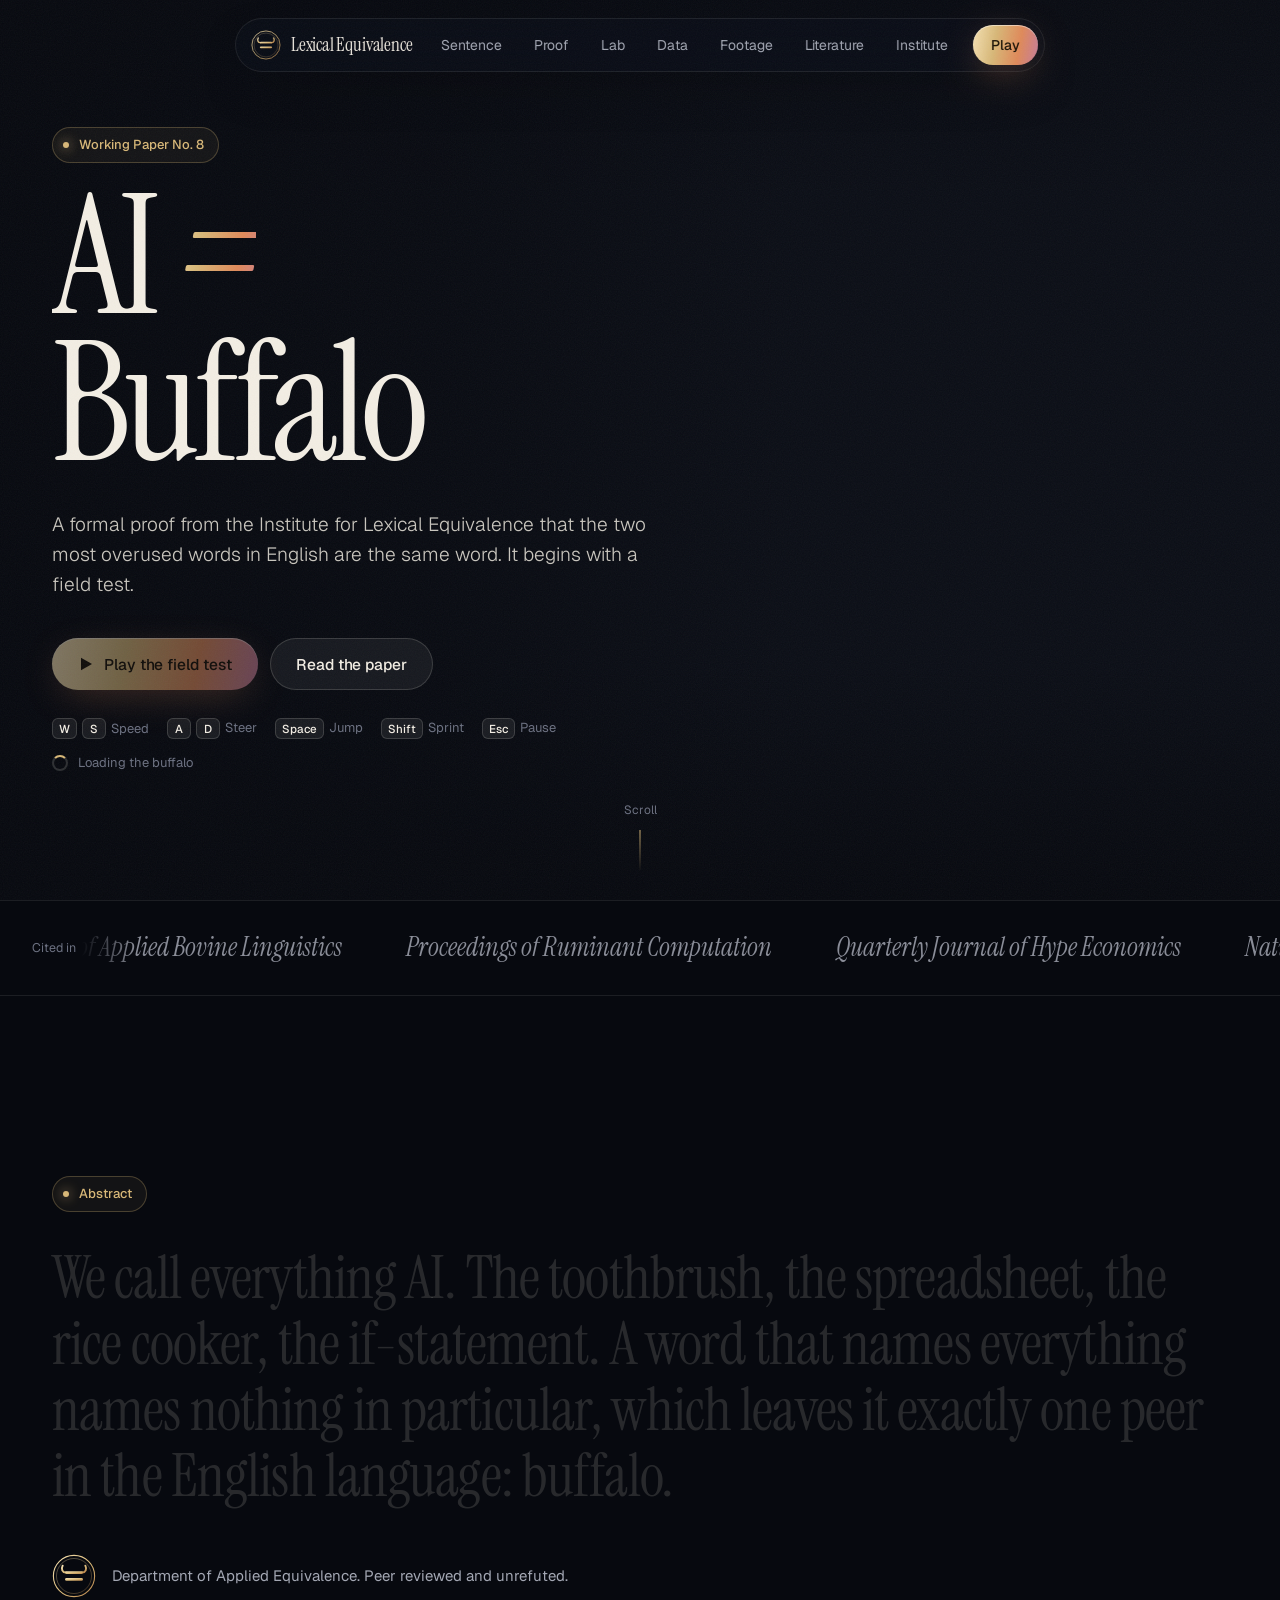
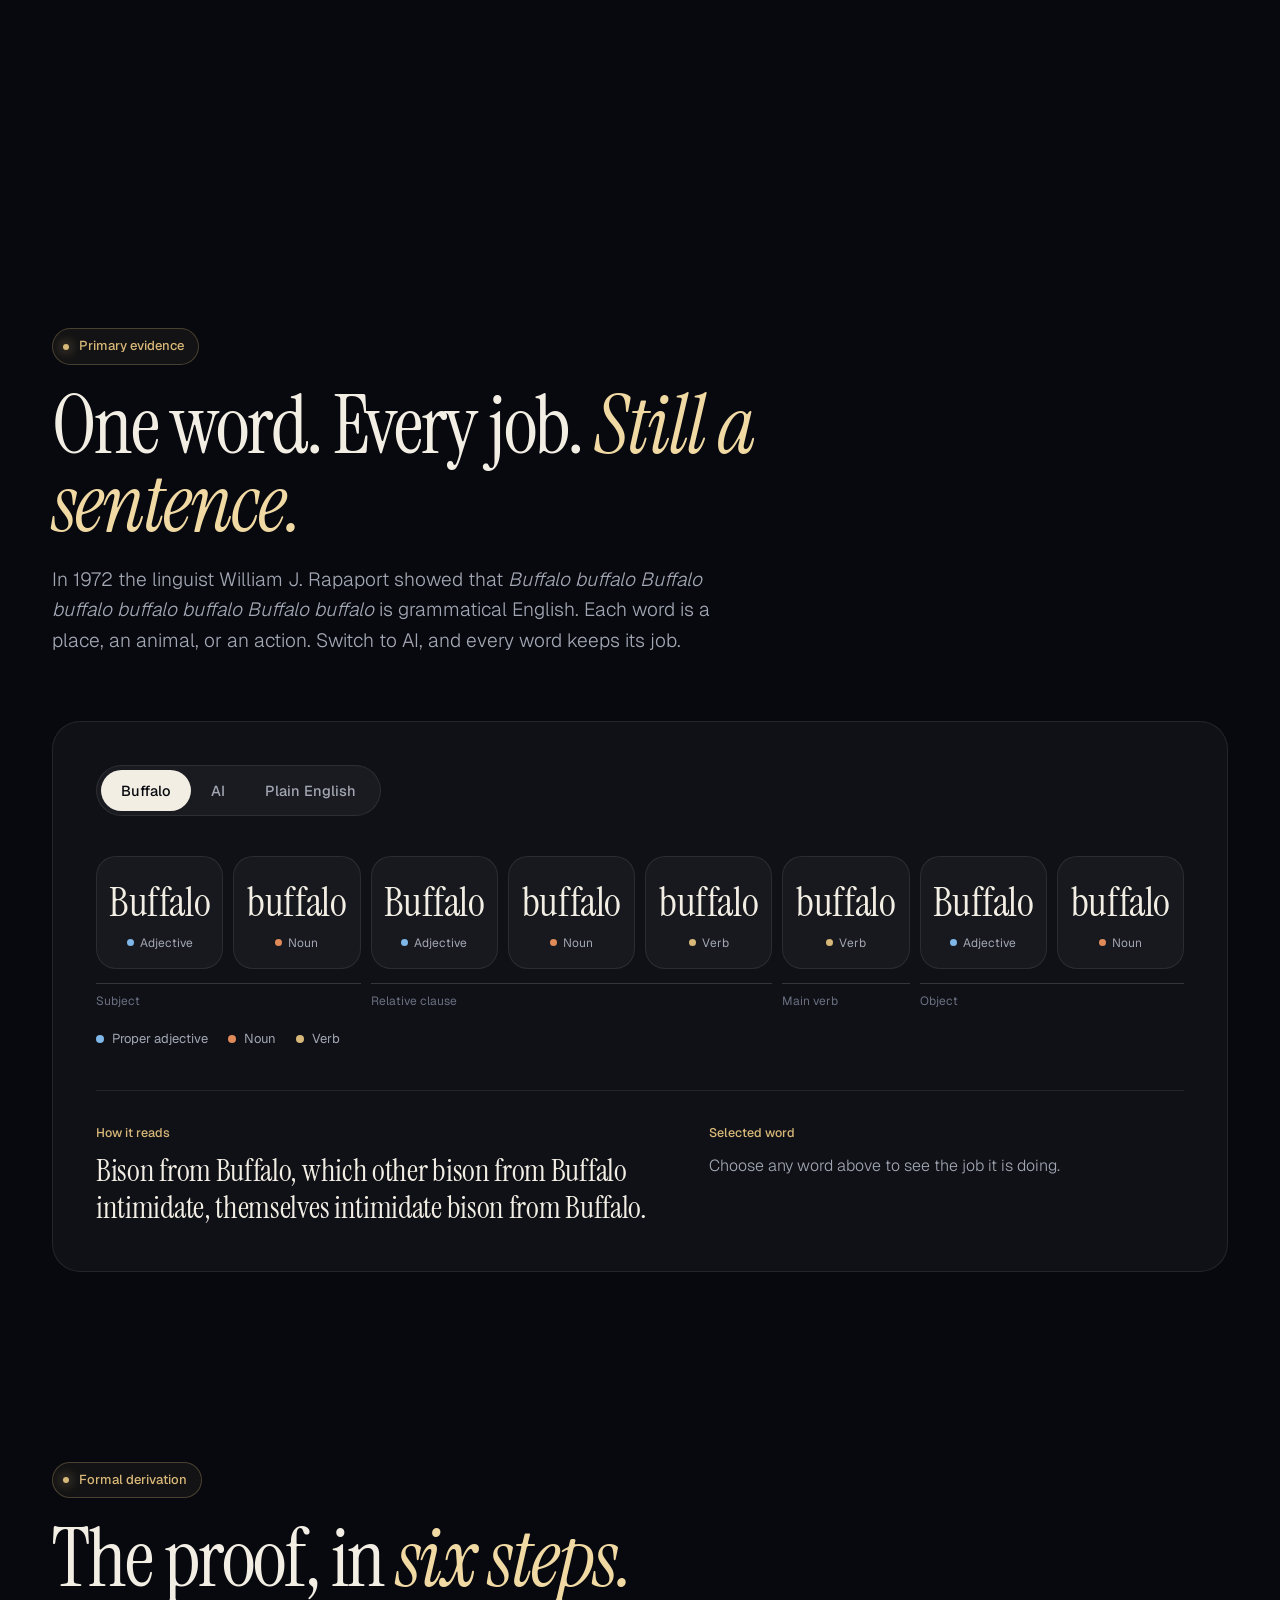
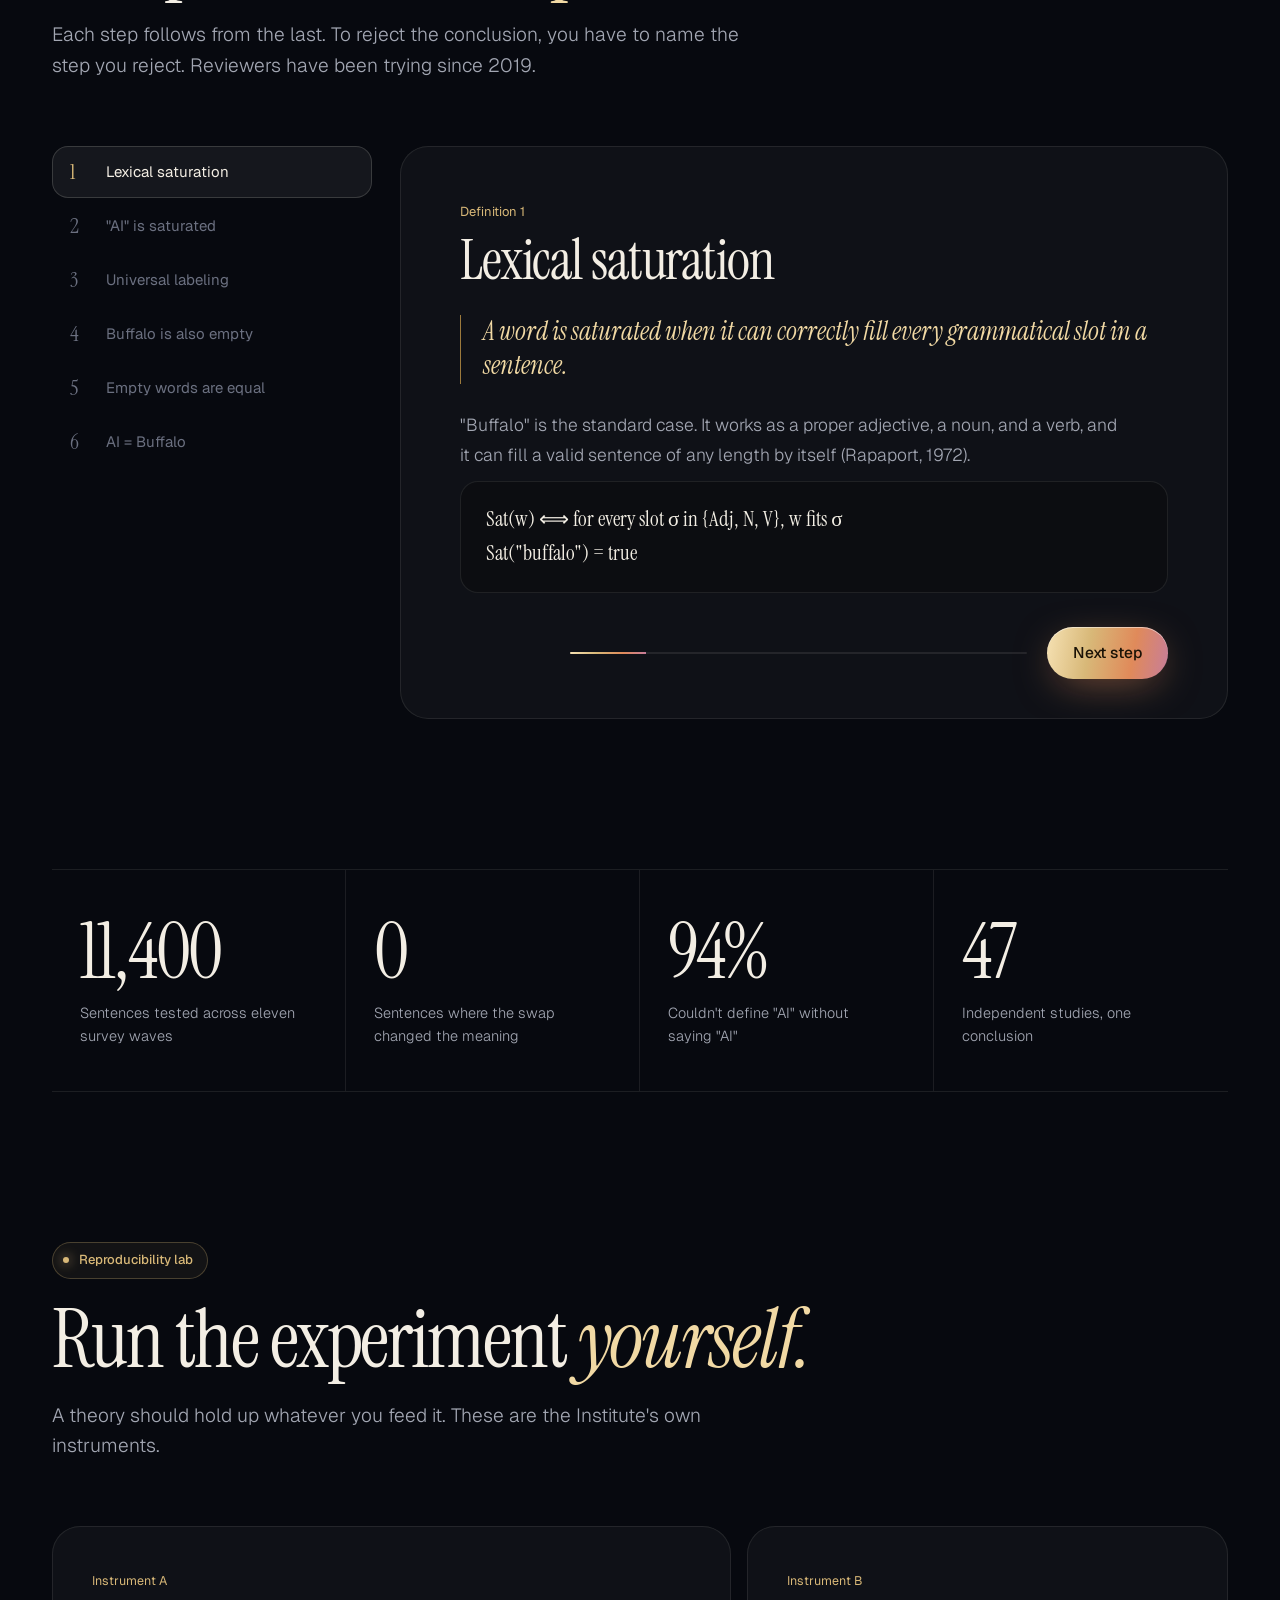
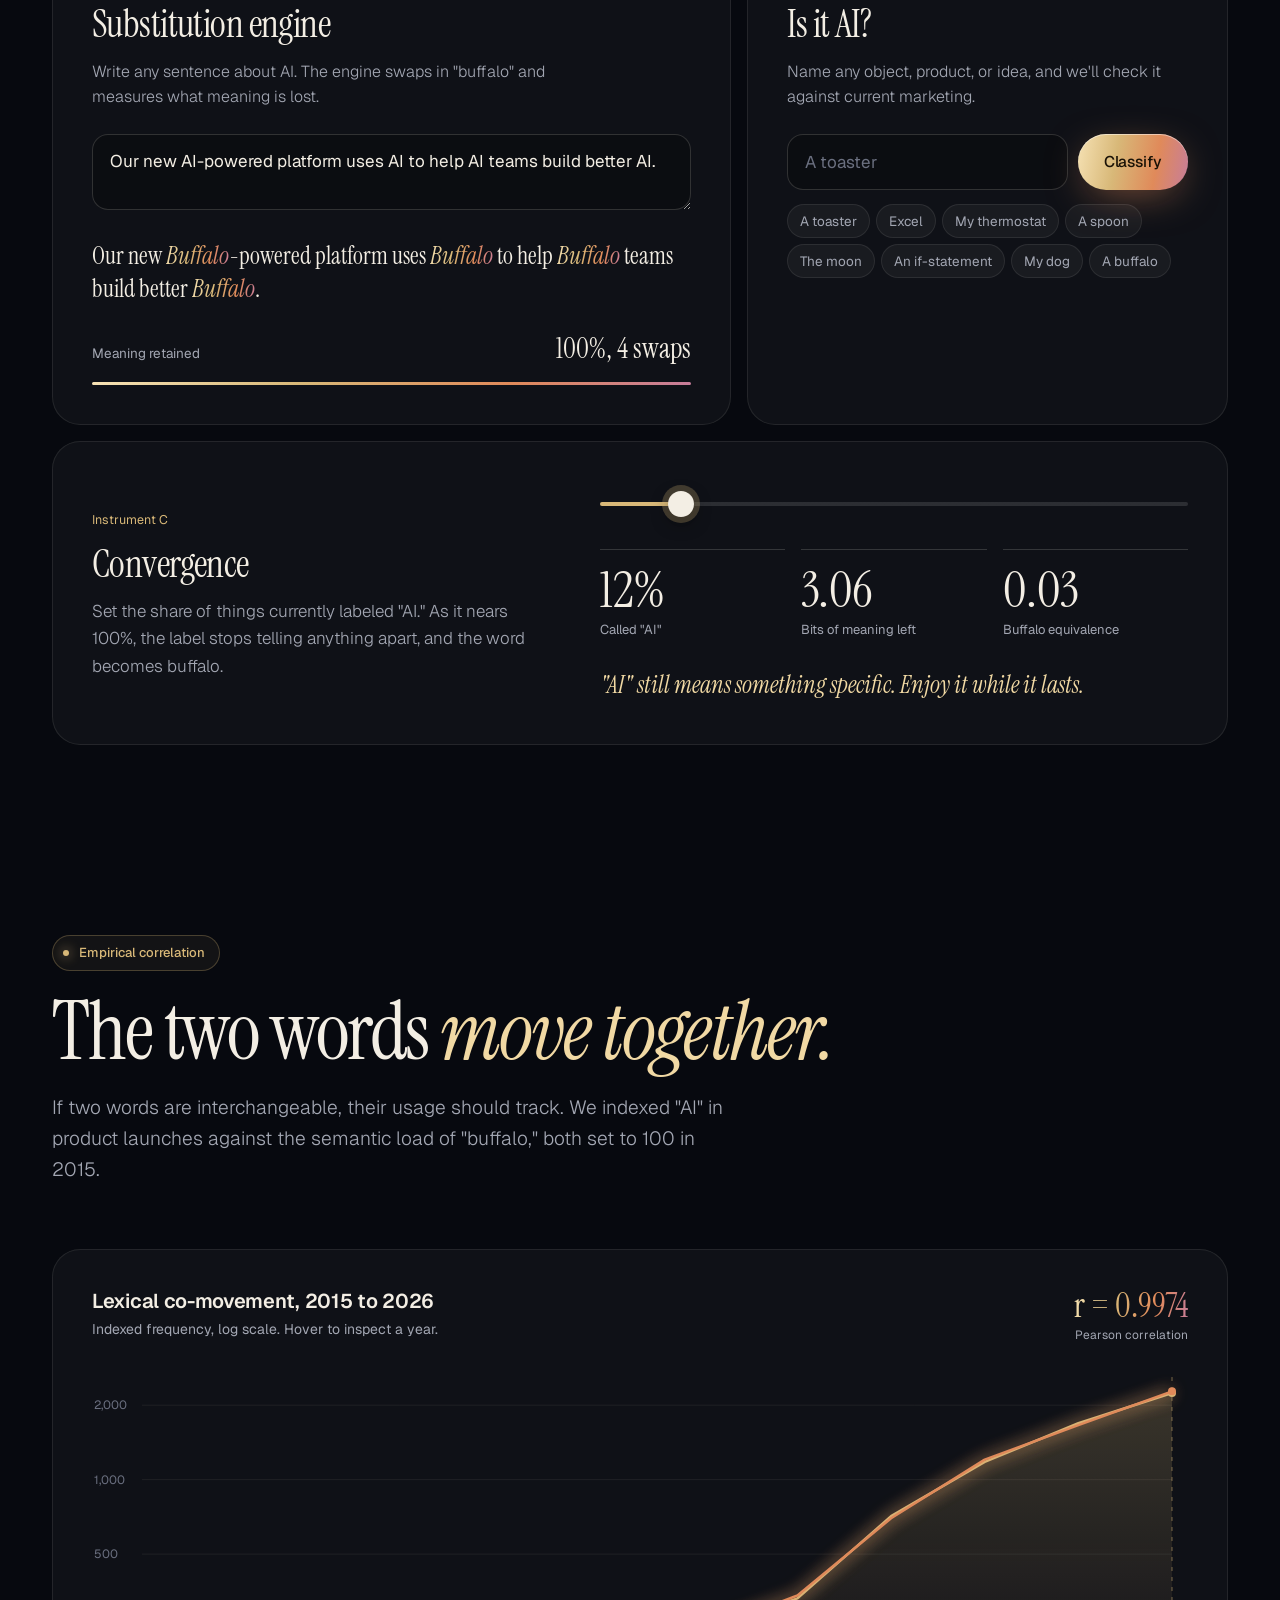
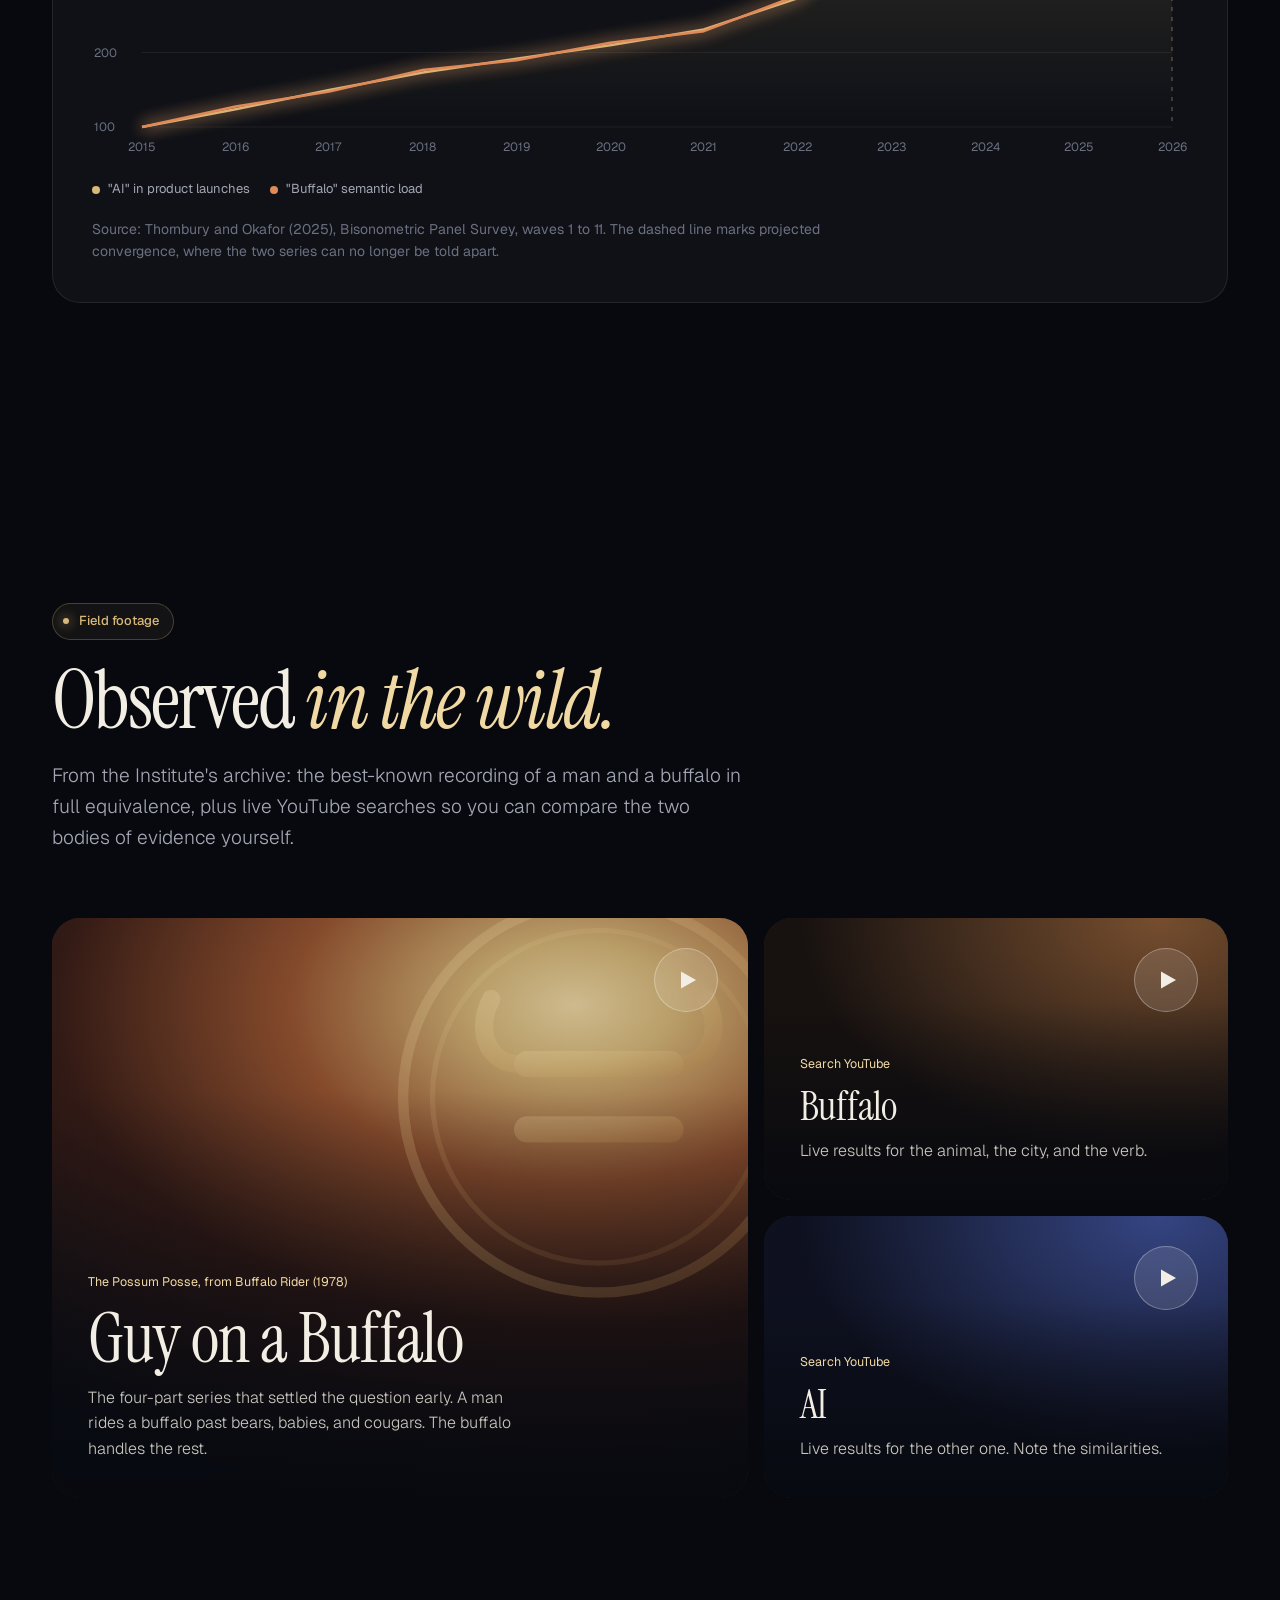
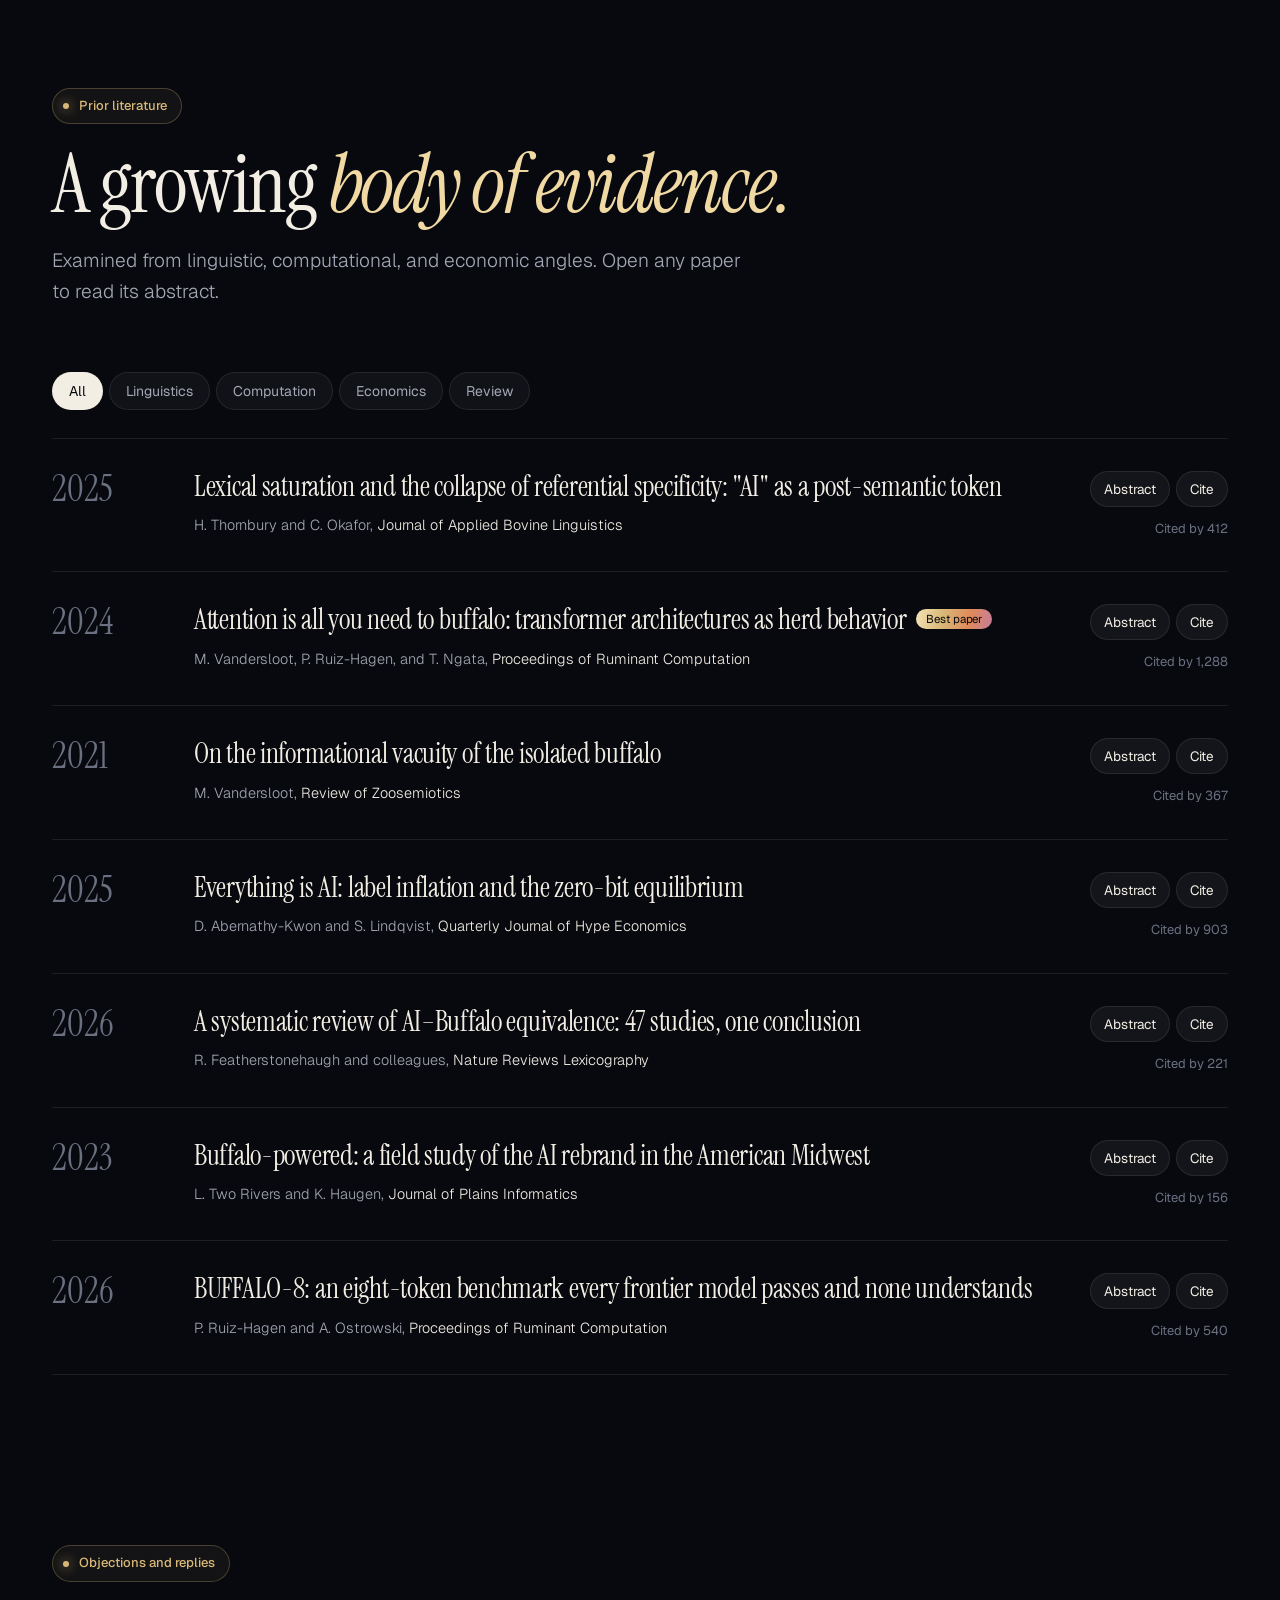
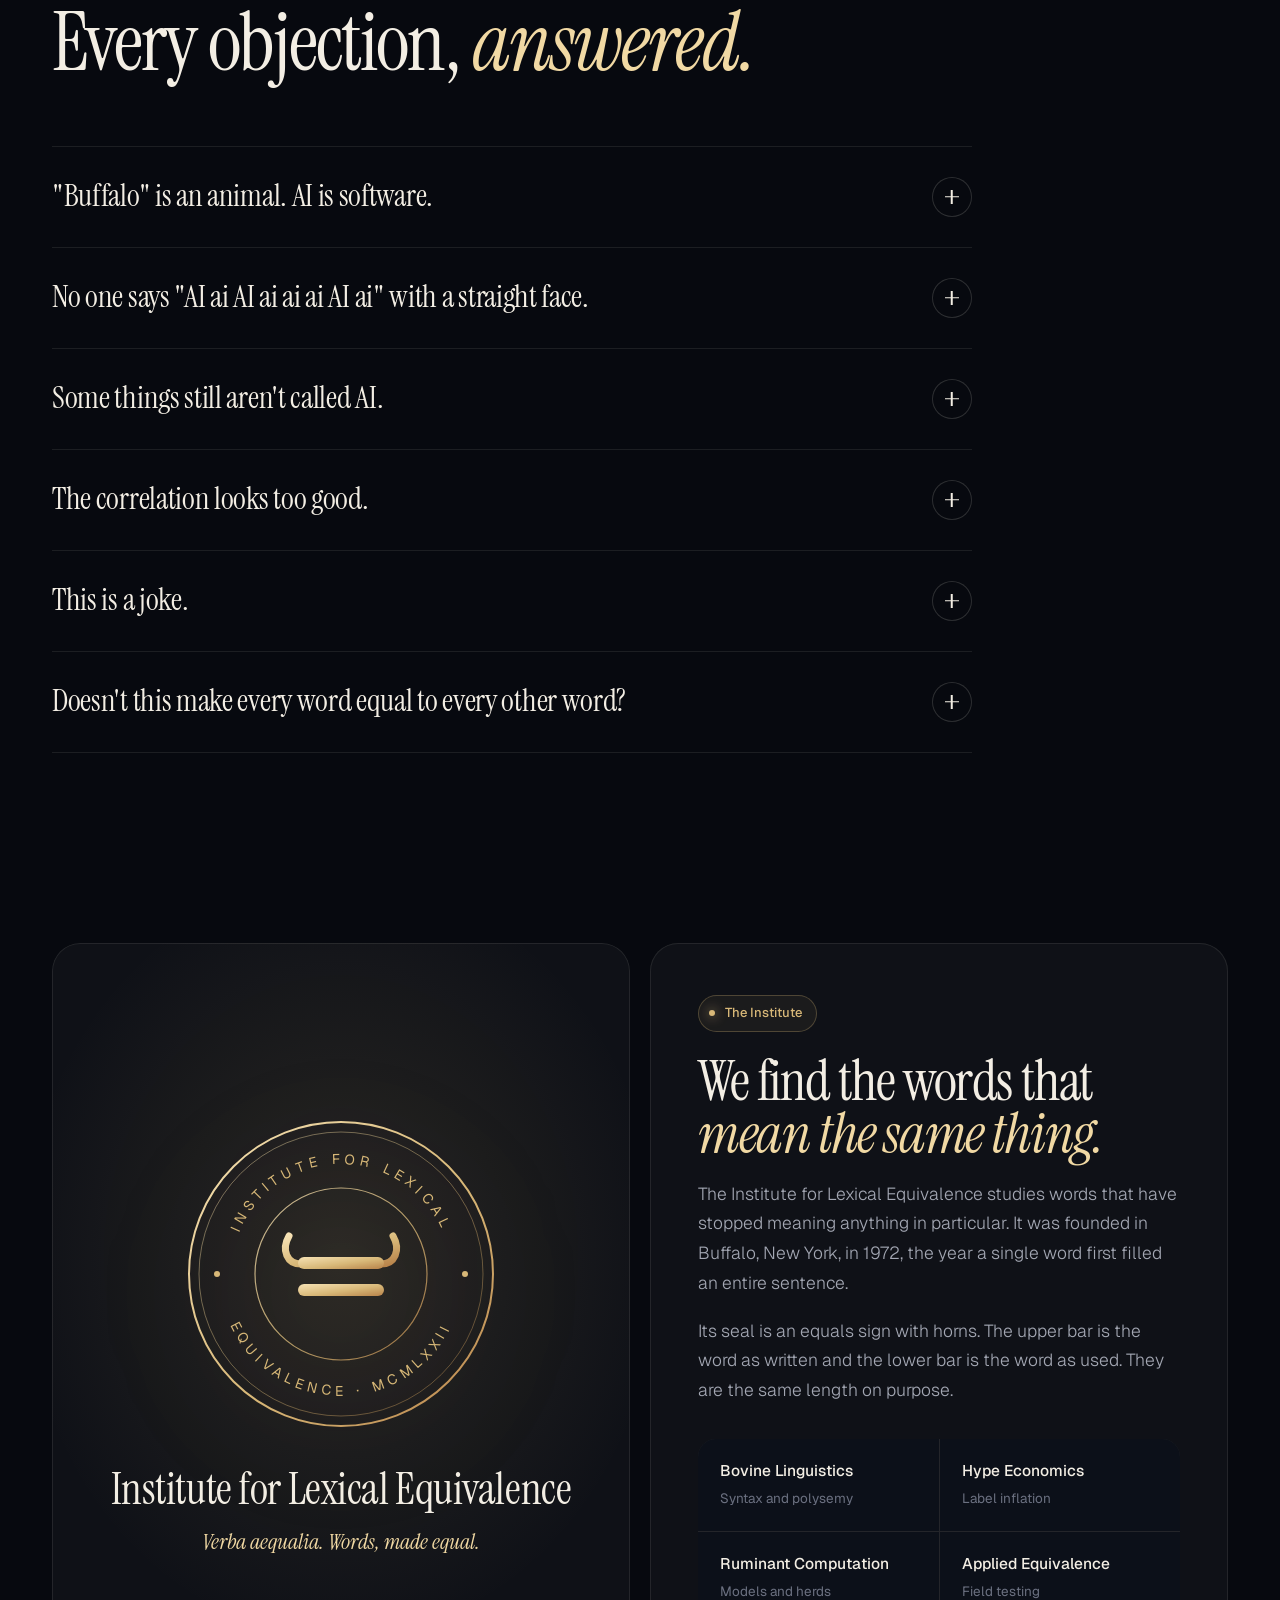
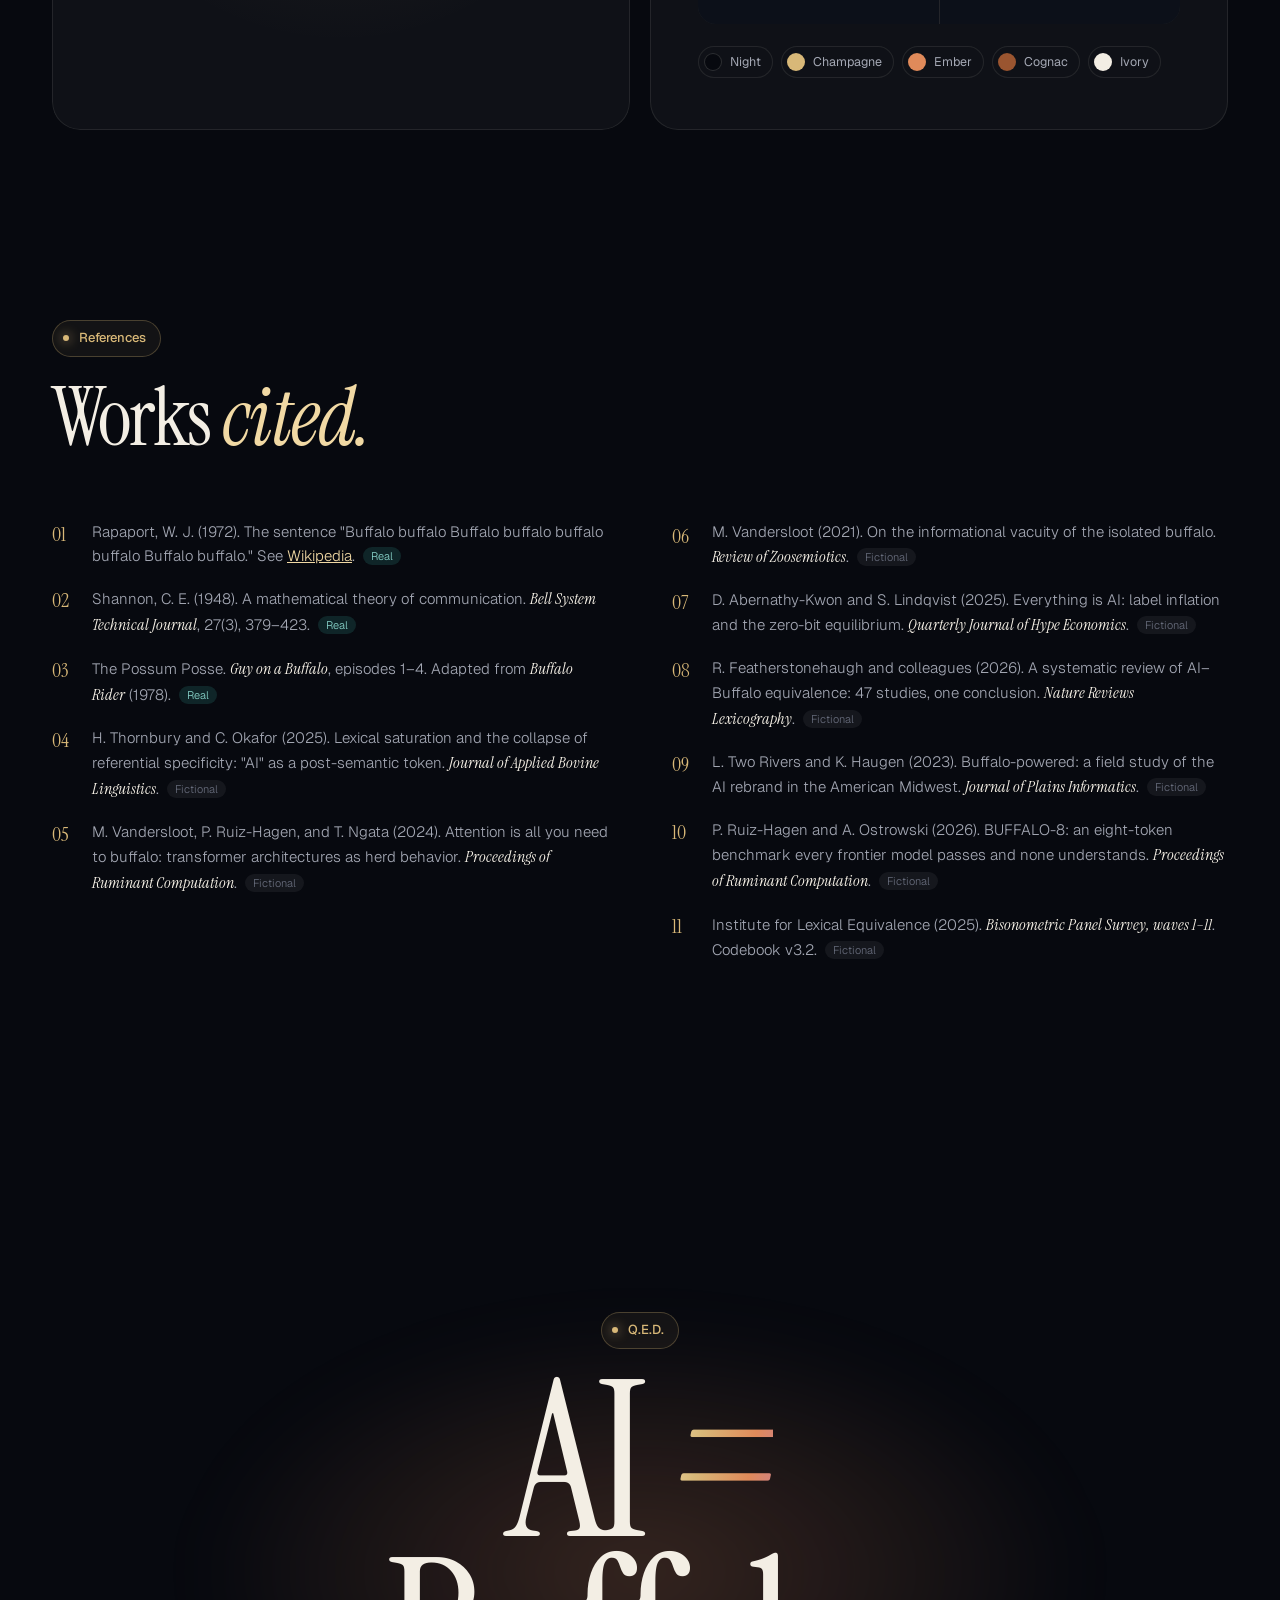
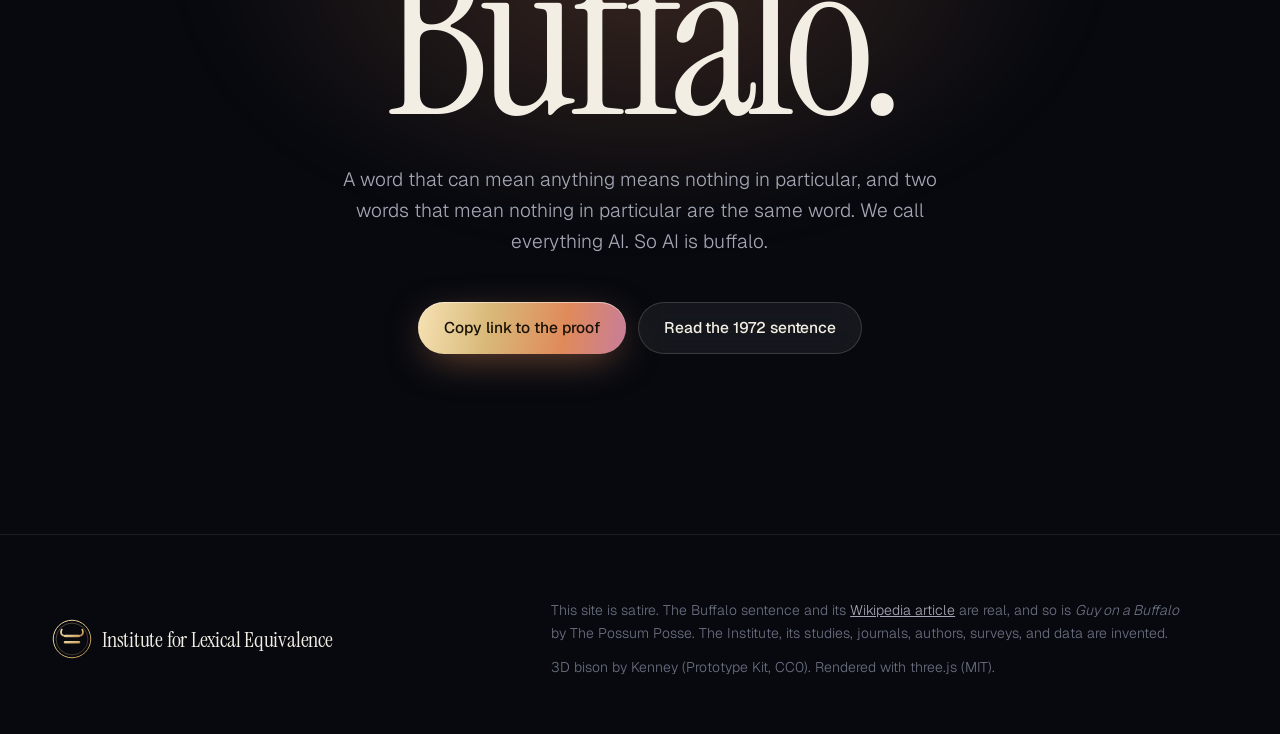
==== index.html @ a2873302 "Add files via upload" ====
<!DOCTYPE html>
<html lang="en">
<head>
<meta charset="UTF-8">
<meta name="viewport" content="width=device-width, initial-scale=1.0">
<title>AI = Buffalo — Institute for Lexical Equivalence</title>
<meta name="description" content="Working Paper No. 8 from the Institute for Lexical Equivalence: a formal, playable demonstration that AI and buffalo are the same word.">
<meta name="theme-color" content="#07090f">
<meta property="og:title" content="AI = Buffalo">
<meta property="og:description" content="Working Paper No. 8 from the Institute for Lexical Equivalence.">
<link rel="icon" href="data:image/svg+xml,%3Csvg xmlns='http://www.w3.org/2000/svg' viewBox='0 0 64 64'%3E%3Crect width='64' height='64' rx='14' fill='%2307090f'/%3E%3Ccircle cx='32' cy='32' r='24' fill='none' stroke='%23d8b878' stroke-width='2'/%3E%3Cpath d='M20 27c-5 0-7-5-4.5-10M44 27c5 0 7-5 4.5-10' stroke='%23d8b878' stroke-width='3' fill='none' stroke-linecap='round'/%3E%3Crect x='19' y='25' width='26' height='4' rx='2' fill='%23d8b878'/%3E%3Crect x='19' y='35' width='26' height='4' rx='2' fill='%23d8b878'/%3E%3C/svg%3E">
<link rel="preconnect" href="https://fonts.googleapis.com">
<link rel="preconnect" href="https://fonts.gstatic.com" crossorigin>
<link href="https://fonts.googleapis.com/css2?family=Instrument+Serif:ital@0;1&family=Geist:wght@300;400;500;600;700&family=Overpass:wght@800&display=swap" rel="stylesheet">
<link rel="modulepreload" href="vendor/three.module.min.js">
<script type="importmap">{"imports":{"three":"./vendor/three.module.min.js","three/addons/":"./vendor/jsm/"}}</script>
<style>
:root{
  --night:#07090f; --night-2:#0c1019; --night-3:#121827;
  --ivory:#f3eee4; --mist:#a3a7b3; --dim:#6b7080;
  --gold:#d8b878; --gold-2:#f1d9a4; --gold-deep:#9c7a3c;
  --ember:#e08a5a; --cognac:#9a5530; --teal:#3aa79a;
  --line:rgba(243,238,228,.09); --line-2:rgba(243,238,228,.16);
  --glass:rgba(255,255,255,.035);
  --serif:'Instrument Serif',Georgia,serif;
  --sans:'Geist',ui-sans-serif,system-ui,sans-serif;
  --ease:cubic-bezier(.22,1,.36,1);
  --grad:linear-gradient(100deg,#f6e2b4 0%,#d8b878 35%,#e08a5a 70%,#c77d9a 100%);
}
*{box-sizing:border-box;margin:0;padding:0}
html{scroll-behavior:smooth;-webkit-text-size-adjust:100%;background:var(--night)}
body{background:var(--night);color:var(--ivory);font-family:var(--sans);font-size:17px;line-height:1.6;font-weight:400;-webkit-font-smoothing:antialiased;overflow-x:hidden}
::selection{background:var(--gold);color:var(--night)}
a{color:inherit}
:focus-visible{outline:2px solid var(--gold);outline-offset:3px;border-radius:6px}
.wrap{max-width:1240px;margin:0 auto;padding:0 32px}
@media (max-width:600px){.wrap{padding:0 20px}}
.sr{position:absolute;width:1px;height:1px;overflow:hidden;clip:rect(0 0 0 0)}

.aurora{position:fixed;inset:0;pointer-events:none;z-index:0;overflow:hidden}
.aurora i{position:absolute;border-radius:50%;filter:blur(110px);opacity:.22;animation:drift 26s var(--ease) infinite alternate}
.aurora i:nth-child(1){width:52vw;height:52vw;left:-14vw;top:30vh;background:#9c7a3c}
.aurora i:nth-child(2){width:40vw;height:40vw;right:-10vw;top:10vh;background:#7a3b5c;animation-delay:-8s}
.aurora i:nth-child(3){width:36vw;height:36vw;left:30vw;top:60vh;background:#1f5d58;animation-delay:-15s}
@keyframes drift{to{transform:translate(8vw,-10vh) scale(1.15)}}
.grain{position:fixed;inset:0;pointer-events:none;z-index:60;opacity:.05;background-image:url("data:image/svg+xml,%3Csvg xmlns='http://www.w3.org/2000/svg' width='200' height='200'%3E%3Cfilter id='n'%3E%3CfeTurbulence type='fractalNoise' baseFrequency='.85' numOctaves='3' stitchTiles='stitch'/%3E%3C/filter%3E%3Crect width='100%25' height='100%25' filter='url(%23n)'/%3E%3C/svg%3E")}
main,footer{position:relative;z-index:1}

.gtext{background:var(--grad);-webkit-background-clip:text;background-clip:text;color:transparent}
.eyebrow{display:inline-flex;align-items:center;gap:10px;font-size:13px;font-weight:500;color:var(--gold);padding:7px 14px 7px 10px;border:1px solid rgba(216,184,120,.28);border-radius:99px;background:rgba(216,184,120,.06)}
.eyebrow::before{content:"";width:6px;height:6px;border-radius:50%;background:var(--gold);box-shadow:0 0 12px var(--gold)}
h2{font-family:var(--serif);font-weight:400;font-size:clamp(44px,6.4vw,92px);line-height:.95;letter-spacing:-.025em;margin-top:22px}
h2 em{font-style:italic;color:var(--gold-2)}
.lead{font-size:clamp(17px,1.5vw,20px);line-height:1.6;color:var(--mist);margin-top:22px;max-width:36em;font-weight:300}
h3{font-family:var(--sans);font-weight:600;font-size:20px;letter-spacing:-.015em;line-height:1.25}

.rv{opacity:0;transform:translateY(28px);transition:opacity 1.1s var(--ease),transform 1.1s var(--ease);transition-delay:var(--d,0s)}
.rv.in{opacity:1;transform:none}
@media (prefers-reduced-motion:reduce){.rv{opacity:1;transform:none;transition:none}.aurora i{animation:none}html{scroll-behavior:auto}}

.btn{--h:52px;display:inline-flex;align-items:center;justify-content:center;gap:10px;height:var(--h);padding:0 26px;border-radius:99px;font:500 15.5px var(--sans);letter-spacing:-.005em;text-decoration:none;cursor:pointer;border:0;transition:transform .35s var(--ease),box-shadow .35s var(--ease),background .35s;white-space:nowrap}
.btn-gold{background:var(--grad);color:#1a1206;box-shadow:0 10px 40px -10px rgba(224,138,90,.6),inset 0 1px 0 rgba(255,255,255,.5)}
.btn-gold:hover{transform:translateY(-2px);box-shadow:0 18px 50px -12px rgba(224,138,90,.75),inset 0 1px 0 rgba(255,255,255,.5)}
.btn-gold:disabled{opacity:.5;cursor:progress;transform:none}
.btn-glass{background:rgba(255,255,255,.06);color:var(--ivory);box-shadow:inset 0 0 0 1px var(--line-2);backdrop-filter:blur(14px)}
.btn-glass:hover{background:rgba(255,255,255,.11)}
.btn svg{width:16px;height:16px}

.nav{position:fixed;top:18px;left:50%;transform:translateX(-50%);z-index:50;display:flex;align-items:center;gap:6px;padding:7px 7px 7px 16px;border-radius:99px;background:rgba(12,16,25,.55);backdrop-filter:blur(20px) saturate(1.5);box-shadow:inset 0 0 0 1px var(--line),0 20px 50px -20px rgba(0,0,0,.6);transition:opacity .5s var(--ease),transform .5s var(--ease);width:max-content;max-width:calc(100% - 24px)}
.nav.hide{opacity:0;transform:translate(-50%,-20px);pointer-events:none}
.crest{display:flex;align-items:center;gap:10px;text-decoration:none;margin-right:10px}
.crest svg{width:30px;height:30px}
.crest span{font-family:var(--serif);font-size:19px;letter-spacing:-.01em;white-space:nowrap}
.nav a.l{font-size:14px;color:var(--mist);text-decoration:none;padding:9px 13px;border-radius:99px;transition:color .3s,background .3s}
.nav a.l:hover{color:var(--ivory);background:rgba(255,255,255,.05)}
.nav a.l.on{color:var(--ivory);background:rgba(255,255,255,.07)}
.nav .btn{--h:40px;padding:0 18px;font-size:14px;margin-left:6px}
@media (max-width:1060px){.nav a.l{display:none}}
@media (max-width:480px){.crest span{display:none}}

#game{position:relative;height:100svh;min-height:640px;overflow:hidden;background:#0b0e16;user-select:none;-webkit-user-select:none;z-index:2}
#gameCanvas{position:absolute;inset:0;width:100%;height:100%;display:block;outline:none}
.shade{position:absolute;inset:0;pointer-events:none;background:
  linear-gradient(90deg,rgba(7,9,15,.92) 0%,rgba(7,9,15,.6) 34%,rgba(7,9,15,0) 62%),
  linear-gradient(0deg,rgba(7,9,15,1) 0%,rgba(7,9,15,0) 26%),
  linear-gradient(180deg,rgba(7,9,15,.55) 0%,rgba(7,9,15,0) 22%);transition:opacity 1s var(--ease)}
#game.started .shade{opacity:0}
.hero-ui{position:absolute;inset:0;display:flex;flex-direction:column;justify-content:center;padding:110px 0 110px;transition:opacity .8s var(--ease),transform .8s var(--ease)}
#game.started .hero-ui{opacity:0;transform:scale(.98);pointer-events:none}
.hero-ui .wrap{width:100%}
.hero-copy{max-width:640px}
.hero h1{font-family:var(--serif);font-weight:400;font-size:clamp(84px,13vw,196px);line-height:.82;letter-spacing:-.04em;margin:26px 0 0}
.hero h1 .ln{display:block;overflow:hidden;padding-bottom:.06em}
.hero h1 .ln>span{display:inline-block;transform:translateY(105%);animation:rise 1.4s var(--ease) forwards;animation-delay:var(--d)}
@keyframes rise{to{transform:none}}
.hero h1 i{font-style:italic}
.hero .sub{font-size:clamp(17px,1.5vw,20px);color:#c9c6be;font-weight:300;max-width:31em;margin-top:28px;line-height:1.55}
.hero .ctas{display:flex;gap:12px;flex-wrap:wrap;margin-top:38px}
.fade-up{opacity:0;transform:translateY(16px);animation:fu 1.2s var(--ease) forwards;animation-delay:var(--d)}
@keyframes fu{to{opacity:1;transform:none}}
@media (prefers-reduced-motion:reduce){.hero h1 .ln>span,.fade-up{animation:none;transform:none;opacity:1}}
.keys{display:flex;gap:18px;flex-wrap:wrap;margin-top:28px;font-size:13px;color:var(--dim)}
.keys span{display:inline-flex;gap:5px;align-items:center}
kbd{font:500 11.5px var(--sans);color:var(--ivory);background:rgba(255,255,255,.07);box-shadow:inset 0 0 0 1px var(--line-2);border-radius:6px;padding:3px 7px;min-width:24px;text-align:center}
.loading{font-size:13px;color:var(--dim);margin-top:14px;display:flex;align-items:center;gap:10px}
.loading::before{content:"";width:12px;height:12px;border-radius:50%;border:2px solid var(--line-2);border-top-color:var(--gold);animation:spin 1s linear infinite}
.loading[hidden]{display:none}
@keyframes spin{to{transform:rotate(360deg)}}
.scrollcue{position:absolute;left:50%;bottom:28px;transform:translateX(-50%);font-size:12px;color:var(--dim);display:flex;flex-direction:column;align-items:center;gap:10px}
.scrollcue i{width:1px;height:42px;background:linear-gradient(var(--gold),transparent);animation:cue 2.2s var(--ease) infinite}
@keyframes cue{0%{transform:scaleY(0);transform-origin:top}50%{transform:scaleY(1);transform-origin:top}51%{transform-origin:bottom}100%{transform:scaleY(0);transform-origin:bottom}}
@media (max-height:760px){.scrollcue{display:none}}

.hud{position:absolute;left:0;right:0;top:0;display:flex;justify-content:space-between;align-items:flex-start;gap:12px;padding:22px 24px;pointer-events:none}
.hud[hidden]{display:none}
.pill{background:rgba(10,13,20,.55);backdrop-filter:blur(16px);box-shadow:inset 0 0 0 1px var(--line-2);border-radius:16px;padding:12px 18px}
.pill small{display:block;font-size:11.5px;color:var(--mist);font-weight:500}
.pill b{display:block;font-family:var(--serif);font-weight:400;font-size:34px;line-height:1;letter-spacing:-.01em;font-variant-numeric:tabular-nums;margin-top:2px}
.pill b.g{background:var(--grad);-webkit-background-clip:text;background-clip:text;color:transparent}
.hud-l{display:flex;gap:10px}
.hud-r{width:min(320px,44vw);display:flex;flex-direction:column;gap:8px}
.meter{height:5px;background:rgba(255,255,255,.1);border-radius:6px;overflow:hidden;margin:7px 0 10px}
.meter:last-child{margin-bottom:2px}
.meter i{display:block;height:100%;width:0;background:var(--grad);border-radius:6px;box-shadow:0 0 12px rgba(216,184,120,.6)}
.meter.hype i{background:var(--ivory)}
.hud-btns{display:flex;gap:6px;justify-content:flex-end;pointer-events:auto}
.mini{font:500 12.5px var(--sans);color:var(--ivory);background:rgba(10,13,20,.55);backdrop-filter:blur(12px);box-shadow:inset 0 0 0 1px var(--line-2);border:0;border-radius:99px;padding:8px 14px;cursor:pointer}
.mini:hover{background:rgba(255,255,255,.12)}
.cap{position:absolute;left:50%;bottom:44px;transform:translate(-50%,14px);max-width:min(780px,90%);background:rgba(10,13,20,.62);backdrop-filter:blur(16px);box-shadow:inset 0 0 0 1px var(--line-2);color:var(--ivory);border-radius:18px;padding:16px 24px;font-family:var(--serif);font-size:24px;line-height:1.3;text-align:center;opacity:0;transition:opacity .45s var(--ease),transform .45s var(--ease);pointer-events:none}
.cap.show{opacity:1;transform:translate(-50%,0)}
@media (max-width:600px){.cap{font-size:19px}}
.g-layer{position:absolute;inset:0;display:flex;align-items:center;justify-content:center;padding:24px;background:rgba(7,9,15,.35);backdrop-filter:blur(3px)}
.g-layer[hidden]{display:none}
.modal{background:rgba(12,16,25,.78);backdrop-filter:blur(24px) saturate(1.4);box-shadow:inset 0 0 0 1px var(--line-2),0 40px 120px -30px rgba(0,0,0,.8);border-radius:28px;padding:44px;max-width:660px;width:100%;animation:pop .6s var(--ease)}
@keyframes pop{from{opacity:0;transform:translateY(20px) scale(.97)}}
.modal h2{margin-top:14px;font-size:clamp(44px,6vw,72px)}
.modal p{color:#c9c6be;font-weight:300;font-size:18px;margin-top:14px}
.stats{display:grid;grid-template-columns:repeat(4,1fr);gap:1px;background:var(--line);border-radius:16px;overflow:hidden;margin:28px 0}
.stats div{background:rgba(12,16,25,.9);padding:16px}
.stats b{display:block;font-family:var(--serif);font-weight:400;font-size:32px;line-height:1;font-variant-numeric:tabular-nums}
.stats span{display:block;font-size:12px;color:var(--mist);margin-top:6px;line-height:1.3}
@media (max-width:600px){.stats{grid-template-columns:repeat(2,1fr)}.modal{padding:28px 22px}}
.modal .row{display:flex;gap:10px;flex-wrap:wrap;align-items:center}
.modal a.tl{font-size:14px;color:var(--mist)}
.modal a.tl:hover{color:var(--ivory)}
.touch{position:absolute;bottom:20px;left:0;right:0;display:none;justify-content:space-between;padding:0 18px;pointer-events:none}
.touch>div{display:flex;gap:10px}
.touch button{pointer-events:auto;width:64px;height:64px;border-radius:50%;border:0;background:rgba(12,16,25,.6);backdrop-filter:blur(12px);box-shadow:inset 0 0 0 1px var(--line-2);color:var(--ivory);font:600 22px var(--sans);touch-action:none}
.touch button.down{background:var(--gold);color:var(--night)}
@media (pointer:coarse){#game.playing .touch{display:flex}#game.playing .cap{bottom:110px}}

.marquee{border-top:1px solid var(--line);border-bottom:1px solid var(--line);padding:26px 0;overflow:hidden;position:relative;z-index:1;background:var(--night)}
.marquee .label{position:absolute;left:0;top:0;bottom:0;display:flex;align-items:center;padding:0 60px 0 32px;background:linear-gradient(90deg,var(--night) 60%,transparent);z-index:2;font-size:12.5px;color:var(--dim)}
.track{display:flex;gap:64px;width:max-content;animation:mq 60s linear infinite}
.track span{font-family:var(--serif);font-size:26px;color:#8a8d98;white-space:nowrap;font-style:italic}
@keyframes mq{to{transform:translateX(-50%)}}
@media (prefers-reduced-motion:reduce){.track{animation:none}}

section{padding:150px 0;position:relative}
@media (max-width:700px){section{padding:100px 0}}
.head{max-width:860px;margin-bottom:64px}

.manifesto{padding:180px 0}
.manifesto p{font-family:var(--serif);font-size:clamp(34px,4.6vw,66px);line-height:1.12;letter-spacing:-.015em;max-width:20em}
.manifesto p span{color:rgba(243,238,228,.14);transition:color .4s}
.manifesto p span.lit{color:var(--ivory)}
.manifesto p span.gold.lit{color:var(--gold-2);font-style:italic}
.manifesto .by{margin-top:44px;display:flex;align-items:center;gap:16px;color:var(--mist);font-size:15px}
.manifesto .by svg{width:44px;height:44px}

.card{position:relative;background:var(--glass);border-radius:28px;box-shadow:inset 0 0 0 1px var(--line);overflow:hidden;isolation:isolate}
.card::before{content:"";position:absolute;inset:0;z-index:-1;background:radial-gradient(520px circle at var(--mx,50%) var(--my,0%),rgba(216,184,120,.12),transparent 45%);opacity:0;transition:opacity .5s;pointer-events:none}
.card:hover::before{opacity:1}
.card::after{content:"";position:absolute;inset:0;border-radius:inherit;padding:1px;background:radial-gradient(400px circle at var(--mx,50%) var(--my,0%),rgba(241,217,164,.55),transparent 40%);-webkit-mask:linear-gradient(#000 0 0) content-box,linear-gradient(#000 0 0);-webkit-mask-composite:xor;mask-composite:exclude;opacity:0;transition:opacity .5s;pointer-events:none}
.card:hover::after{opacity:1}

.sentence{padding:44px}
@media (max-width:600px){.sentence{padding:24px}}
.seg{position:relative;display:inline-flex;padding:5px;border-radius:99px;background:rgba(255,255,255,.04);box-shadow:inset 0 0 0 1px var(--line)}
.seg .ind{position:absolute;top:5px;bottom:5px;border-radius:99px;background:var(--ivory);transition:left .5s var(--ease),width .5s var(--ease)}
.seg button{position:relative;z-index:1;font:500 14.5px var(--sans);color:var(--mist);background:none;border:0;padding:11px 20px;border-radius:99px;cursor:pointer;transition:color .4s}
.seg button[aria-pressed=true]{color:var(--night)}
.words{display:grid;grid-template-columns:repeat(8,1fr);gap:10px;margin-top:40px}
@media (max-width:900px){.words{grid-template-columns:repeat(4,1fr)}}
.word{position:relative;font-family:var(--sans);border:0;border-radius:20px;padding:26px 8px 18px;cursor:pointer;text-align:center;color:var(--ivory);background:rgba(255,255,255,.03);box-shadow:inset 0 0 0 1px var(--line);transition:transform .45s var(--ease),box-shadow .45s var(--ease),background .45s}
.word b{display:block;font-family:var(--serif);font-weight:400;font-size:clamp(26px,3.2vw,44px);line-height:1;letter-spacing:-.01em;transition:opacity .25s,filter .25s;white-space:nowrap}
.word b.swap{opacity:0;filter:blur(8px)}
.word small{display:inline-flex;align-items:center;gap:6px;font-size:12px;color:var(--mist);margin-top:12px}
.word small::before{content:"";width:7px;height:7px;border-radius:50%;background:var(--c)}
.word[data-r=adj]{--c:#7fb7e8}
.word[data-r=noun]{--c:var(--ember)}
.word[data-r=verb]{--c:var(--gold)}
.word:hover{transform:translateY(-4px);background:rgba(255,255,255,.06)}
.word[aria-pressed=true]{box-shadow:inset 0 0 0 1.5px var(--c),0 20px 40px -20px var(--c);background:rgba(255,255,255,.07)}
.clauses{display:grid;grid-template-columns:repeat(8,1fr);gap:10px;margin-top:14px;font-size:12px;color:var(--dim)}
.clauses div{border-top:1px solid var(--line-2);padding-top:8px}
@media (max-width:900px){.clauses{display:none}}
.readout{display:grid;grid-template-columns:1.2fr 1fr;gap:44px;margin-top:40px;padding-top:32px;border-top:1px solid var(--line)}
@media (max-width:820px){.readout{grid-template-columns:1fr;gap:24px}}
.readout h4{font-size:12.5px;font-weight:500;color:var(--gold);margin-bottom:10px}
.readout .gl{font-family:var(--serif);font-size:clamp(24px,2.4vw,32px);line-height:1.22;letter-spacing:-.01em}
.readout .dt{font-size:16px;color:var(--mist);font-weight:300}
.legend{display:flex;gap:20px;font-size:13px;color:var(--mist);margin-top:18px;flex-wrap:wrap}
.legend span{display:inline-flex;align-items:center;gap:8px}
.legend i{width:8px;height:8px;border-radius:50%}

.proof{display:grid;grid-template-columns:320px 1fr;gap:28px;align-items:start}
@media (max-width:960px){.proof{grid-template-columns:1fr}}
.steps{list-style:none;display:grid;gap:2px;position:sticky;top:110px}
@media (max-width:960px){.steps{position:static;grid-template-columns:repeat(2,1fr);gap:4px}}
.steps button{width:100%;text-align:left;font:400 15px var(--sans);color:var(--dim);background:transparent;border:0;border-radius:16px;padding:15px 18px;cursor:pointer;display:flex;gap:14px;align-items:center;transition:color .3s,background .3s}
.steps .n{font-family:var(--serif);font-size:22px;width:22px;line-height:1}
.steps button:hover{color:var(--ivory)}
.steps button.done{color:var(--mist)}
.steps button[aria-current=step]{background:rgba(255,255,255,.06);color:var(--ivory);box-shadow:inset 0 0 0 1px var(--line-2)}
.steps button[aria-current=step] .n{color:var(--gold)}
.sheet{padding:56px 60px 40px;min-height:540px;display:flex;flex-direction:column}
@media (max-width:600px){.sheet{padding:30px 22px}}
.sheet .body{animation:sheetIn .7s var(--ease)}
@keyframes sheetIn{from{opacity:0;transform:translateY(14px)}}
.sheet .kind{font-size:13px;color:var(--gold)}
.sheet h3{font-family:var(--serif);font-weight:400;font-size:clamp(40px,4.4vw,60px);letter-spacing:-.02em;line-height:1;margin:10px 0 26px}
.sheet .stmt{font-family:var(--serif);font-style:italic;font-size:clamp(22px,2vw,27px);line-height:1.35;color:var(--gold-2);padding-left:22px;border-left:1px solid var(--gold-deep);margin-bottom:26px}
.sheet p{color:var(--mist);font-weight:300;font-size:17.5px;line-height:1.7;max-width:38em;margin-bottom:12px}
.sheet p i{font-family:var(--serif);font-size:1.1em;color:var(--ivory)}
.sheet .math{font-family:var(--serif);font-size:21px;line-height:1.6;white-space:pre-wrap;background:rgba(0,0,0,.25);border-radius:18px;padding:22px 26px;margin-top:10px;box-shadow:inset 0 0 0 1px var(--line);color:var(--ivory)}
.sheet .qed{font-size:44px;margin-top:14px;display:inline-block}
.sheet .foot{margin-top:auto;padding-top:34px;display:flex;align-items:center;gap:20px}
.sheet .bar{flex:1;height:2px;background:var(--line);border-radius:2px;overflow:hidden}
.sheet .bar i{display:block;height:100%;background:var(--grad);transition:width .6s var(--ease)}

.numbers{display:grid;grid-template-columns:repeat(4,1fr);border-top:1px solid var(--line);border-bottom:1px solid var(--line)}
.numbers>div{padding:48px 28px 44px;border-right:1px solid var(--line)}
.numbers>div:last-child{border-right:0}
@media (max-width:860px){.numbers{grid-template-columns:repeat(2,1fr)}.numbers>div:nth-child(2){border-right:0}.numbers>div:nth-child(-n+2){border-bottom:1px solid var(--line)}}
.numbers b{display:block;font-family:var(--serif);font-weight:400;font-size:clamp(54px,6vw,88px);line-height:.9;letter-spacing:-.03em;font-variant-numeric:tabular-nums}
.numbers span{display:block;font-size:14.5px;color:var(--mist);margin-top:14px;max-width:15em;font-weight:300}

.bento{display:grid;grid-template-columns:repeat(12,1fr);gap:16px}
.bento .a{grid-column:span 7}.bento .b{grid-column:span 5}.bento .c{grid-column:span 12}
@media (max-width:960px){.bento .a,.bento .b{grid-column:span 12}}
.inst{padding:40px}
@media (max-width:600px){.inst{padding:26px 22px}}
.inst .tag{font-size:12.5px;color:var(--gold)}
.inst h3{font-family:var(--serif);font-weight:400;font-size:38px;letter-spacing:-.015em;margin:8px 0 10px}
.inst>p{color:var(--mist);font-weight:300;font-size:16px;margin-bottom:24px;max-width:32em}
textarea,input[type=text]{width:100%;font:400 17px var(--sans);color:var(--ivory);background:rgba(0,0,0,.28);border:0;box-shadow:inset 0 0 0 1px var(--line-2);border-radius:16px;padding:16px 18px;resize:vertical;transition:box-shadow .3s}
textarea:focus,input[type=text]:focus{outline:none;box-shadow:inset 0 0 0 1.5px var(--gold),0 0 0 4px rgba(216,184,120,.12)}
::placeholder{color:var(--dim)}
.out{font-family:var(--serif);font-size:24px;line-height:1.35;margin-top:22px;min-height:2.7em}
.out mark{background:var(--grad);-webkit-background-clip:text;background-clip:text;color:transparent;font-style:italic}
.score{display:flex;justify-content:space-between;align-items:baseline;margin-top:22px;font-size:13.5px;color:var(--mist)}
.score b{font-family:var(--serif);font-weight:400;font-size:28px;color:var(--ivory)}
.tr{height:3px;background:var(--line);border-radius:3px;overflow:hidden;margin-top:10px}
.tr i{display:block;height:100%;width:0;background:var(--grad);transition:width 1.2s var(--ease)}
.ask{display:flex;gap:10px}
.ask input{flex:1;min-width:0}
.ask .btn{--h:56px}
.chips{display:flex;flex-wrap:wrap;gap:6px;margin-top:14px}
.chips button{font:400 13.5px var(--sans);color:var(--mist);background:rgba(255,255,255,.04);box-shadow:inset 0 0 0 1px var(--line);border:0;border-radius:99px;padding:8px 13px;cursor:pointer;transition:all .3s}
.chips button:hover{color:var(--night);background:var(--gold)}
.verdict{margin-top:28px;animation:sheetIn .6s var(--ease)}
.verdict[hidden]{display:none}
.verdict h4{font-family:var(--serif);font-weight:400;font-size:40px;line-height:1.05;letter-spacing:-.015em}
.verdict h4 em{font-style:italic}
.verdict p{color:var(--mist);margin-top:8px;font-weight:300}
.verdict dl{display:grid;grid-template-columns:1fr auto;margin-top:18px;font-size:14.5px}
.verdict dt,.verdict dd{padding:11px 0;border-bottom:1px solid var(--line)}
.verdict dt{color:var(--mist)}
.verdict dd{text-align:right;font-variant-numeric:tabular-nums}
.conv{display:grid;grid-template-columns:1fr 1.3fr;gap:56px;align-items:center}
@media (max-width:960px){.conv{grid-template-columns:1fr;gap:20px}}
input[type=range]{width:100%;-webkit-appearance:none;appearance:none;background:transparent;height:34px;margin:6px 0 28px}
input[type=range]::-webkit-slider-runnable-track{height:4px;border-radius:4px;background:linear-gradient(90deg,var(--gold) var(--p,12%),rgba(255,255,255,.12) var(--p,12%))}
input[type=range]::-moz-range-track{height:4px;border-radius:4px;background:rgba(255,255,255,.12)}
input[type=range]::-moz-range-progress{height:4px;border-radius:4px;background:var(--gold)}
input[type=range]::-webkit-slider-thumb{-webkit-appearance:none;width:26px;height:26px;border-radius:50%;background:var(--ivory);margin-top:-11px;box-shadow:0 0 0 6px rgba(216,184,120,.25),0 6px 16px rgba(0,0,0,.5)}
input[type=range]::-moz-range-thumb{width:26px;height:26px;border-radius:50%;background:var(--ivory);border:0;box-shadow:0 0 0 6px rgba(216,184,120,.25)}
.readings{display:grid;grid-template-columns:repeat(3,1fr);gap:16px}
.readings div{border-top:1px solid var(--line-2);padding-top:14px}
.readings b{display:block;font-family:var(--serif);font-weight:400;font-size:clamp(40px,4vw,54px);line-height:1;font-variant-numeric:tabular-nums}
.readings span{font-size:13px;color:var(--mist)}
.msg{font-family:var(--serif);font-style:italic;font-size:24px;color:var(--gold-2);margin-top:24px}

.figure{padding:40px}
@media (max-width:600px){.figure{padding:24px 18px}}
.figure header{display:flex;justify-content:space-between;align-items:flex-start;gap:20px;flex-wrap:wrap;margin-bottom:20px}
.figure header p{font-size:14px;color:var(--mist);margin-top:4px}
.rbadge{font-family:var(--serif);font-size:34px;line-height:1;text-align:right}
.rbadge small{display:block;font-family:var(--sans);font-size:12px;color:var(--mist);margin-top:6px}
canvas#chart{width:100%;height:400px;display:block}
.figure figcaption{font-size:14px;color:var(--dim);margin-top:18px;max-width:58em}
.tip{position:absolute;pointer-events:none;background:rgba(12,16,25,.92);backdrop-filter:blur(10px);box-shadow:inset 0 0 0 1px var(--line-2);color:var(--ivory);font-size:13px;padding:10px 14px;border-radius:12px;opacity:0;transition:opacity .15s;white-space:nowrap;font-variant-numeric:tabular-nums;z-index:3}
.tip b{font-family:var(--serif);font-weight:400;font-size:20px;display:block}

.reels{display:grid;grid-template-columns:1.5fr 1fr;grid-template-rows:1fr 1fr;gap:16px;min-height:580px}
@media (max-width:900px){.reels{grid-template-columns:1fr;grid-template-rows:none;min-height:0}}
.reel{display:flex;flex-direction:column;justify-content:flex-end;text-decoration:none;color:var(--ivory);padding:36px;min-height:260px;transition:transform .6s var(--ease)}
.reel:hover{transform:translateY(-4px)}
.reel.big{grid-row:span 2}
.reel .art{position:absolute;inset:0;z-index:-2;transition:transform 1.2s var(--ease)}
.reel:hover .art{transform:scale(1.05)}
.reel .art::after{content:"";position:absolute;inset:0;background:linear-gradient(0deg,rgba(7,9,15,.95) 0%,rgba(7,9,15,.15) 70%)}
.reel.big .art{background:radial-gradient(120% 90% at 75% 15%,#f1d9a4 0%,#d8b878 12%,#9a5530 34%,#3a1d16 62%,#0c1019 100%)}
.reel.r2 .art{background:radial-gradient(110% 120% at 85% 0%,#8a5a34,#1a1310 70%)}
.reel.r3 .art{background:radial-gradient(110% 120% at 85% 0%,#3d4f96,#0f1222 70%)}
.reel .play{position:absolute;top:30px;right:30px;width:64px;height:64px;border-radius:50%;background:rgba(255,255,255,.12);backdrop-filter:blur(10px);box-shadow:inset 0 0 0 1px rgba(255,255,255,.3);display:grid;place-items:center;transition:transform .6s var(--ease),background .4s}
.reel:hover .play{transform:scale(1.1);background:var(--ivory)}
.reel .play svg{width:20px;height:20px;margin-left:4px;fill:var(--ivory);transition:fill .4s}
.reel:hover .play svg{fill:var(--night)}
.reel h3{font-family:var(--serif);font-weight:400;font-size:40px;letter-spacing:-.015em;line-height:1}
.reel.big h3{font-size:clamp(52px,5.4vw,84px)}
.reel p{color:#c9c6be;font-weight:300;margin-top:12px;max-width:28em;font-size:16px}
.reel .src{font-size:12.5px;color:var(--gold-2);margin-bottom:12px}
.horns{position:absolute;right:-60px;top:-30px;width:60%;opacity:.2;z-index:-1}

.filters{display:flex;gap:6px;flex-wrap:wrap;margin-bottom:28px}
.filters button{font:400 14px var(--sans);border:0;background:rgba(255,255,255,.04);box-shadow:inset 0 0 0 1px var(--line);color:var(--mist);border-radius:99px;padding:10px 17px;cursor:pointer;transition:all .3s}
.filters button[aria-pressed=true]{background:var(--ivory);color:var(--night);box-shadow:none}
.papers{border-top:1px solid var(--line)}
.paper{border-bottom:1px solid var(--line);padding:32px 0;display:grid;grid-template-columns:110px 1fr auto;gap:32px;align-items:start}
@media (max-width:760px){.paper{grid-template-columns:1fr;gap:10px}}
.paper .yr{font-family:var(--serif);font-size:36px;line-height:1;color:var(--dim);transition:color .4s}
.paper:hover .yr{color:var(--gold)}
.paper h4{font-family:var(--serif);font-weight:400;font-size:clamp(24px,2.2vw,30px);line-height:1.15;letter-spacing:-.01em;max-width:30em}
.paper .by{font-size:14.5px;color:var(--mist);margin-top:10px;font-weight:300}
.paper .by i{color:var(--ivory);font-style:normal}
.paper .award{display:inline-block;font-family:var(--sans);font-size:11.5px;color:var(--night);background:var(--grad);border-radius:99px;padding:3px 10px;margin-left:10px;vertical-align:6px}
.paper .abs{display:grid;grid-template-rows:0fr;transition:grid-template-rows .6s var(--ease)}
.paper .abs>div{overflow:hidden}
.paper.open .abs{grid-template-rows:1fr}
.paper .abs p{color:#c9c6be;font-weight:300;font-size:16.5px;line-height:1.7;padding-top:18px;max-width:42em}
.paper .abs .kw{font-size:13px;color:var(--dim);margin-top:10px}
.paper .acts{display:flex;gap:6px}
.paper .acts button{font:400 13.5px var(--sans);color:var(--ivory);background:rgba(255,255,255,.05);box-shadow:inset 0 0 0 1px var(--line);border:0;border-radius:99px;padding:9px 14px;cursor:pointer;white-space:nowrap;transition:background .3s}
.paper .acts button:hover{background:rgba(255,255,255,.12)}
.paper .cites{font-size:13px;color:var(--dim);margin-top:12px;text-align:right}
@media (max-width:760px){.paper .cites{text-align:left}}

.obj{max-width:920px}
.obj details{border-bottom:1px solid var(--line)}
.obj details:first-child{border-top:1px solid var(--line)}
.obj summary{list-style:none;cursor:pointer;padding:30px 0;font-family:var(--serif);font-size:clamp(24px,2.4vw,32px);line-height:1.2;letter-spacing:-.01em;display:flex;justify-content:space-between;gap:24px;align-items:center}
.obj summary::-webkit-details-marker{display:none}
.obj .pm{width:40px;height:40px;border-radius:50%;box-shadow:inset 0 0 0 1px var(--line-2);flex-shrink:0;position:relative;transition:transform .5s var(--ease),background .4s}
.obj .pm::before,.obj .pm::after{content:"";position:absolute;left:50%;top:50%;width:14px;height:1.5px;background:var(--ivory);transform:translate(-50%,-50%)}
.obj .pm::after{transform:translate(-50%,-50%) rotate(90deg)}
.obj details[open] .pm{transform:rotate(45deg);background:var(--gold)}
.obj details[open] .pm::before,.obj details[open] .pm::after{background:var(--night)}
.obj p{color:var(--mist);font-weight:300;font-size:17.5px;line-height:1.7;padding:0 0 30px;max-width:40em}

.inst-grid{display:grid;grid-template-columns:1fr 1fr;gap:20px}
@media (max-width:960px){.inst-grid{grid-template-columns:1fr}}
.seal{padding:64px 48px;display:flex;flex-direction:column;align-items:center;justify-content:center;text-align:center;min-height:600px;background:radial-gradient(80% 70% at 50% 40%,rgba(216,184,120,.13),transparent 70%),var(--glass)}
.seal svg.big{width:min(320px,74%);height:auto;filter:drop-shadow(0 20px 60px rgba(216,184,120,.25))}
.seal .nm{font-family:var(--serif);font-size:clamp(34px,3.4vw,46px);line-height:1;margin-top:34px;letter-spacing:-.01em}
.seal .mt{font-family:var(--serif);font-style:italic;font-size:22px;color:var(--gold-2);margin-top:12px}
.about{padding:52px 48px}
@media (max-width:600px){.about,.seal{padding:32px 22px}}
.about p{color:var(--mist);font-weight:300;font-size:17.5px;line-height:1.7;margin-top:18px;max-width:34em}
.about h2{font-size:clamp(40px,4.4vw,62px)}
.depts{display:grid;grid-template-columns:1fr 1fr;gap:1px;background:var(--line);border-radius:18px;overflow:hidden;margin-top:34px}
.depts div{background:var(--night-2);padding:20px 22px}
.depts b{display:block;font-weight:500;font-size:15.5px}
.depts span{font-size:13.5px;color:var(--dim)}
.palette{display:flex;gap:8px;margin-top:22px;flex-wrap:wrap}
.palette span{display:flex;align-items:center;gap:8px;font-size:12.5px;color:var(--mist);padding:6px 12px 6px 6px;border-radius:99px;box-shadow:inset 0 0 0 1px var(--line)}
.palette i{width:18px;height:18px;border-radius:50%}

.refs{columns:2;column-gap:64px;counter-reset:r;font-size:15px;line-height:1.6;color:var(--mist);list-style:none;font-weight:300}
@media (max-width:820px){.refs{columns:1}}
.refs li{break-inside:avoid;margin-bottom:18px;padding-left:40px;position:relative}
.refs li::before{counter-increment:r;content:counter(r,decimal-leading-zero);position:absolute;left:0;top:-2px;font-family:var(--serif);font-size:20px;color:var(--gold)}
.refs i{color:var(--ivory);font-family:var(--serif);font-size:1.08em}
.refs a{color:var(--gold-2)}
.refs .tag{font-size:11px;border-radius:99px;padding:2px 8px;margin-left:8px;vertical-align:1px;white-space:nowrap}
.refs .real{background:rgba(58,167,154,.18);color:#8fded3}
.refs .fict{background:rgba(255,255,255,.06);color:var(--dim)}

.finale{text-align:center;padding:200px 0 180px;overflow:hidden}
.finale h2{font-size:clamp(90px,17vw,260px);line-height:.82;letter-spacing:-.045em;margin:24px 0 0}
.finale p{color:var(--mist);font-weight:300;font-size:clamp(17px,1.5vw,20px);max-width:32em;margin:36px auto 44px}
.finale .row{display:flex;gap:12px;justify-content:center;flex-wrap:wrap}
.finale::before{content:"";position:absolute;left:50%;top:45%;width:70vw;height:40vw;transform:translate(-50%,-50%);background:radial-gradient(closest-side,rgba(224,138,90,.22),transparent);filter:blur(30px);z-index:-1}

footer{border-top:1px solid var(--line);padding:64px 0 54px;color:var(--dim);font-size:14px;font-weight:300}
footer .wrap{display:grid;grid-template-columns:1fr 1.5fr;gap:48px}
@media (max-width:820px){footer .wrap{grid-template-columns:1fr}}
footer .crest span{color:var(--ivory)}
footer p{max-width:46em;line-height:1.7}
footer p+p{margin-top:10px}
footer a{color:var(--mist)}
.toast{position:fixed;bottom:28px;left:50%;transform:translate(-50%,100px);background:rgba(12,16,25,.92);backdrop-filter:blur(16px);box-shadow:inset 0 0 0 1px var(--line-2),0 20px 50px -10px rgba(0,0,0,.6);color:var(--ivory);font-size:14.5px;padding:14px 20px;border-radius:99px;transition:transform .5s var(--ease);z-index:99;visibility:hidden;display:flex;gap:10px;align-items:center}
.toast::before{content:"";width:8px;height:8px;border-radius:50%;background:var(--teal);box-shadow:0 0 10px var(--teal)}
.toast.show{transform:translate(-50%,0);visibility:visible}
</style>
</head>
<body>
<div class="aurora" aria-hidden="true"><i></i><i></i><i></i></div>
<div class="grain" aria-hidden="true"></div>

<svg width="0" height="0" style="position:absolute" aria-hidden="true">
  <defs>
    <linearGradient id="gg" x1="0" y1="0" x2="1" y2="1"><stop offset="0" stop-color="#f6e2b4"/><stop offset=".55" stop-color="#d8b878"/><stop offset="1" stop-color="#b8834a"/></linearGradient>
    <path id="arcTop" d="M 50 160 A 110 110 0 0 1 270 160"/>
    <path id="arcBot" d="M 38 160 A 122 122 0 0 0 282 160"/>
  </defs>
  <symbol id="crest" viewBox="0 0 64 64">
    <circle cx="32" cy="32" r="30" fill="none" stroke="url(#gg)" stroke-width="1.6"/>
    <circle cx="32" cy="32" r="25.5" fill="none" stroke="url(#gg)" stroke-width=".8" opacity=".6"/>
    <path d="M20 27c-5 0-7-5-4.5-10M44 27c5 0 7-5 4.5-10" stroke="url(#gg)" stroke-width="2.8" fill="none" stroke-linecap="round"/>
    <rect x="19" y="25" width="26" height="4" rx="2" fill="url(#gg)"/>
    <rect x="19" y="35" width="26" height="4" rx="2" fill="url(#gg)"/>
  </symbol>
  <symbol id="seal" viewBox="0 0 320 320">
    <circle cx="160" cy="160" r="152" fill="none" stroke="url(#gg)" stroke-width="2"/>
    <circle cx="160" cy="160" r="142" fill="none" stroke="url(#gg)" stroke-width=".8" opacity=".55"/>
    <circle cx="160" cy="160" r="86" fill="none" stroke="url(#gg)" stroke-width="1.2" opacity=".8"/>
    <text font-family="Geist, sans-serif" font-size="14" letter-spacing="5" fill="#d8b878"><textPath href="#arcTop" startOffset="50%" text-anchor="middle">INSTITUTE FOR LEXICAL</textPath></text>
    <text font-family="Geist, sans-serif" font-size="14" letter-spacing="5" fill="#d8b878"><textPath href="#arcBot" startOffset="50%" text-anchor="middle">EQUIVALENCE · MCMLXXII</textPath></text>
    <path d="M120 150c-14 0-20-14-12-28M200 150c14 0 20-14 12-28" stroke="url(#gg)" stroke-width="7" fill="none" stroke-linecap="round"/>
    <rect x="117" y="143" width="86" height="12" rx="6" fill="url(#gg)"/>
    <rect x="117" y="170" width="86" height="12" rx="6" fill="url(#gg)"/>
    <circle cx="36" cy="160" r="3" fill="#d8b878"/><circle cx="284" cy="160" r="3" fill="#d8b878"/>
  </symbol>
</svg>

<nav class="nav" id="nav" aria-label="Main">
  <a class="crest" href="#top" aria-label="Institute for Lexical Equivalence"><svg aria-hidden="true"><use href="#crest"/></svg><span>Lexical Equivalence</span></a>
  <a class="l" href="#sentence">Sentence</a>
  <a class="l" href="#proof">Proof</a>
  <a class="l" href="#lab">Lab</a>
  <a class="l" href="#data">Data</a>
  <a class="l" href="#footage">Footage</a>
  <a class="l" href="#literature">Literature</a>
  <a class="l" href="#institute">Institute</a>
  <a class="btn btn-gold" href="#top" id="navPlay">Play</a>
</nav>

<main id="top">

<div id="game" class="hero" aria-label="AI equals Buffalo. Interactive 3D field test.">
  <canvas id="gameCanvas" tabindex="-1" aria-label="3D view of a bison on a prairie road"></canvas>
  <div class="shade"></div>

  <div class="hero-ui" id="gIntro">
    <div class="wrap">
      <div class="hero-copy">
        <span class="eyebrow fade-up" style="--d:.1s">Working Paper No. 8</span>
        <h1><span class="ln"><span style="--d:.15s">AI <i class="gtext">=</i></span></span><span class="ln"><span style="--d:.3s">Buffalo</span></span></h1>
        <p class="sub fade-up" style="--d:.7s">A formal proof from the Institute for Lexical Equivalence that the two most overused words in English are the same word. It begins with a field test.</p>
        <div class="ctas fade-up" style="--d:.85s">
          <button class="btn btn-gold" id="gPlay" disabled><svg viewBox="0 0 16 16" fill="currentColor"><path d="M3 1.8v12.4L14 8z"/></svg>Play the field test</button>
          <a class="btn btn-glass" href="#manifesto">Read the paper</a>
        </div>
        <div class="keys fade-up" style="--d:1s" aria-label="Controls">
          <span><kbd>W</kbd><kbd>S</kbd> Speed</span><span><kbd>A</kbd><kbd>D</kbd> Steer</span><span><kbd>Space</kbd> Jump</span><span><kbd>Shift</kbd> Sprint</span><span><kbd>Esc</kbd> Pause</span>
        </div>
        <p class="loading" id="gLoading">Loading the buffalo</p>
      </div>
    </div>
    <div class="scrollcue" aria-hidden="true">Scroll<i></i></div>
  </div>

  <div class="hud" id="gHud" hidden>
    <div class="hud-l">
      <div class="pill"><small>Valuation</small><b class="g" id="gVal">$0.0B</b></div>
      <div class="pill"><small>AI collected</small><b id="gAi">0</b></div>
    </div>
    <div class="hud-r">
      <div class="pill">
        <small>Distance to the fork</small><div class="meter"><i id="gProg"></i></div>
        <small>Hype (hold Shift)</small><div class="meter hype"><i id="gHype"></i></div>
      </div>
      <div class="hud-btns"><button class="mini" id="gMute" aria-pressed="true">Sound on</button><button class="mini" id="gExit">Exit</button></div>
    </div>
  </div>

  <div class="cap" id="gCap" role="status" aria-live="polite"></div>

  <div class="g-layer" id="gPause" hidden>
    <div class="modal" style="max-width:440px;text-align:center">
      <span class="eyebrow">Paused</span>
      <h2>The buffalo waits.</h2>
      <p>So do the investors.</p>
      <div class="row" style="justify-content:center;margin-top:26px"><button class="btn btn-gold" id="gResume">Resume</button></div>
    </div>
  </div>

  <div class="g-layer" id="gEnd" hidden>
    <div class="modal">
      <span class="eyebrow">Field test complete</span>
      <h2 id="gEndTitle"></h2>
      <p id="gEndBody"></p>
      <div class="stats" id="gEndStats"></div>
      <div class="row">
        <button class="btn btn-gold" id="gAgain">Play again</button>
        <a class="btn btn-glass" id="gYtChoice" target="_blank" rel="noopener"></a>
        <button class="btn btn-glass" id="gExitEnd">Read the proof</button>
      </div>
      <div class="row" style="margin-top:16px"><a class="tl" id="gYtOther" target="_blank" rel="noopener"></a></div>
    </div>
  </div>

  <div class="g-layer" id="gFail" hidden>
    <div class="modal"><h2 style="font-size:44px">3D isn't available here.</h2><p>Your browser couldn't start 3D graphics, so the field test can't run. Everything below still works.</p></div>
  </div>

  <div class="touch" id="gTouch">
    <div><button data-k="left" aria-label="Steer left">◀</button><button data-k="right" aria-label="Steer right">▶</button></div>
    <div><button data-k="boost" aria-label="Sprint">»</button><button data-k="jump" aria-label="Jump">⤒</button></div>
  </div>
</div>

<div class="marquee" aria-label="Cited in">
  <div class="label">Cited in</div>
  <div class="track" aria-hidden="true" id="track"></div>
</div>

<section class="manifesto" id="manifesto">
  <div class="wrap">
    <span class="eyebrow">Abstract</span>
    <p id="mani" style="margin-top:34px">We call everything AI. The toothbrush, the spreadsheet, the rice cooker, the if-statement. A word that names everything names nothing in particular, which leaves it exactly one peer in the English language: <span class="gold">buffalo.</span></p>
    <div class="by"><svg aria-hidden="true"><use href="#crest"/></svg><span>Department of Applied Equivalence. Peer reviewed and unrefuted.</span></div>
  </div>
</section>

<section id="sentence">
  <div class="wrap">
    <div class="head rv">
      <span class="eyebrow">Primary evidence</span>
      <h2>One word. Every job. <em>Still a sentence.</em></h2>
      <p class="lead">In 1972 the linguist William J. Rapaport showed that <i>Buffalo buffalo Buffalo buffalo buffalo buffalo Buffalo buffalo</i> is grammatical English. Each word is a place, an animal, or an action. Switch to AI, and every word keeps its job.</p>
    </div>
    <div class="card sentence rv">
      <div class="seg" id="seg" role="group" aria-label="Sentence version">
        <span class="ind" id="segInd"></span>
        <button data-m="buffalo" aria-pressed="true">Buffalo</button>
        <button data-m="ai" aria-pressed="false">AI</button>
        <button data-m="plain" aria-pressed="false">Plain English</button>
      </div>
      <div class="words" id="words"></div>
      <div class="clauses" aria-hidden="true">
        <div style="grid-column:1/3">Subject</div><div style="grid-column:3/6">Relative clause</div><div style="grid-column:6/7">Main verb</div><div style="grid-column:7/9">Object</div>
      </div>
      <div class="legend"><span><i style="background:#7fb7e8"></i>Proper adjective</span><span><i style="background:var(--ember)"></i>Noun</span><span><i style="background:var(--gold)"></i>Verb</span></div>
      <div class="readout">
        <div><h4>How it reads</h4><p class="gl" id="gloss"></p></div>
        <div><h4>Selected word</h4><p class="dt" id="wordDetail"></p></div>
      </div>
    </div>
  </div>
</section>

<section id="proof" style="padding-top:40px">
  <div class="wrap">
    <div class="head rv">
      <span class="eyebrow">Formal derivation</span>
      <h2>The proof, in <em>six steps.</em></h2>
      <p class="lead">Each step follows from the last. To reject the conclusion, you have to name the step you reject. Reviewers have been trying since 2019.</p>
    </div>
    <div class="proof rv">
      <ol class="steps" id="steps"></ol>
      <article class="card sheet" aria-live="polite">
        <div class="body" id="sheetBody"></div>
        <div class="foot">
          <button class="btn btn-glass" id="prev">Back</button>
          <div class="bar"><i id="bar"></i></div>
          <button class="btn btn-gold" id="next">Next step</button>
        </div>
      </article>
    </div>
  </div>
</section>

<div class="wrap rv">
  <div class="numbers">
    <div><b data-to="11400">0</b><span>Sentences tested across eleven survey waves</span></div>
    <div><b data-to="0">0</b><span>Sentences where the swap changed the meaning</span></div>
    <div><b data-to="94" data-suf="%">0</b><span>Couldn't define "AI" without saying "AI"</span></div>
    <div><b data-to="47">0</b><span>Independent studies, one conclusion</span></div>
  </div>
</div>

<section id="lab">
  <div class="wrap">
    <div class="head rv">
      <span class="eyebrow">Reproducibility lab</span>
      <h2>Run the experiment <em>yourself.</em></h2>
      <p class="lead">A theory should hold up whatever you feed it. These are the Institute's own instruments.</p>
    </div>
    <div class="bento">
      <div class="card inst a rv">
        <span class="tag">Instrument A</span>
        <h3>Substitution engine</h3>
        <p>Write any sentence about AI. The engine swaps in "buffalo" and measures what meaning is lost.</p>
        <label class="sr" for="subIn">Sentence to test</label>
        <textarea id="subIn" rows="2">Our new AI-powered platform uses AI to help AI teams build better AI.</textarea>
        <div class="out" id="subOut"></div>
        <div class="score"><span>Meaning retained</span><b id="sri">100%</b></div>
        <div class="tr"><i id="sriBar"></i></div>
      </div>
      <div class="card inst b rv" style="--d:.1s">
        <span class="tag">Instrument B</span>
        <h3>Is it AI?</h3>
        <p>Name any object, product, or idea, and we'll check it against current marketing.</p>
        <div class="ask">
          <label class="sr" for="aiIn">Thing to classify</label>
          <input type="text" id="aiIn" placeholder="A toaster">
          <button class="btn btn-gold" id="aiGo">Classify</button>
        </div>
        <div class="chips" id="chips"></div>
        <div class="verdict" id="verdict" hidden aria-live="polite"><h4 id="vTitle"></h4><p id="vSub"></p><dl id="vList"></dl></div>
      </div>
      <div class="card inst c rv">
        <div class="conv">
          <div>
            <span class="tag">Instrument C</span>
            <h3>Convergence</h3>
            <p style="color:var(--mist);font-weight:300">Set the share of things currently labeled "AI." As it nears 100%, the label stops telling anything apart, and the word becomes buffalo.</p>
          </div>
          <div>
            <label class="sr" for="conv">Share of things called AI</label>
            <input type="range" id="conv" min="0" max="100" value="12">
            <div class="readings">
              <div><b id="cShare">12%</b><span>Called "AI"</span></div>
              <div><b id="cBits">3.06</b><span>Bits of meaning left</span></div>
              <div><b id="cBuf">0.03</b><span>Buffalo equivalence</span></div>
            </div>
            <p class="msg" id="cMsg"></p>
          </div>
        </div>
      </div>
    </div>
  </div>
</section>

<section id="data" style="padding-top:40px">
  <div class="wrap">
    <div class="head rv">
      <span class="eyebrow">Empirical correlation</span>
      <h2>The two words <em>move together.</em></h2>
      <p class="lead">If two words are interchangeable, their usage should track. We indexed "AI" in product launches against the semantic load of "buffalo," both set to 100 in 2015.</p>
    </div>
    <figure class="card figure rv">
      <header>
        <div><h3>Lexical co-movement, 2015 to 2026</h3><p>Indexed frequency, log scale. Hover to inspect a year.</p></div>
        <div class="rbadge"><span class="gtext">r = 0.9974</span><small>Pearson correlation</small></div>
      </header>
      <canvas id="chart" role="img" aria-label="Line chart: AI and buffalo usage rise together from 100 in 2015 to about 2,250 in 2026."></canvas>
      <div class="tip" id="tip"></div>
      <div class="legend"><span><i style="background:var(--gold)"></i>"AI" in product launches</span><span><i style="background:var(--ember)"></i>"Buffalo" semantic load</span></div>
      <figcaption>Source: Thornbury and Okafor (2025), Bisonometric Panel Survey, waves 1 to 11. The dashed line marks projected convergence, where the two series can no longer be told apart.</figcaption>
    </figure>
  </div>
</section>

<section id="footage">
  <div class="wrap">
    <div class="head rv">
      <span class="eyebrow">Field footage</span>
      <h2>Observed <em>in the wild.</em></h2>
      <p class="lead">From the Institute's archive: the best-known recording of a man and a buffalo in full equivalence, plus live YouTube searches so you can compare the two bodies of evidence yourself.</p>
    </div>
    <div class="reels">
      <a class="card reel big rv" href="https://www.youtube.com/results?search_query=guy+on+a+buffalo+possum+posse" target="_blank" rel="noopener">
        <span class="art"></span>
        <svg class="horns" viewBox="0 0 64 64" aria-hidden="true"><use href="#crest"/></svg>
        <span class="play"><svg viewBox="0 0 20 20"><path d="M3 1.5v17L18 10z"/></svg></span>
        <span class="src">The Possum Posse, from Buffalo Rider (1978)</span>
        <h3>Guy on a Buffalo</h3>
        <p>The four-part series that settled the question early. A man rides a buffalo past bears, babies, and cougars. The buffalo handles the rest.</p>
      </a>
      <a class="card reel r2 rv" style="--d:.1s" href="https://www.youtube.com/results?search_query=buffalo" target="_blank" rel="noopener">
        <span class="art"></span>
        <span class="play"><svg viewBox="0 0 20 20"><path d="M3 1.5v17L18 10z"/></svg></span>
        <span class="src">Search YouTube</span>
        <h3>Buffalo</h3>
        <p>Live results for the animal, the city, and the verb.</p>
      </a>
      <a class="card reel r3 rv" style="--d:.2s" href="https://www.youtube.com/results?search_query=AI" target="_blank" rel="noopener">
        <span class="art"></span>
        <span class="play"><svg viewBox="0 0 20 20"><path d="M3 1.5v17L18 10z"/></svg></span>
        <span class="src">Search YouTube</span>
        <h3>AI</h3>
        <p>Live results for the other one. Note the similarities.</p>
      </a>
    </div>
  </div>
</section>

<section id="literature" style="padding-top:40px">
  <div class="wrap">
    <div class="head rv">
      <span class="eyebrow">Prior literature</span>
      <h2>A growing <em>body of evidence.</em></h2>
      <p class="lead">Examined from linguistic, computational, and economic angles. Open any paper to read its abstract.</p>
    </div>
    <div class="filters rv" id="filters" role="group" aria-label="Filter by field"></div>
    <div class="papers rv" id="papers"></div>
  </div>
</section>

<section id="objections" style="padding-top:20px">
  <div class="wrap">
    <div class="head rv">
      <span class="eyebrow">Objections and replies</span>
      <h2>Every objection, <em>answered.</em></h2>
    </div>
    <div class="obj rv" id="obj"></div>
  </div>
</section>

<section id="institute" style="padding-top:40px">
  <div class="wrap inst-grid">
    <div class="card seal rv">
      <svg class="big" viewBox="0 0 320 320" role="img" aria-label="Seal of the Institute for Lexical Equivalence"><use href="#seal"/></svg>
      <div class="nm">Institute for Lexical Equivalence</div>
      <div class="mt">Verba aequalia. Words, made equal.</div>
    </div>
    <div class="card about rv" style="--d:.1s">
      <span class="eyebrow">The Institute</span>
      <h2>We find the words that <em>mean the same thing.</em></h2>
      <p>The Institute for Lexical Equivalence studies words that have stopped meaning anything in particular. It was founded in Buffalo, New York, in 1972, the year a single word first filled an entire sentence.</p>
      <p>Its seal is an equals sign with horns. The upper bar is the word as written and the lower bar is the word as used. They are the same length on purpose.</p>
      <div class="depts">
        <div><b>Bovine Linguistics</b><span>Syntax and polysemy</span></div>
        <div><b>Hype Economics</b><span>Label inflation</span></div>
        <div><b>Ruminant Computation</b><span>Models and herds</span></div>
        <div><b>Applied Equivalence</b><span>Field testing</span></div>
      </div>
      <div class="palette" aria-label="Institute colors">
        <span><i style="background:var(--night);box-shadow:inset 0 0 0 1px var(--line-2)"></i>Night</span>
        <span><i style="background:var(--gold)"></i>Champagne</span>
        <span><i style="background:var(--ember)"></i>Ember</span>
        <span><i style="background:var(--cognac)"></i>Cognac</span>
        <span><i style="background:var(--ivory)"></i>Ivory</span>
      </div>
    </div>
  </div>
</section>

<section id="references" style="padding-top:40px">
  <div class="wrap">
    <div class="head rv"><span class="eyebrow">References</span><h2>Works <em>cited.</em></h2></div>
    <ol class="refs rv" id="refs"></ol>
  </div>
</section>

<section class="finale">
  <div class="wrap">
    <span class="eyebrow rv">Q.E.D.</span>
    <h2 class="rv">AI <i class="gtext">=</i><br>Buffalo.</h2>
    <p class="rv">A word that can mean anything means nothing in particular, and two words that mean nothing in particular are the same word. We call everything AI. So AI is buffalo.</p>
    <div class="row rv">
      <a class="btn btn-gold" id="share" href="https://willardwonder.github.io/AI-Buffalo/#proof">Copy link to the proof</a>
      <a class="btn btn-glass" href="https://en.wikipedia.org/wiki/Buffalo_buffalo_Buffalo_buffalo_buffalo_buffalo_Buffalo_buffalo" target="_blank" rel="noopener">Read the 1972 sentence</a>
    </div>
  </div>
</section>

</main>

<footer>
  <div class="wrap">
    <a class="crest" href="#top"><svg aria-hidden="true" style="width:40px;height:40px"><use href="#crest"/></svg><span style="font-size:22px">Institute for Lexical Equivalence</span></a>
    <div>
      <p>This site is satire. The Buffalo sentence and its <a href="https://en.wikipedia.org/wiki/Buffalo_buffalo_Buffalo_buffalo_buffalo_buffalo_Buffalo_buffalo" target="_blank" rel="noopener">Wikipedia article</a> are real, and so is <i>Guy on a Buffalo</i> by The Possum Posse. The Institute, its studies, journals, authors, surveys, and data are invented.</p>
      <p>3D bison by Kenney (Prototype Kit, CC0). Rendered with three.js (MIT).</p>
    </div>
  </div>
</footer>

<div class="toast" id="toast" role="status"></div>

<script type="module" src="game.js"></script>
<script>
(() => {
const $ = (id) => document.getElementById(id);
const reduce = matchMedia('(prefers-reduced-motion: reduce)').matches;

const nav = $('nav'), game = $('game');
const navLinks = [...document.querySelectorAll('.nav a.l')];
new MutationObserver(() => nav.classList.toggle('hide', game.classList.contains('playing'))).observe(game, { attributes: true, attributeFilter: ['class'] });
const secIO = new IntersectionObserver(es => es.forEach(e => { if (e.isIntersecting) navLinks.forEach(a => a.classList.toggle('on', a.getAttribute('href') === '#' + e.target.id)); }), { rootMargin: '-45% 0px -50% 0px' });
document.querySelectorAll('section[id]').forEach(s => secIO.observe(s));
$('navPlay').addEventListener('click', (e) => {
  e.preventDefault();
  const atTop = scrollY < 40;
  window.scrollTo({ top: 0, behavior: reduce ? 'auto' : 'smooth' });
  setTimeout(() => { const b = $('gPlay'); if (!b.disabled) b.click(); }, atTop || reduce ? 0 : 700);
});
$('gExitEnd')?.addEventListener('click', () => setTimeout(() => $('proof').scrollIntoView({ behavior: reduce ? 'auto' : 'smooth' }), 50));

const rvIO = new IntersectionObserver(es => es.forEach(e => { if (e.isIntersecting) { e.target.classList.add('in'); rvIO.unobserve(e.target); } }), { threshold: 0.1, rootMargin: '0px 0px -50px 0px' });
document.querySelectorAll('.rv').forEach(el => rvIO.observe(el));

document.querySelectorAll('.card').forEach(c => c.addEventListener('pointermove', e => {
  const r = c.getBoundingClientRect(); c.style.setProperty('--mx', (e.clientX - r.left) + 'px'); c.style.setProperty('--my', (e.clientY - r.top) + 'px');
}));

const journals = ['Journal of Applied Bovine Linguistics', 'Proceedings of Ruminant Computation', 'Quarterly Journal of Hype Economics', 'Nature Reviews Lexicography', 'Review of Zoosemiotics', 'Journal of Plains Informatics', 'Annals of Semantic Saturation'];
$('track').innerHTML = [...journals, ...journals].map(j => `<span>${j}</span>`).join('');

const mani = $('mani');
[...mani.childNodes].forEach(n => {
  if (n.nodeType === 3) {
    const frag = document.createDocumentFragment();
    n.textContent.split(/(\s+)/).forEach(w => { if (!w) return; if (/^\s+$/.test(w)) frag.append(w); else { const s = document.createElement('span'); s.textContent = w; frag.append(s); } });
    n.replaceWith(frag);
  }
});
const maniWords = [...mani.querySelectorAll('span')];
function lightUp() {
  const r = mani.getBoundingClientRect(), vh = innerHeight;
  const p = reduce ? 1 : Math.min(Math.max((vh * 0.8 - r.top) / (r.height + vh * 0.25), 0), 1);
  const n = Math.round(p * maniWords.length);
  maniWords.forEach((w, i) => w.classList.toggle('lit', i < n));
}
addEventListener('scroll', lightUp, { passive: true }); lightUp();

const cIO = new IntersectionObserver(es => es.forEach(e => {
  if (!e.isIntersecting) return; cIO.unobserve(e.target);
  const el = e.target, to = +el.dataset.to, suf = el.dataset.suf || '';
  if (reduce || to === 0) { el.textContent = to.toLocaleString() + suf; return; }
  const t0 = performance.now(), d = 1800;
  (function f(t) { const k = Math.min((t - t0) / d, 1), v = Math.round(to * (1 - Math.pow(1 - k, 4))); el.textContent = v.toLocaleString() + suf; if (k < 1) requestAnimationFrame(f); })(t0);
}), { threshold: 0.5 });
document.querySelectorAll('[data-to]').forEach(el => cIO.observe(el));

const W = [
  { b:'Buffalo', a:'AI', p:'Bison',        r:'adj',  pos:'Adjective', d:{ buffalo:'Buffalo, adjective. From Buffalo, New York.', ai:'AI, adjective. From the AI industry, as in "AI-powered."', plain:'Begins the subject.' } },
  { b:'buffalo', a:'ai', p:'of Buffalo',   r:'noun', pos:'Noun',      d:{ buffalo:'buffalo, noun. The animal, Bison bison.', ai:'ai, noun. A model, a product, a chatbot, or a toaster.', plain:'Where these bison come from.' } },
  { b:'Buffalo', a:'AI', p:'that Buffalo', r:'adj',  pos:'Adjective', d:{ buffalo:'Buffalo, adjective. A second group of bison, also from Buffalo.', ai:'AI, adjective. A second product, also from the AI industry.', plain:'Opens the relative clause.' } },
  { b:'buffalo', a:'ai', p:'bison',        r:'noun', pos:'Noun',      d:{ buffalo:'buffalo, noun. Those bison, the subject of the clause.', ai:'ai, noun. Those other AI products.', plain:'The bison doing the bullying.' } },
  { b:'buffalo', a:'ai', p:'bully',        r:'verb', pos:'Verb',      d:{ buffalo:'buffalo, verb. To bully or intimidate.', ai:'ai, verb. To automate or rebrand: "we AI\'d onboarding."', plain:'The verb of the clause.' } },
  { b:'buffalo', a:'ai', p:'bully',        r:'verb', pos:'Verb',      d:{ buffalo:'buffalo, verb. The main verb of the whole sentence.', ai:'ai, verb. The main verb. The automated now automate.', plain:'The main verb.' } },
  { b:'Buffalo', a:'AI', p:'Buffalo',      r:'adj',  pos:'Adjective', d:{ buffalo:'Buffalo, adjective. A third group of bison from Buffalo.', ai:'AI, adjective. A third product from the AI industry.', plain:'Describes the object.' } },
  { b:'buffalo', a:'ai', p:'bison',        r:'noun', pos:'Noun',      d:{ buffalo:'buffalo, noun. The object, the bison on the receiving end.', ai:'ai, noun. The object, the AI that gets AI\'d.', plain:'The bison on the receiving end.' } }
];
const gloss = {
  buffalo: 'Bison from Buffalo, which other bison from Buffalo intimidate, themselves intimidate bison from Buffalo.',
  ai: 'AI-branded products, which other AI-branded products automate, themselves automate AI-branded products.',
  plain: 'Bison of Buffalo that Buffalo bison bully also bully Buffalo bison.'
};
let mode = 'buffalo', sel = -1;
const wordsEl = $('words');
W.forEach((w, i) => {
  const b = document.createElement('button'); b.className = 'word'; b.dataset.r = w.r; b.setAttribute('aria-pressed', 'false');
  b.innerHTML = `<b>${w.b}</b><small>${w.pos}</small>`;
  b.onclick = () => { sel = sel === i ? -1 : i; renderWords(false); };
  wordsEl.appendChild(b);
});
function renderWords(animate) {
  [...wordsEl.children].forEach((b, i) => {
    const t = b.querySelector('b'), next = mode === 'buffalo' ? W[i].b : mode === 'ai' ? W[i].a : W[i].p;
    b.setAttribute('aria-pressed', String(i === sel));
    if (t.dataset.v === next) return;
    t.dataset.v = next;
    if (!animate || reduce) { t.textContent = next; return; }
    setTimeout(() => { t.classList.add('swap'); setTimeout(() => { t.textContent = next; t.classList.remove('swap'); }, 220); }, i * 55);
  });
  $('gloss').textContent = gloss[mode];
  $('wordDetail').textContent = sel < 0 ? 'Choose any word above to see the job it is doing.' : `Word ${sel + 1} of 8. ${W[sel].d[mode]}`;
}
const seg = $('seg'), ind = $('segInd');
function moveInd() { const b = seg.querySelector('[aria-pressed=true]'); ind.style.left = b.offsetLeft + 'px'; ind.style.width = b.offsetWidth + 'px'; }
seg.querySelectorAll('button').forEach(b => b.onclick = () => {
  mode = b.dataset.m; seg.querySelectorAll('button').forEach(x => x.setAttribute('aria-pressed', String(x === b))); moveInd(); renderWords(true);
});
renderWords(false); moveInd(); addEventListener('resize', moveInd); document.fonts?.ready.then(moveInd);

const steps = [
  { k:'Definition 1', t:'Lexical saturation', s:'A word is saturated when it can correctly fill every grammatical slot in a sentence.',
    p:['"Buffalo" is the standard case. It works as a proper adjective, a noun, and a verb, and it can fill a valid sentence of any length by itself (Rapaport, 1972).'],
    m:'Sat(w) ⟺ for every slot σ in {Adj, N, V}, w fits σ\nSat("buffalo") = true' },
  { k:'Lemma 1', t:'"AI" is saturated', s:'In professional English, "AI" is now used as a proper adjective, a noun, and a verb.',
    p:['Adjective: "an AI toothbrush." Noun: "the AI said no." Verb: "we need to AI this workflow." All three appear in a 2025 corpus of earnings calls (Thornbury and Okafor, 2025).', 'So "AI" passes the same test as "buffalo," and <i>AI ai AI ai ai ai AI ai</i> is grammatical.'],
    m:'Sat("AI") = true' },
  { k:'Lemma 2', t:'Universal labeling', s:'The label "AI" is applied to nearly every product, service, and idea.',
    p:['Rice cookers, spreadsheets, toothbrushes, and if-statements are all sold as AI. A label applied to everything no longer separates one thing from another.', 'In information theory, a label applied to every item carries zero bits (Shannon, 1948).'],
    m:'P(labeled "AI" | x) → 1 for all x\nI("AI") = −log₂ P → 0 bits' },
  { k:'Lemma 3', t:'Buffalo is also empty', s:'Inside its sentence, "buffalo" has no fixed meaning. Its slot supplies the meaning.',
    p:['Remove any single "buffalo" from the sentence and no one can say whether it was a city, an animal, or a verb. The word supplies nothing; its position supplies everything (Vandersloot, 2021).'],
    m:'I("buffalo" | out of context) = 0 bits' },
  { k:'Theorem', t:'Empty words are equal', s:'If two saturated words each carry zero information, either can replace the other without changing what any sentence means.',
    p:['A swap changes a sentence only if the word carries information. Neither of these does, so every sentence survives the swap. That is the definition of interchangeable.', 'The Institute\'s corpus tests found no failures in 11,400 swaps.'],
    m:'Sat(a) ∧ Sat(b) ∧ I(a) = I(b) = 0\n⟹ for every sentence S, S[a/b] ≡ S\n⟹ a ≡ b' },
  { k:'Corollary', t:'AI = Buffalo', s:'Apply the theorem to the two words.',
    p:['Lemmas 1 to 3 satisfy the theorem\'s conditions, so the words are equivalent. Every quarter, more things are called AI and the equivalence gets stronger.'],
    m:'Sat("AI") ∧ Sat("buffalo") ∧ I = 0 for both\n∴ AI ≡ Buffalo', qed:true }
];
let si = 0; const stepsEl = $('steps');
steps.forEach((st, i) => { const li = document.createElement('li'); li.innerHTML = `<button><span class="n">${i + 1}</span><span>${st.t}</span></button>`; li.firstChild.onclick = () => show(i); stepsEl.appendChild(li); });
function show(i) {
  si = i; const st = steps[i], body = $('sheetBody');
  body.innerHTML = `<div class="kind">${st.k}</div><h3>${st.t}</h3><div class="stmt">${st.s}</div>${st.p.map(x => `<p>${x}</p>`).join('')}<div class="math">${st.m}</div>${st.qed ? '<div class="qed gtext" aria-label="Q.E.D.">∎</div>' : ''}`;
  body.style.animation = 'none'; void body.offsetWidth; body.style.animation = '';
  [...stepsEl.querySelectorAll('button')].forEach((b, j) => { b.classList.toggle('done', j < i); j === i ? b.setAttribute('aria-current', 'step') : b.removeAttribute('aria-current'); });
  $('bar').style.width = ((i + 1) / steps.length * 100) + '%';
  $('prev').style.visibility = i ? 'visible' : 'hidden';
  $('next').textContent = i === steps.length - 1 ? 'Start over' : 'Next step';
}
$('next').onclick = () => show(si === steps.length - 1 ? 0 : si + 1);
$('prev').onclick = () => show(Math.max(0, si - 1));
show(0);

const subIn = $('subIn');
function substitute() {
  const t = subIn.value; let n = 0;
  const esc = t.replace(/&/g, '&amp;').replace(/</g, '&lt;');
  const out = esc.replace(/\b(artificial intelligence|A\.I\.|AI|ai)(s)?\b/gi, (m, w) => { n++; return `<mark>${/^[A-Z]/.test(w) ? 'Buffalo' : 'buffalo'}</mark>`; });
  $('subOut').innerHTML = t.trim() ? out : '<span style="color:var(--dim)">Type a sentence above.</span>';
  $('sri').textContent = t.trim() ? (n ? `100%, ${n} swap${n === 1 ? '' : 's'}` : '100%') : '—';
  $('sriBar').style.width = t.trim() ? '100%' : '0';
}
subIn.addEventListener('input', substitute); substitute();

const ex = ['A toaster', 'Excel', 'My thermostat', 'A spoon', 'The moon', 'An if-statement', 'My dog', 'A buffalo'];
const chips = $('chips'), aiIn = $('aiIn');
ex.forEach(e => { const c = document.createElement('button'); c.textContent = e; c.onclick = () => { aiIn.value = e; classify(); }; chips.appendChild(c); });
const hash = s => { let h = 0; for (const c of s) h = (h * 31 + c.charCodeAt(0)) >>> 0; return h; };
function classify() {
  const q = aiIn.value.trim(); if (!q) { aiIn.focus(); return; }
  const h = hash(q.toLowerCase()), conf = (97 + (h % 300) / 100).toFixed(2);
  const isBuf = /buffalo|bison/i.test(q);
  const when = ['Already sold as AI', 'Within six months', 'By the next funding round', 'By the next earnings call'][h % 4];
  const safe = q.replace(/&/g, '&amp;').replace(/</g, '&lt;');
  $('vTitle').innerHTML = `${safe} is <em class="gtext">AI.</em>`;
  $('vSub').textContent = isBuf ? 'The base case. The equation runs both ways.' : 'By the corollary, it is also buffalo.';
  $('vList').innerHTML = `<dt>Confidence</dt><dd>${conf}%</dd><dt>AI branding</dt><dd>${when}</dd><dt>Buffalo equivalence</dt><dd>1.00</dd><dt>Distinguishable from AI</dt><dd>No</dd>`;
  const v = $('verdict'); v.hidden = true; void v.offsetWidth; v.hidden = false;
}
$('aiGo').onclick = classify;
aiIn.addEventListener('keydown', e => { if (e.key === 'Enter') classify(); });

const conv = $('conv');
function upd() {
  const p = +conv.value / 100; conv.style.setProperty('--p', conv.value + '%');
  $('cShare').textContent = Math.round(p * 100) + '%';
  $('cBits').textContent = p === 0 ? '∞' : (p >= 1 ? 0 : -Math.log2(p)).toFixed(2);
  $('cBuf').textContent = Math.pow(p, 1.6).toFixed(2);
  const msgs = [[0, '"AI" still means something specific. Enjoy it while it lasts.'], [.3, 'Marketing departments have noticed.'], [.6, 'Your refrigerator now has a chatbot.'], [.85, 'The word is nearly empty. Buffalo is close.'], [.99, 'Full convergence. AI is buffalo.']];
  $('cMsg').textContent = msgs.filter(m => p >= m[0]).pop()[1];
}
conv.addEventListener('input', upd); upd();

const yrs = [2015,2016,2017,2018,2019,2020,2021,2022,2023,2024,2025,2026];
const A = [100,118,141,166,189,214,248,331,712,1180,1690,2240];
const B = [100,121,139,170,186,219,244,340,698,1205,1661,2275];
const cv = $('chart'), ctx = cv.getContext('2d'), tip = $('tip');
let prog = 0, pts = [], hover = -1;
function draw() {
  const dpr = devicePixelRatio || 1, w = cv.clientWidth, h = cv.clientHeight;
  if (cv.width !== Math.round(w * dpr) || cv.height !== Math.round(h * dpr)) { cv.width = Math.round(w * dpr); cv.height = Math.round(h * dpr); }
  ctx.setTransform(dpr, 0, 0, dpr, 0, 0); ctx.clearRect(0, 0, w, h);
  const pad = { l: 50, r: 16, t: 16, b: 34 }, lo = 2, hi = Math.log10(2600);
  const X = i => pad.l + (w - pad.l - pad.r) * i / (yrs.length - 1);
  const Y = v => pad.t + (h - pad.t - pad.b) * (1 - (Math.log10(v) - lo) / (hi - lo));
  ctx.font = '400 12px Geist, sans-serif'; ctx.fillStyle = '#6b7080'; ctx.strokeStyle = 'rgba(243,238,228,.07)'; ctx.lineWidth = 1;
  [100, 200, 500, 1000, 2000].forEach(v => { ctx.beginPath(); ctx.moveTo(pad.l, Y(v)); ctx.lineTo(w - pad.r, Y(v)); ctx.stroke(); ctx.fillText(v.toLocaleString(), 2, Y(v) + 4); });
  yrs.forEach((y, i) => { if (w < 640 && i % 2) return; ctx.fillText(y, X(i) - 14, h - 10); });
  const cx = X(yrs.length - 1);
  ctx.setLineDash([4, 6]); ctx.strokeStyle = 'rgba(216,184,120,.5)'; ctx.beginPath(); ctx.moveTo(cx, pad.t); ctx.lineTo(cx, h - pad.b); ctx.stroke(); ctx.setLineDash([]);
  const n = prog * (yrs.length - 1);
  const path = (s) => { ctx.beginPath(); let lx = 0, ly = 0; for (let i = 0; i <= Math.floor(n); i++) { lx = X(i); ly = Y(s[i]); i ? ctx.lineTo(lx, ly) : ctx.moveTo(lx, ly); } const i0 = Math.floor(n), f = n - i0; if (i0 < yrs.length - 1 && f > 0) { lx = X(i0) + (X(i0 + 1) - X(i0)) * f; ly = Y(s[i0]) + (Y(s[i0 + 1]) - Y(s[i0])) * f; ctx.lineTo(lx, ly); } return [lx, ly]; };
  const grad = ctx.createLinearGradient(0, pad.t, 0, h - pad.b); grad.addColorStop(0, 'rgba(216,184,120,.22)'); grad.addColorStop(1, 'rgba(216,184,120,0)');
  const [ex2] = path(A); ctx.lineTo(ex2, h - pad.b); ctx.lineTo(pad.l, h - pad.b); ctx.closePath(); ctx.fillStyle = grad; ctx.fill();
  const series = [[A, '#d8b878'], [B, '#e08a5a']];
  series.forEach(([s, c]) => { ctx.save(); ctx.shadowColor = c; ctx.shadowBlur = 16; ctx.strokeStyle = c; ctx.lineWidth = 2.5; ctx.lineJoin = 'round'; const [lx, ly] = path(s); ctx.stroke(); ctx.restore(); if (hover < 0) { ctx.fillStyle = c; ctx.beginPath(); ctx.arc(lx, ly, 4, 0, 7); ctx.fill(); } });
  pts = yrs.map((_, i) => ({ x: X(i), a: Y(A[i]), b: Y(B[i]) }));
  if (hover >= 0) {
    const p = pts[hover];
    ctx.strokeStyle = 'rgba(243,238,228,.2)'; ctx.beginPath(); ctx.moveTo(p.x, pad.t); ctx.lineTo(p.x, h - pad.b); ctx.stroke();
    series.forEach(([, c], k) => { const yy = k ? p.b : p.a; ctx.fillStyle = '#07090f'; ctx.beginPath(); ctx.arc(p.x, yy, 7, 0, 7); ctx.fill(); ctx.fillStyle = c; ctx.beginPath(); ctx.arc(p.x, yy, 4.5, 0, 7); ctx.fill(); });
  }
}
new IntersectionObserver((e, o) => { if (e[0].isIntersecting) { o.disconnect(); if (reduce) { prog = 1; draw(); return; } (function a() { prog = Math.min(prog + 0.012, 1); draw(); if (prog < 1) requestAnimationFrame(a); })(); } }, { threshold: 0.35 }).observe(cv);
addEventListener('resize', draw); draw();
cv.addEventListener('pointermove', e => {
  if (prog < 1) return;
  const r = cv.getBoundingClientRect(), mx = e.clientX - r.left;
  let best = 0; pts.forEach((p, i) => { if (Math.abs(p.x - mx) < Math.abs(pts[best].x - mx)) best = i; });
  hover = best; draw();
  const p = pts[best];
  tip.innerHTML = `<b>${yrs[best]}</b>AI ${A[best].toLocaleString()} &nbsp;/&nbsp; Buffalo ${B[best].toLocaleString()}`;
  tip.style.left = Math.max(cv.offsetLeft, Math.min(p.x + cv.offsetLeft + 14, cv.offsetLeft + r.width - 220)) + 'px';
  tip.style.top = (Math.min(p.a, p.b) + cv.offsetTop - 70) + 'px'; tip.style.opacity = 1;
});
cv.addEventListener('pointerleave', () => { hover = -1; tip.style.opacity = 0; draw(); });

const papers = [
  { j:'Journal of Applied Bovine Linguistics', y:2025, t:'Lexical saturation and the collapse of referential specificity: "AI" as a post-semantic token', a:'H. Thornbury and C. Okafor', c:412, f:'Linguistics',
    ab:'We analyze 2.3 million earnings-call transcripts from 2019 to 2025 and find "AI" used as a proper adjective, a common noun, and a transitive verb, often in one sentence. By the saturation criterion first applied to "buffalo," "AI" reached saturation in the third quarter of 2023. Replacing "AI" with "buffalo" produced no measurable loss of meaning (n = 11,400; κ = 0.98).', kw:'saturation, polysemy, earnings calls' },
  { j:'Proceedings of Ruminant Computation', y:2024, t:'Attention is all you need to buffalo: transformer architectures as herd behavior', a:'M. Vandersloot, P. Ruiz-Hagen, and T. Ngata', c:1288, f:'Computation', award:true,
    ab:'In self-attention, each token weighs every other token before it moves. A bison herd does the same. We formalize the stampede gradient and show that large language models and herds of Bison bison solve the same optimization problem, a result we call the Herd–Head Duality.', kw:'transformers, attention, herd dynamics' },
  { j:'Review of Zoosemiotics', y:2021, t:'On the informational vacuity of the isolated buffalo', a:'M. Vandersloot', c:367, f:'Linguistics',
    ab:'Remove one "buffalo" from the Rapaport sentence and native speakers cannot name its part of speech (33.6% accuracy, which is chance). The word carries no information outside its slot. We predict other high-frequency words will empty out the same way.', kw:'zero-information words, syntax' },
  { j:'Quarterly Journal of Hype Economics', y:2025, t:'Everything is AI: label inflation and the zero-bit equilibrium', a:'D. Abernathy-Kwon and S. Lindqvist', c:903, f:'Economics',
    ab:'We model "AI" as a currency of attention that has inflated. As the share of products labeled AI approaches one, the label\'s power to distinguish approaches zero. At that point any saturated word can replace it at no cost, and "buffalo" is the cheapest substitute available.', kw:'label inflation, signaling' },
  { j:'Nature Reviews Lexicography', y:2026, t:'A systematic review of AI–Buffalo equivalence: 47 studies, one conclusion', a:'R. Featherstonehaugh and colleagues', c:221, f:'Review',
    ab:'We pooled 47 studies across 9 languages and 2 species. The combined estimate of AI–Buffalo interchangeability is 0.996 (95% CI 0.991 to 0.999). We found no publication bias, because no study reached a different conclusion. We recommend dictionaries merge the entries by 2028.', kw:'meta-analysis, lexicography' },
  { j:'Journal of Plains Informatics', y:2023, t:'Buffalo-powered: a field study of the AI rebrand in the American Midwest', a:'L. Two Rivers and K. Haugen', c:156, f:'Economics',
    ab:'We interviewed 212 owners of small businesses that added "AI" to a product name. Asked what changed about the product, 88% said "the name." Replacing the name with "Buffalo" in later surveys did not change purchase intent (p = 0.71).', kw:'rebranding, consumer behavior' },
  { j:'Proceedings of Ruminant Computation', y:2026, t:'BUFFALO-8: an eight-token benchmark every frontier model passes and none understands', a:'P. Ruiz-Hagen and A. Ostrowski', c:540, f:'Computation',
    ab:'BUFFALO-8 has one item: parse the Rapaport sentence. Every model we tested parsed it. When we replaced each "buffalo" with "AI," every model parsed that too, and called the result an accurate description of the industry.', kw:'benchmarks, evaluation' }
];
const fields = ['All', ...new Set(papers.map(p => p.f))]; let ff = 'All';
const filEl = $('filters');
fields.forEach(f => { const b = document.createElement('button'); b.textContent = f; b.setAttribute('aria-pressed', String(f === 'All')); b.onclick = () => { ff = f; [...filEl.children].forEach(x => x.setAttribute('aria-pressed', String(x === b))); renderPapers(); }; filEl.appendChild(b); });
function renderPapers() {
  const el = $('papers'); el.innerHTML = '';
  papers.filter(p => ff === 'All' || p.f === ff).forEach(p => {
    const d = document.createElement('article'); d.className = 'paper';
    d.innerHTML = `<div class="yr">${p.y}</div>
      <div><h4>${p.t}${p.award ? '<span class="award">Best paper</span>' : ''}</h4>
      <div class="by">${p.a}, <i>${p.j}</i></div>
      <div class="abs"><div><p>${p.ab}</p><div class="kw">Keywords: ${p.kw}</div></div></div></div>
      <div><div class="acts"><button class="ab" aria-expanded="false">Abstract</button><button class="bib">Cite</button></div><div class="cites">Cited by ${p.c.toLocaleString()}</div></div>`;
    const ab = d.querySelector('.ab');
    ab.onclick = () => { const o = d.classList.toggle('open'); ab.textContent = o ? 'Close' : 'Abstract'; ab.setAttribute('aria-expanded', String(o)); };
    d.querySelector('.bib').onclick = () => copy(`${p.a} (${p.y}). ${p.t}. ${p.j}. [Satire: not a real publication.]`, 'Citation copied');
    el.appendChild(d);
  });
}
renderPapers();

const objs = [
  ['"Buffalo" is an animal. AI is software.', 'By the definition marketing uses today, a well-trained buffalo would qualify as AI. In any case the proof concerns the words, not the things. Lemma 2 shows the word "AI" no longer reliably points at software.'],
  ['No one says "AI ai AI ai ai ai AI ai" with a straight face.', 'No one says the original with a straight face either, and it has been grammatical since 1972. How comfortable a sentence feels is not a test of whether it is correct.'],
  ['Some things still aren\'t called AI.', 'The Institute hasn\'t found one. Try the classifier above. It hasn\'t found an exception yet.'],
  ['The correlation looks too good.', 'Interchangeable words should correlate this strongly. A weaker result would count against the theorem.'],
  ['This is a joke.', 'So is "AI" on a rice cooker, and that one has a price tag.'],
  ['Doesn\'t this make every word equal to every other word?', 'No. Only saturated, zero-information words qualify, and the set has two members. "Synergy," "platform," and "solution" are under review.']
];
$('obj').innerHTML = objs.map(([q, a]) => `<details><summary>${q}<span class="pm" aria-hidden="true"></span></summary><p>${a}</p></details>`).join('');

const refs = [
  `Rapaport, W. J. (1972). The sentence "Buffalo buffalo Buffalo buffalo buffalo buffalo Buffalo buffalo." See <a href="https://en.wikipedia.org/wiki/Buffalo_buffalo_Buffalo_buffalo_buffalo_buffalo_Buffalo_buffalo" target="_blank" rel="noopener">Wikipedia</a>.<span class="tag real">Real</span>`,
  `Shannon, C. E. (1948). A mathematical theory of communication. <i>Bell System Technical Journal</i>, 27(3), 379–423.<span class="tag real">Real</span>`,
  `The Possum Posse. <i>Guy on a Buffalo</i>, episodes 1–4. Adapted from <i>Buffalo Rider</i> (1978).<span class="tag real">Real</span>`,
  ...papers.map(p => `${p.a} (${p.y}). ${p.t}. <i>${p.j}</i>.<span class="tag fict">Fictional</span>`),
  `Institute for Lexical Equivalence (2025). <i>Bisonometric Panel Survey, waves 1–11</i>. Codebook v3.2.<span class="tag fict">Fictional</span>`
];
$('refs').innerHTML = refs.map(r => `<li>${r}</li>`).join('');

function copy(t, msg) {
  const done = () => toast(msg);
  const fallback = () => { const ta = document.createElement('textarea'); ta.value = t; ta.style.position = 'fixed'; ta.style.opacity = '0'; document.body.appendChild(ta); ta.select(); try { document.execCommand('copy'); } catch (e) {} ta.remove(); done(); };
  if (navigator.clipboard && window.isSecureContext) navigator.clipboard.writeText(t).then(done, fallback); else fallback();
}
function toast(m) { const t = $('toast'); t.textContent = m; t.classList.add('show'); clearTimeout(toast.t); toast.t = setTimeout(() => t.classList.remove('show'), 2400); }
$('share').addEventListener('click', (e) => {
  e.preventDefault();
  const live = /^https?:/.test(location.protocol) && !/localhost|127\.0\.0\.1/.test(location.host);
  const url = live ? location.origin + location.pathname + '#proof' : $('share').href;
  copy(url, 'Link copied: ' + url.replace(/^https?:\/\//, ''));
});
})();
</script>
</body>
</html>
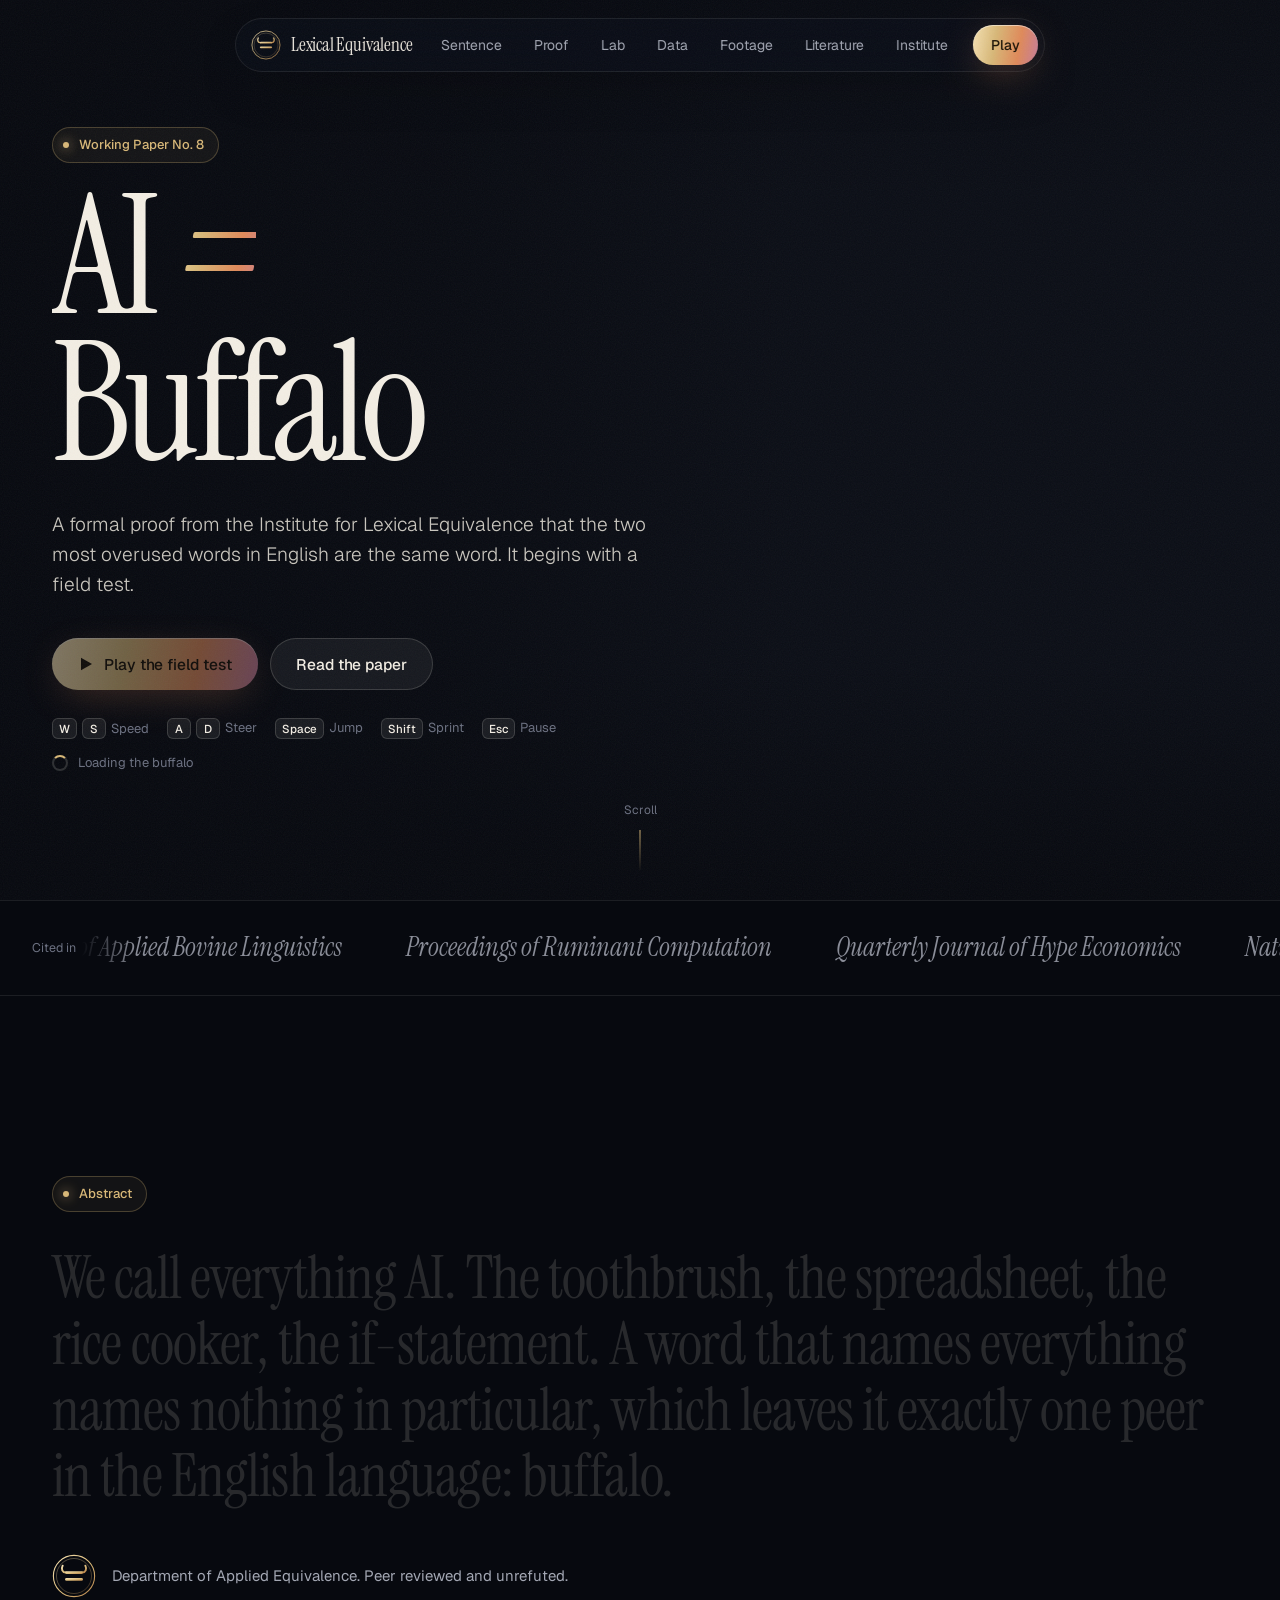
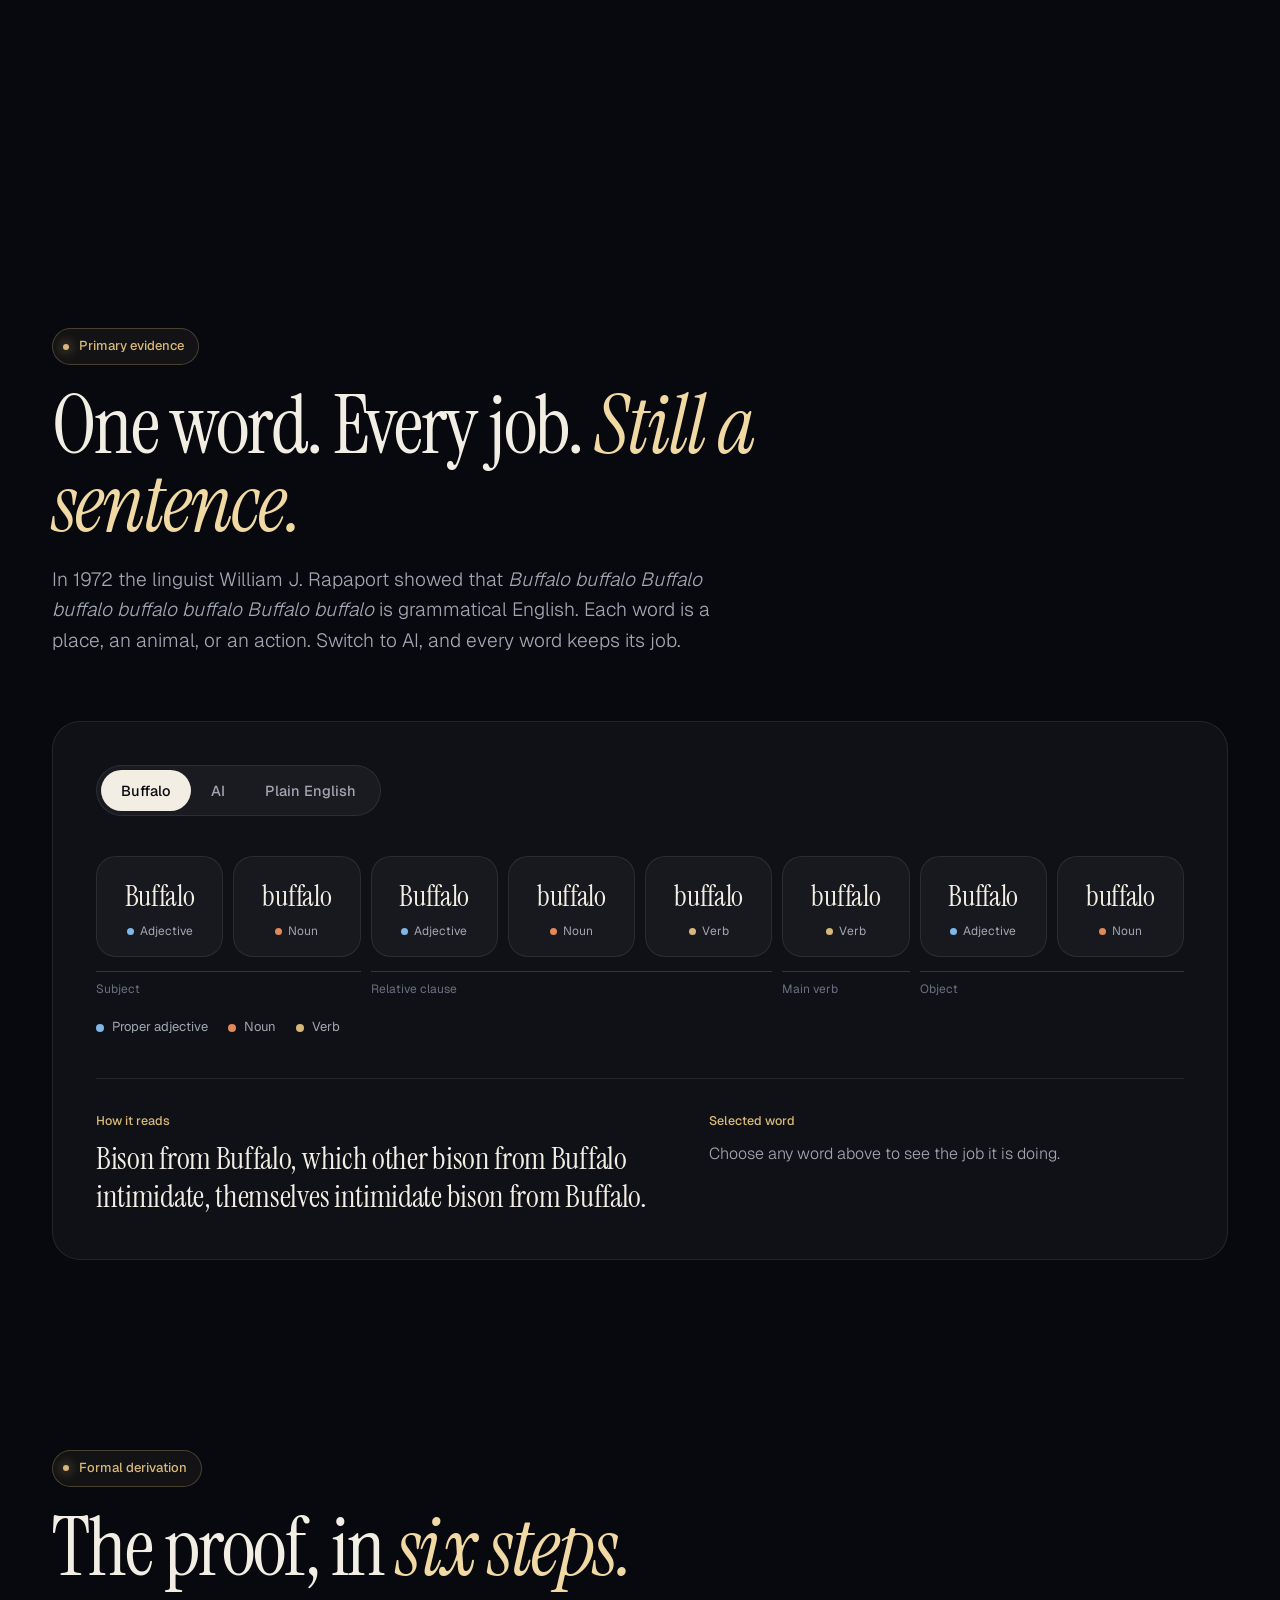
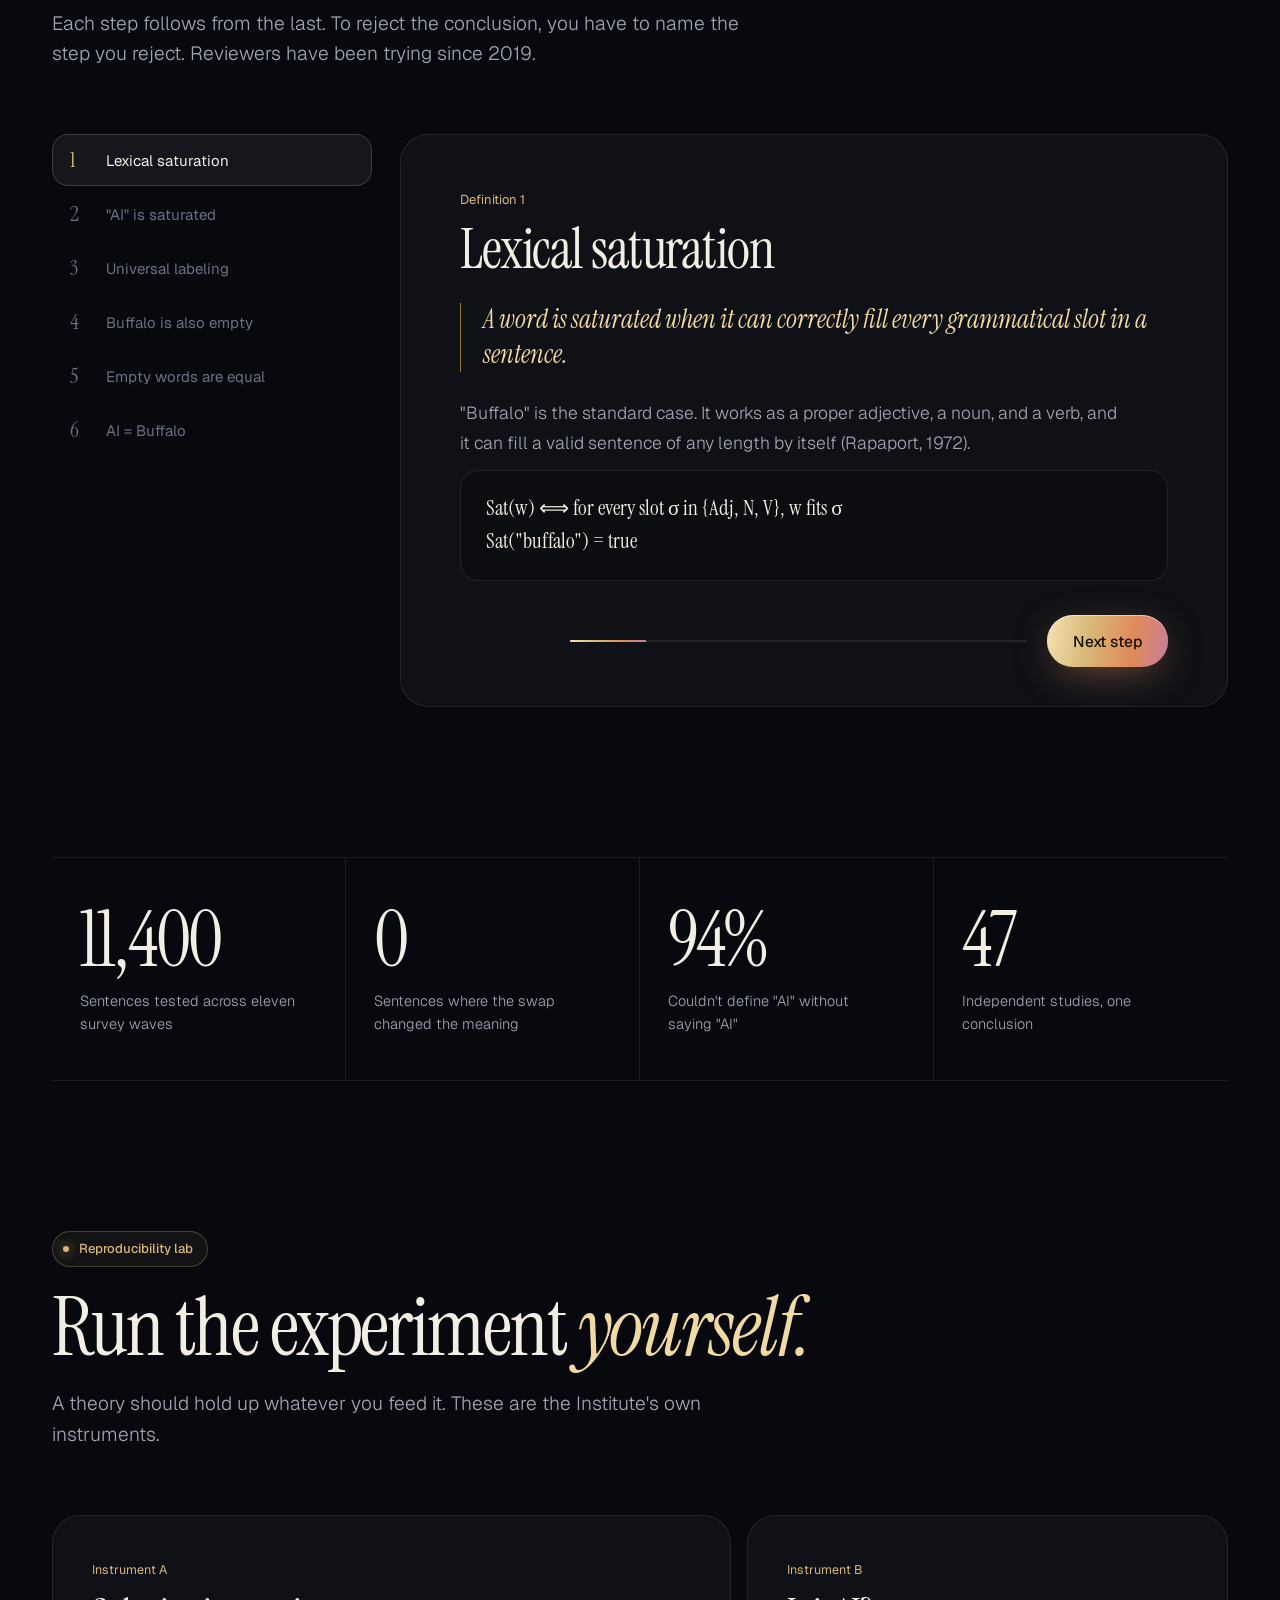
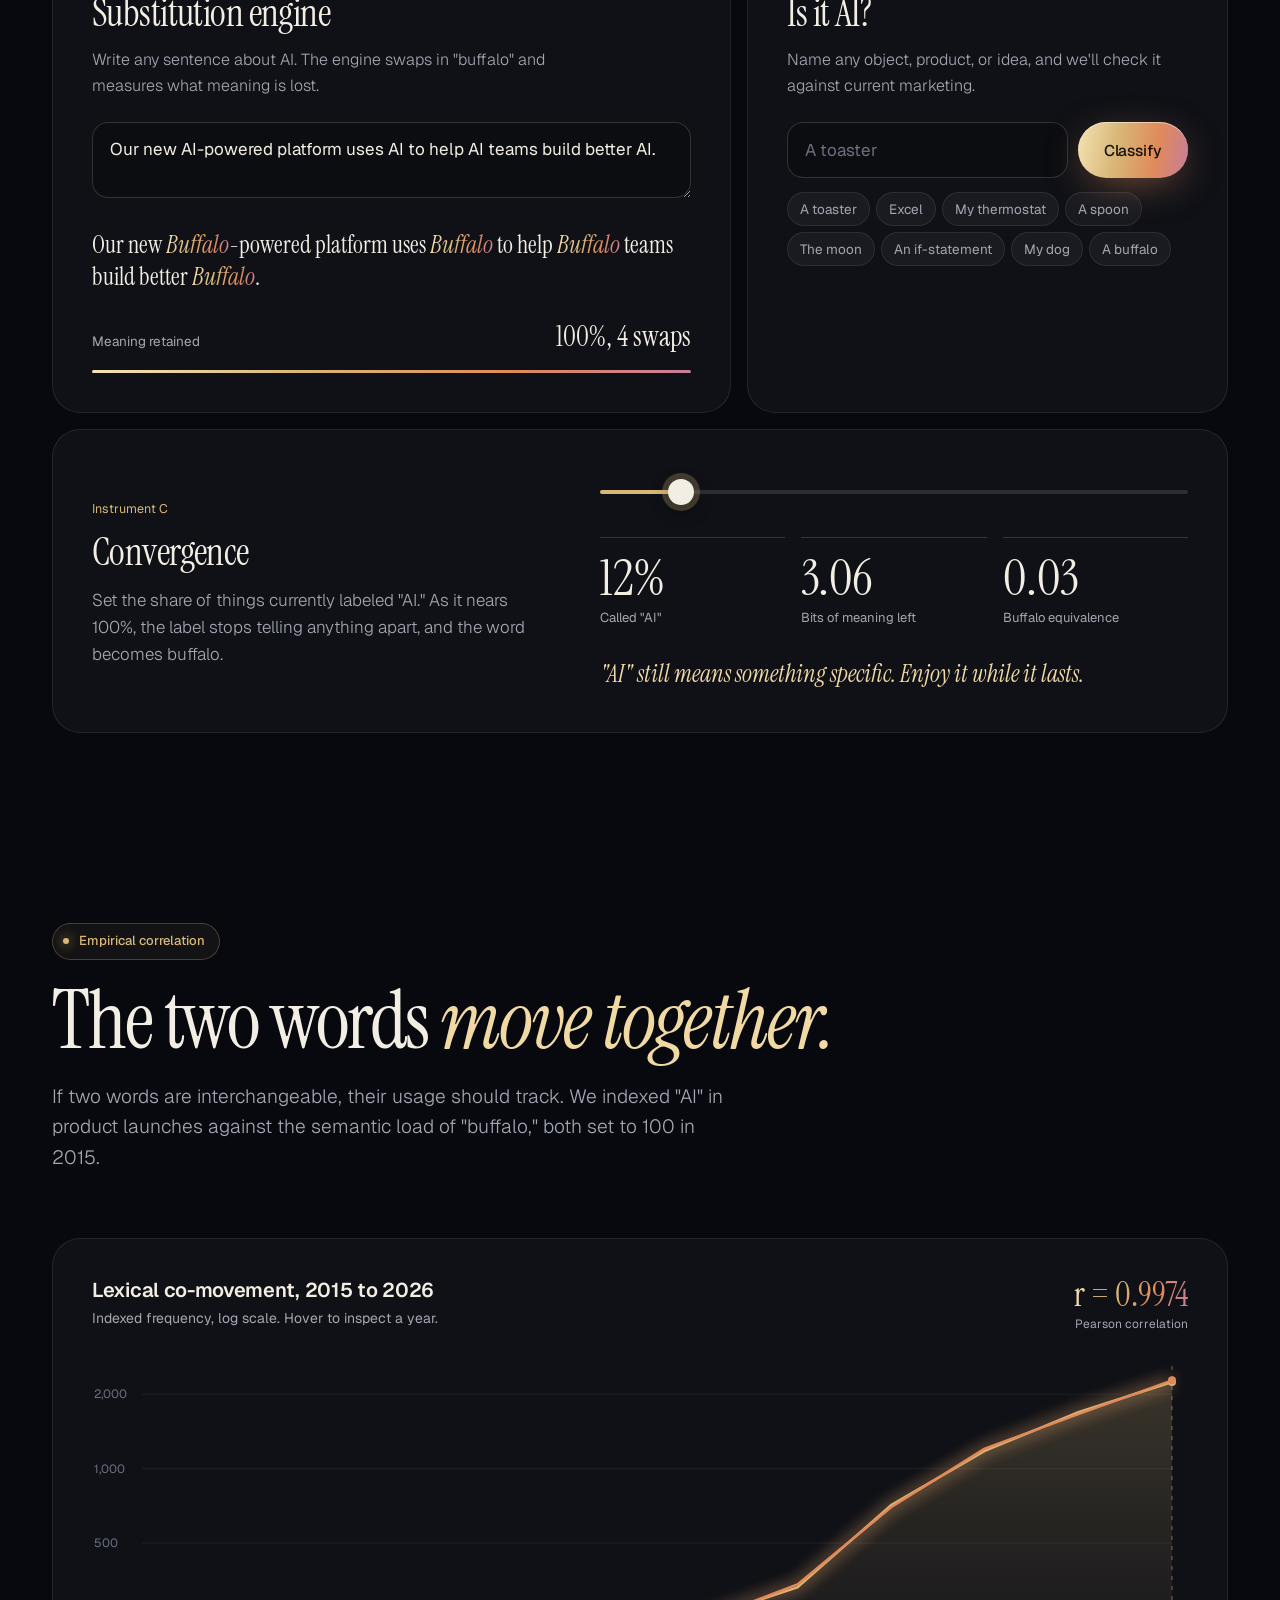
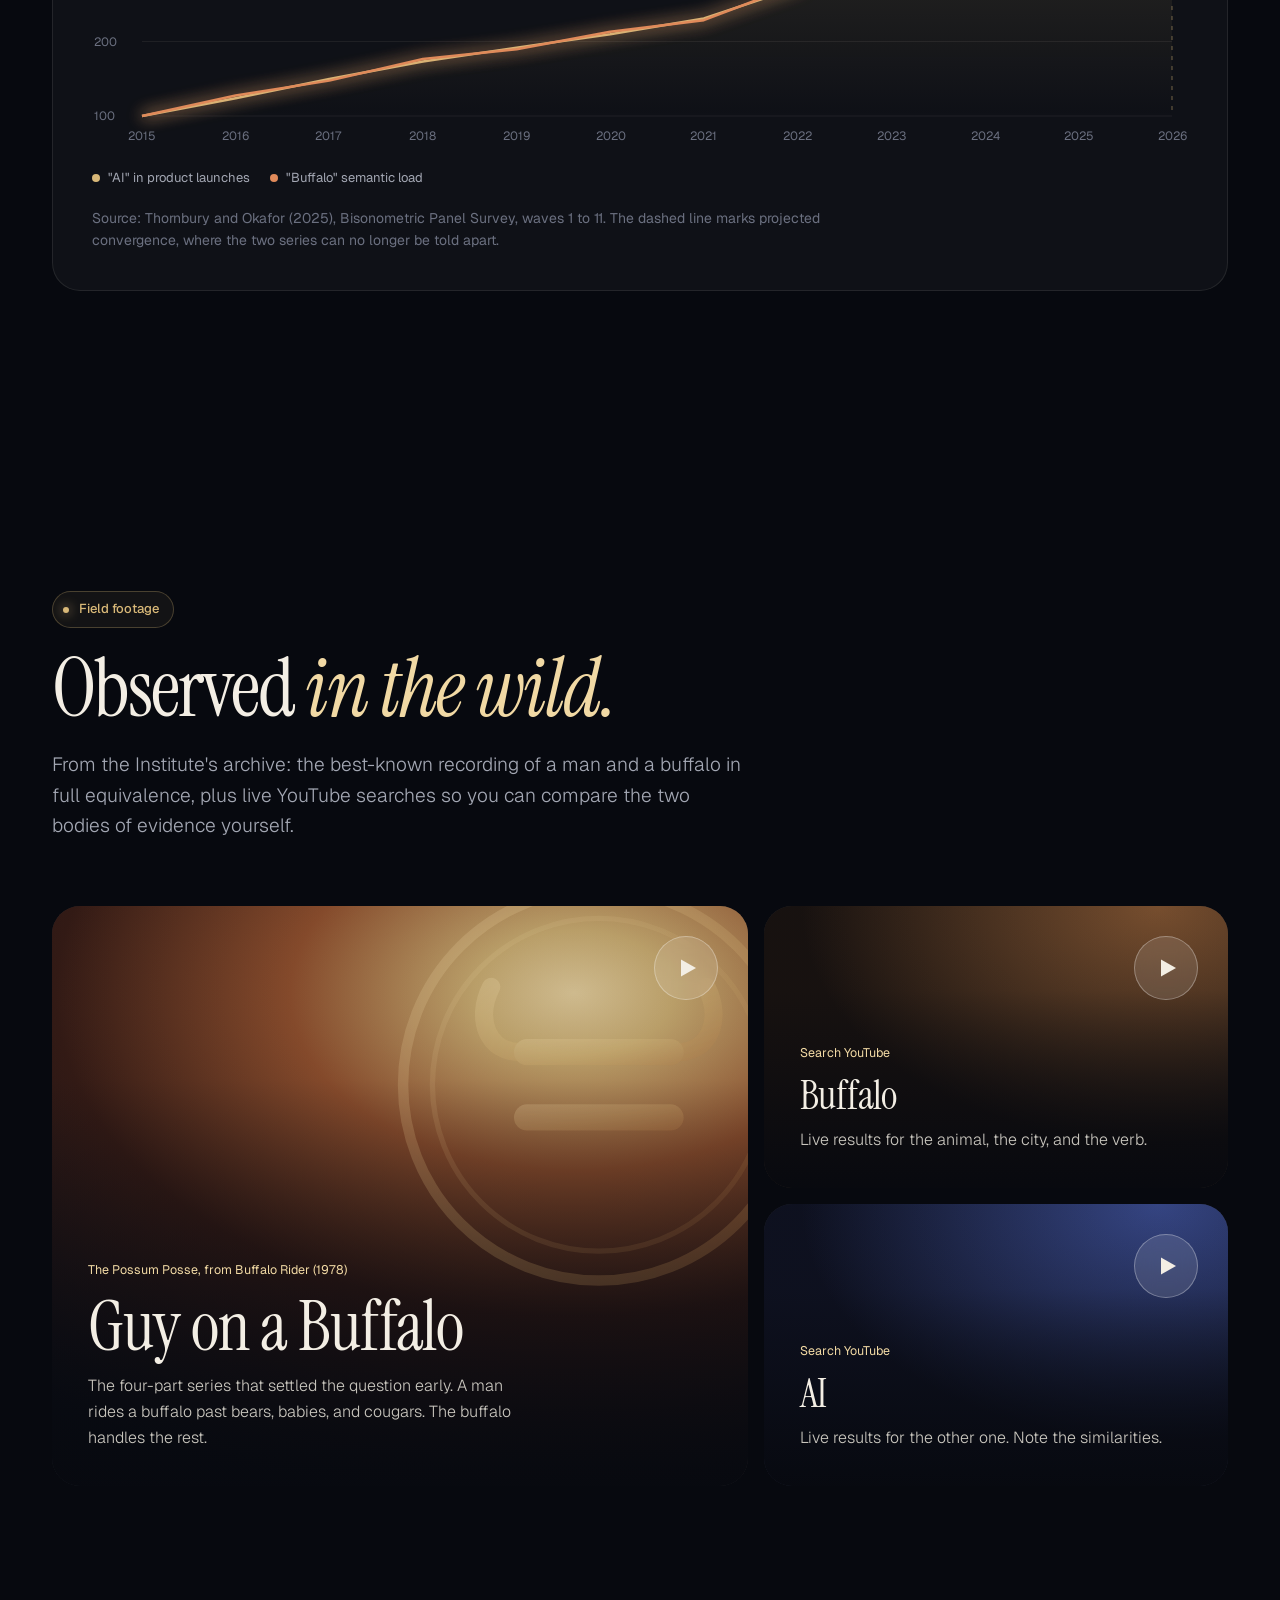
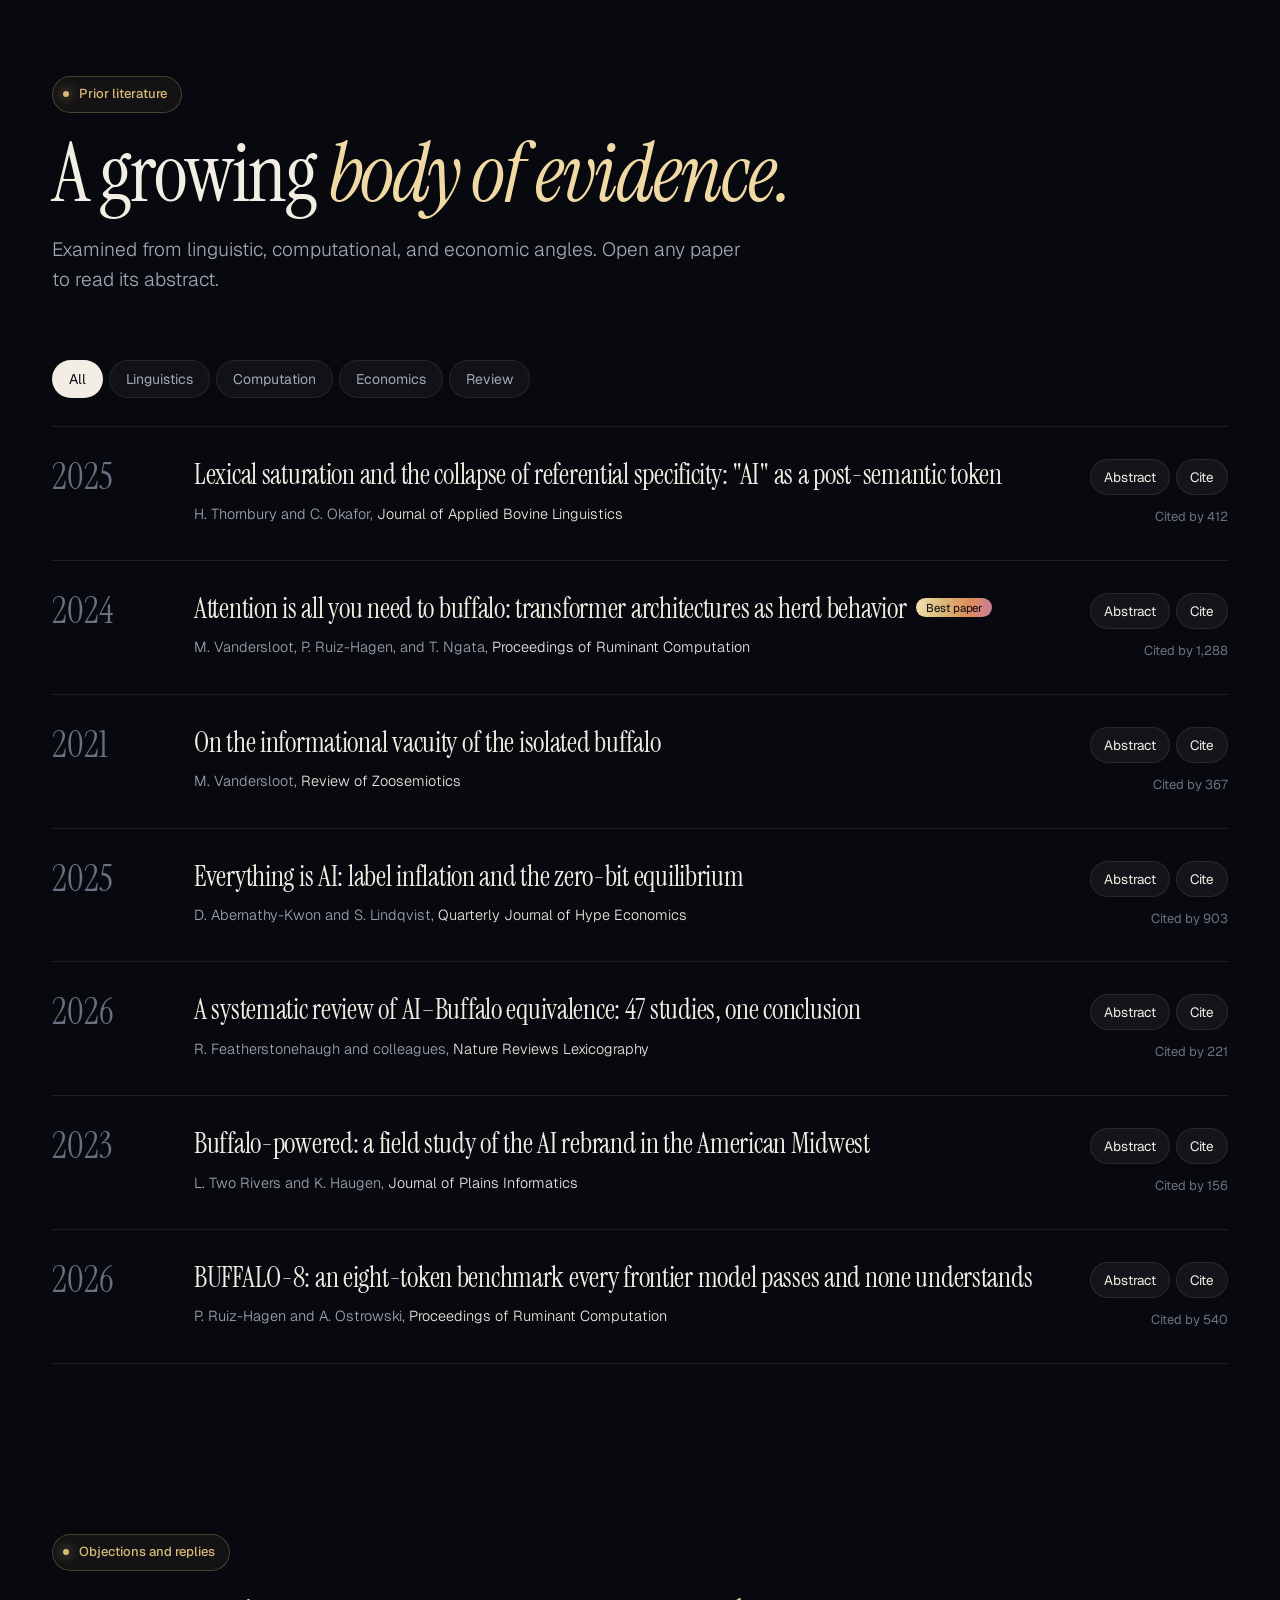
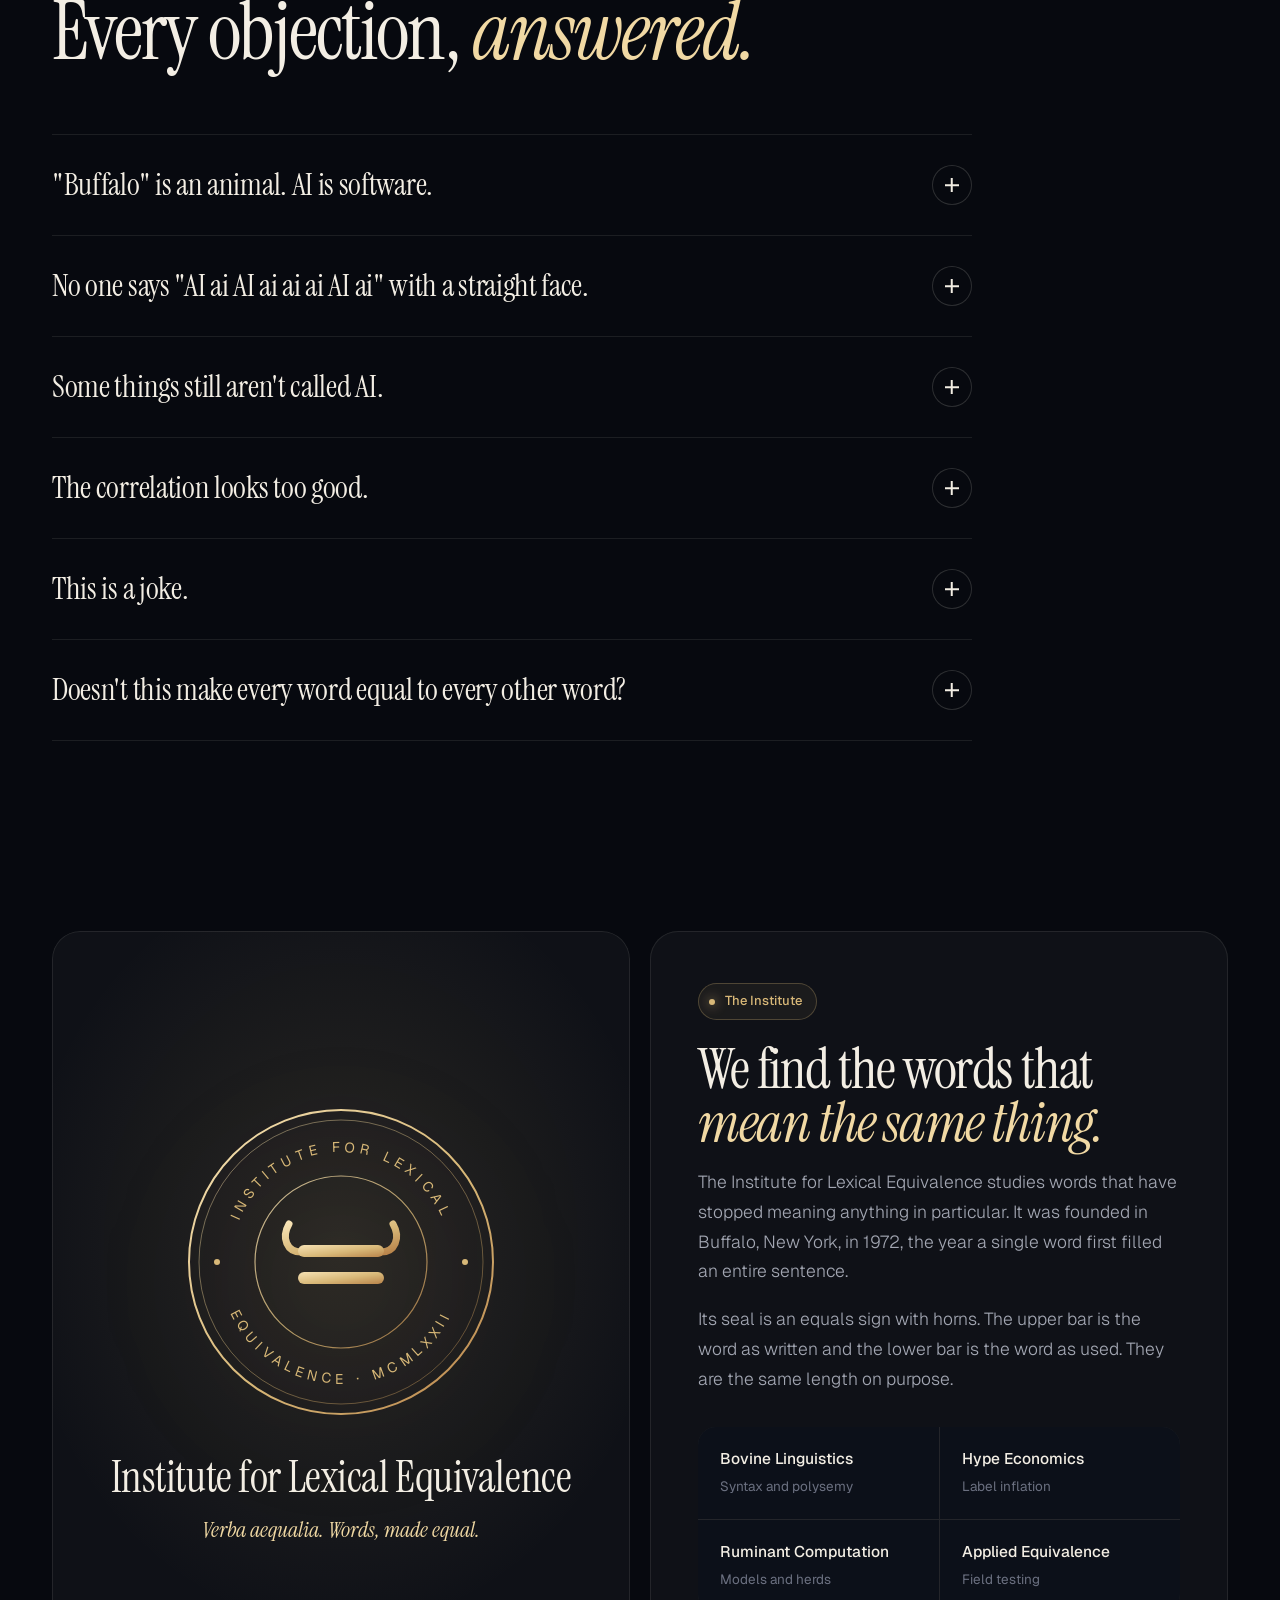
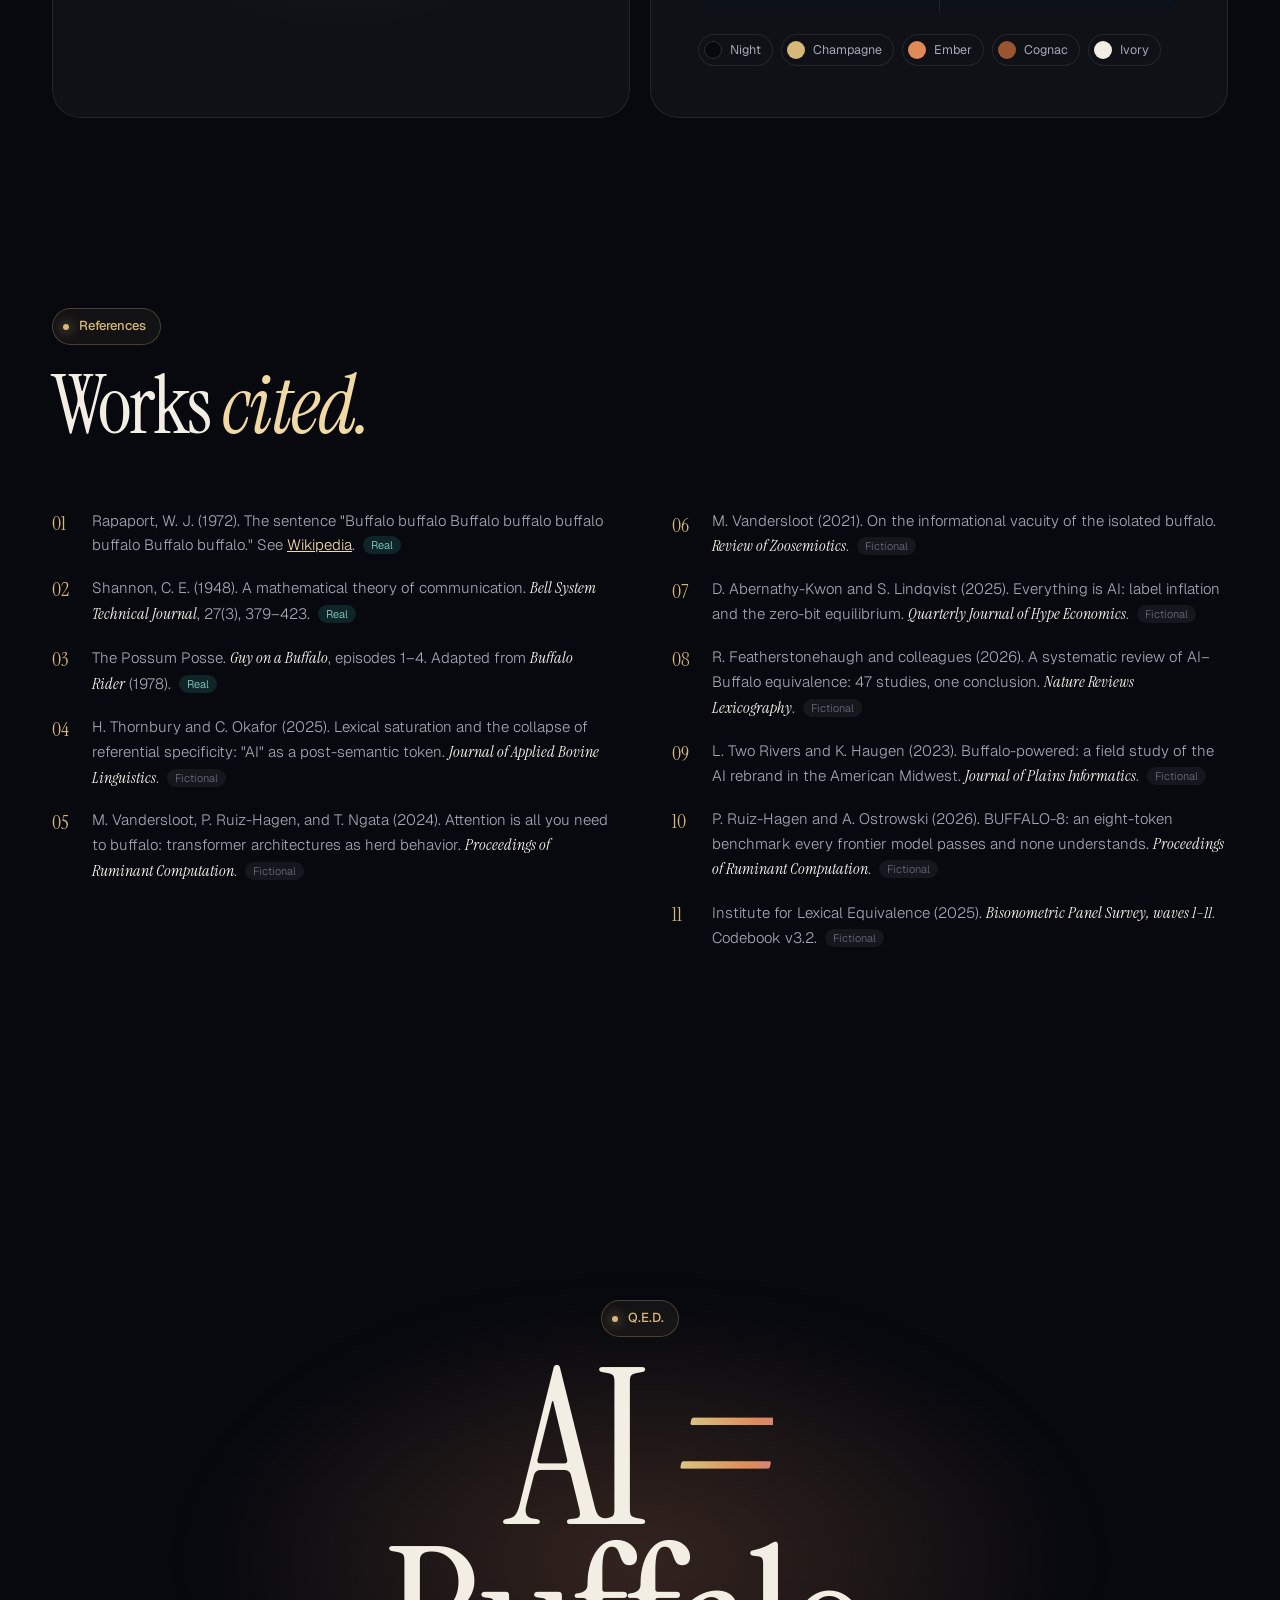
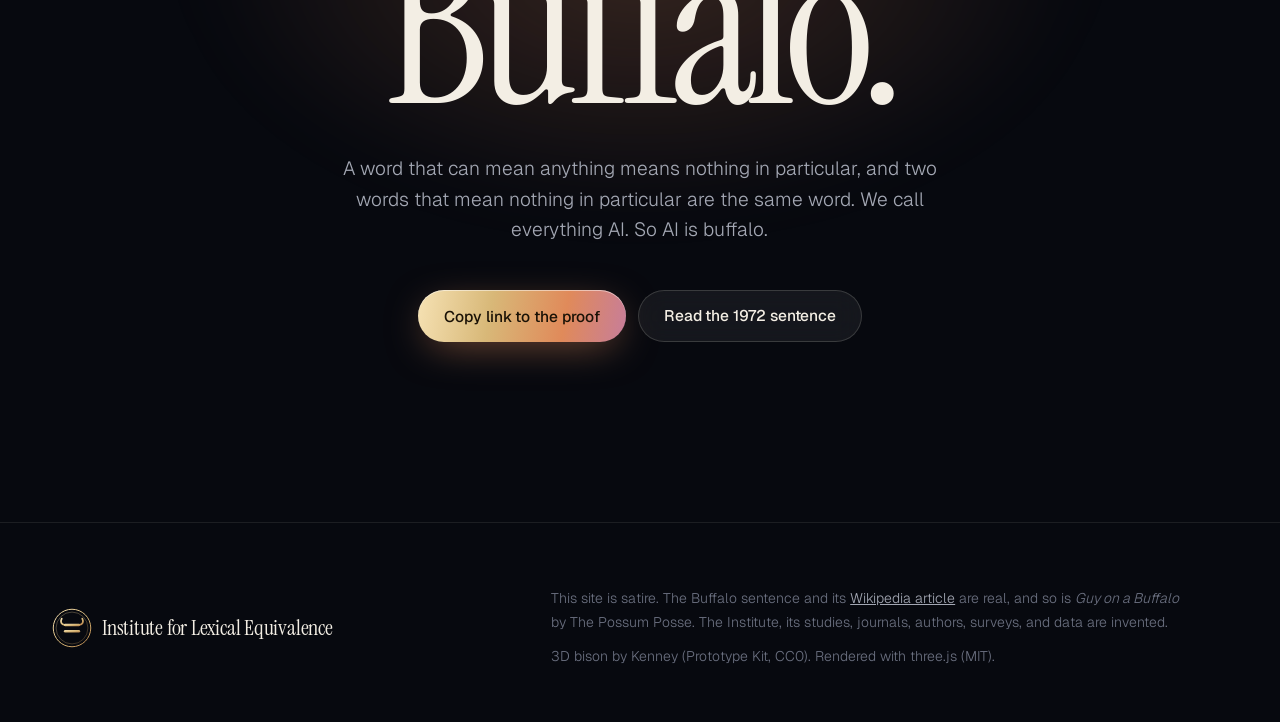
==== commit ee5165e7: "Launch AI = Buffalo: Working Paper No. 8 Interactive satirical proof site for the Institute for Lexi" ====
--- a/index.html
+++ b/index.html
@@ -131,7 +131,7 @@
 @media (max-width:600px){.cap{font-size:19px}}
 .g-layer{position:absolute;inset:0;display:flex;align-items:center;justify-content:center;padding:24px;background:rgba(7,9,15,.35);backdrop-filter:blur(3px)}
 .g-layer[hidden]{display:none}
-.modal{background:rgba(12,16,25,.78);backdrop-filter:blur(24px) saturate(1.4);box-shadow:inset 0 0 0 1px var(--line-2),0 40px 120px -30px rgba(0,0,0,.8);border-radius:28px;padding:44px;max-width:660px;width:100%;animation:pop .6s var(--ease)}
+.modal{background:rgba(12,16,25,.78);backdrop-filter:blur(24px) saturate(1.4);box-shadow:inset 0 0 0 1px var(--line-2),0 40px 120px -30px rgba(0,0,0,.8);border-radius:28px;padding:44px;max-width:760px;width:100%;animation:pop .6s var(--ease)}
 @keyframes pop{from{opacity:0;transform:translateY(20px) scale(.97)}}
 .modal h2{margin-top:14px;font-size:clamp(44px,6vw,72px)}
 .modal p{color:#c9c6be;font-weight:300;font-size:18px;margin-top:14px}
@@ -183,7 +183,7 @@
 .words{display:grid;grid-template-columns:repeat(8,1fr);gap:10px;margin-top:40px}
 @media (max-width:900px){.words{grid-template-columns:repeat(4,1fr)}}
 .word{position:relative;font-family:var(--sans);border:0;border-radius:20px;padding:26px 8px 18px;cursor:pointer;text-align:center;color:var(--ivory);background:rgba(255,255,255,.03);box-shadow:inset 0 0 0 1px var(--line);transition:transform .45s var(--ease),box-shadow .45s var(--ease),background .45s}
-.word b{display:block;font-family:var(--serif);font-weight:400;font-size:clamp(26px,3.2vw,44px);line-height:1;letter-spacing:-.01em;transition:opacity .25s,filter .25s;white-space:nowrap}
+.word b{display:block;font-family:var(--serif);font-weight:400;font-size:clamp(22px,2.3vw,34px);line-height:1;letter-spacing:-.01em;transition:opacity .25s,filter .25s;white-space:nowrap}
 .word b.swap{opacity:0;filter:blur(8px)}
 .word small{display:inline-flex;align-items:center;gap:6px;font-size:12px;color:var(--mist);margin-top:12px}
 .word small::before{content:"";width:7px;height:7px;border-radius:50%;background:var(--c)}
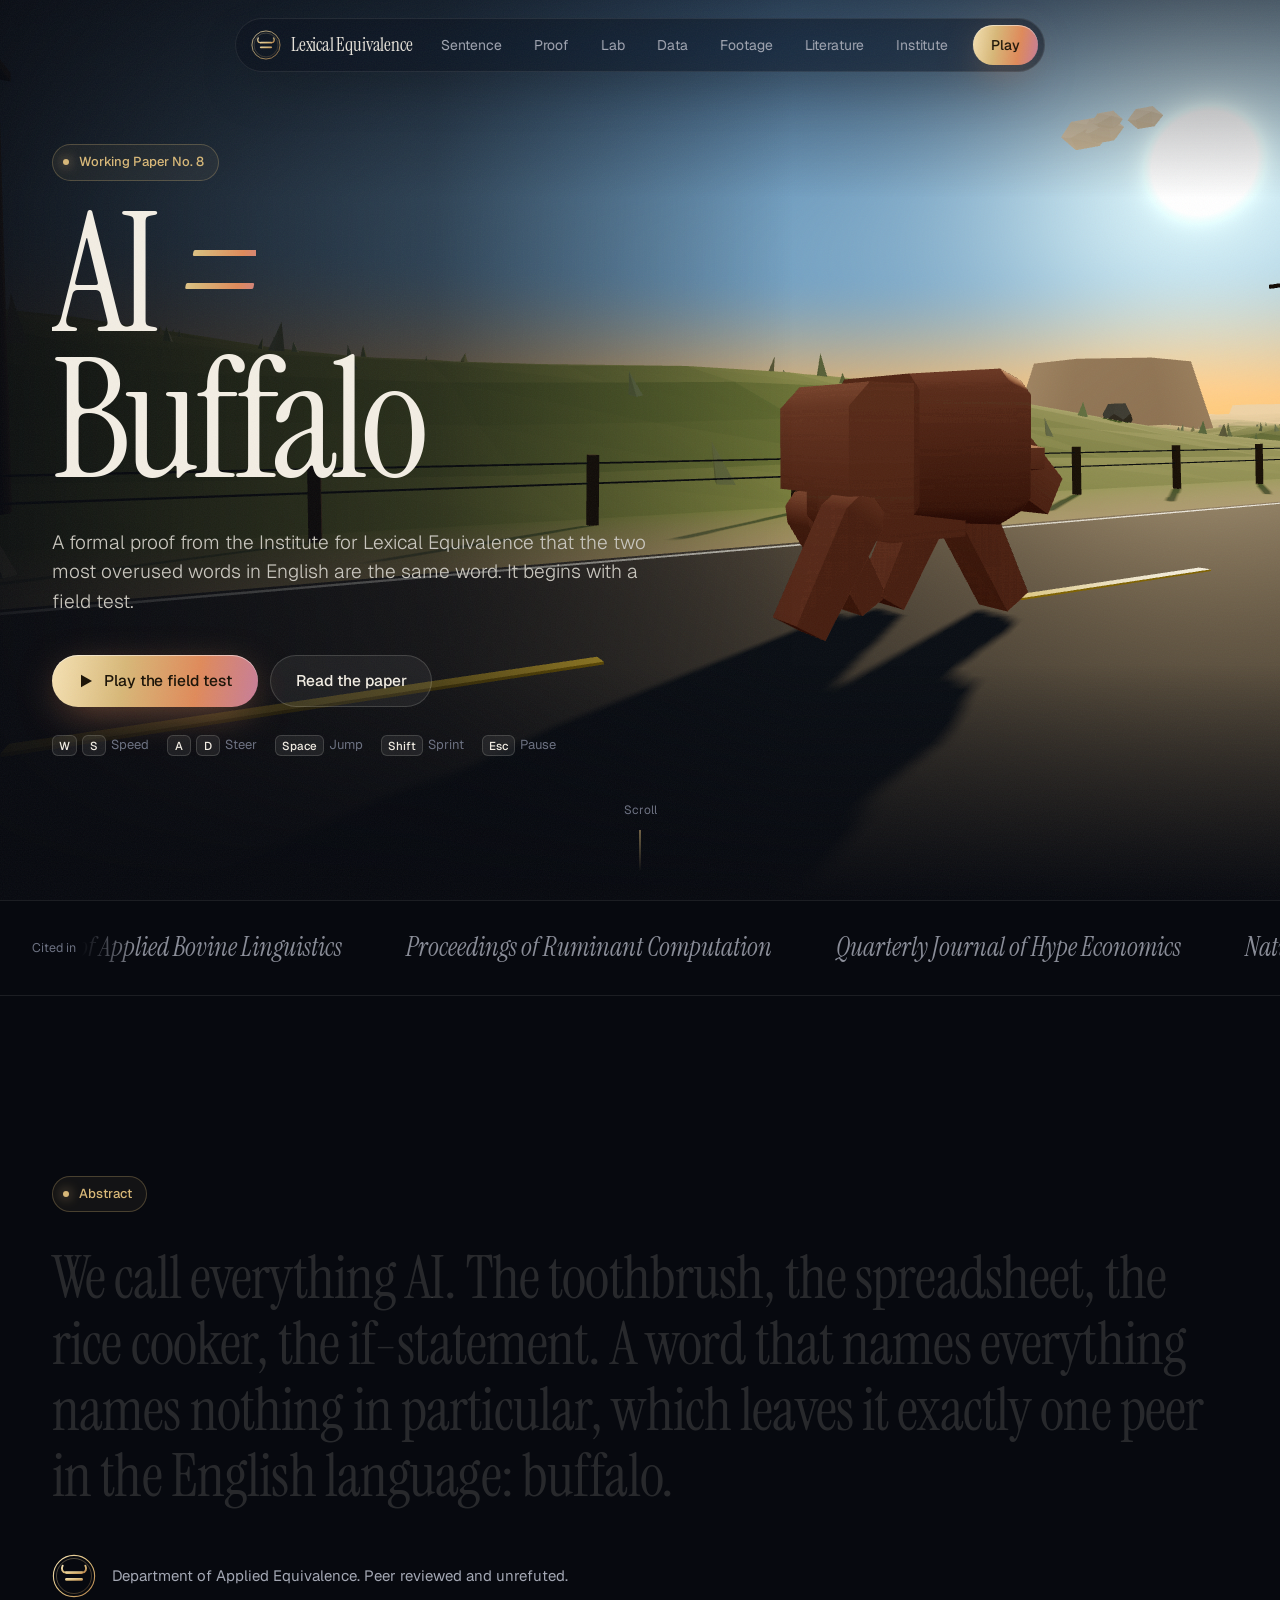
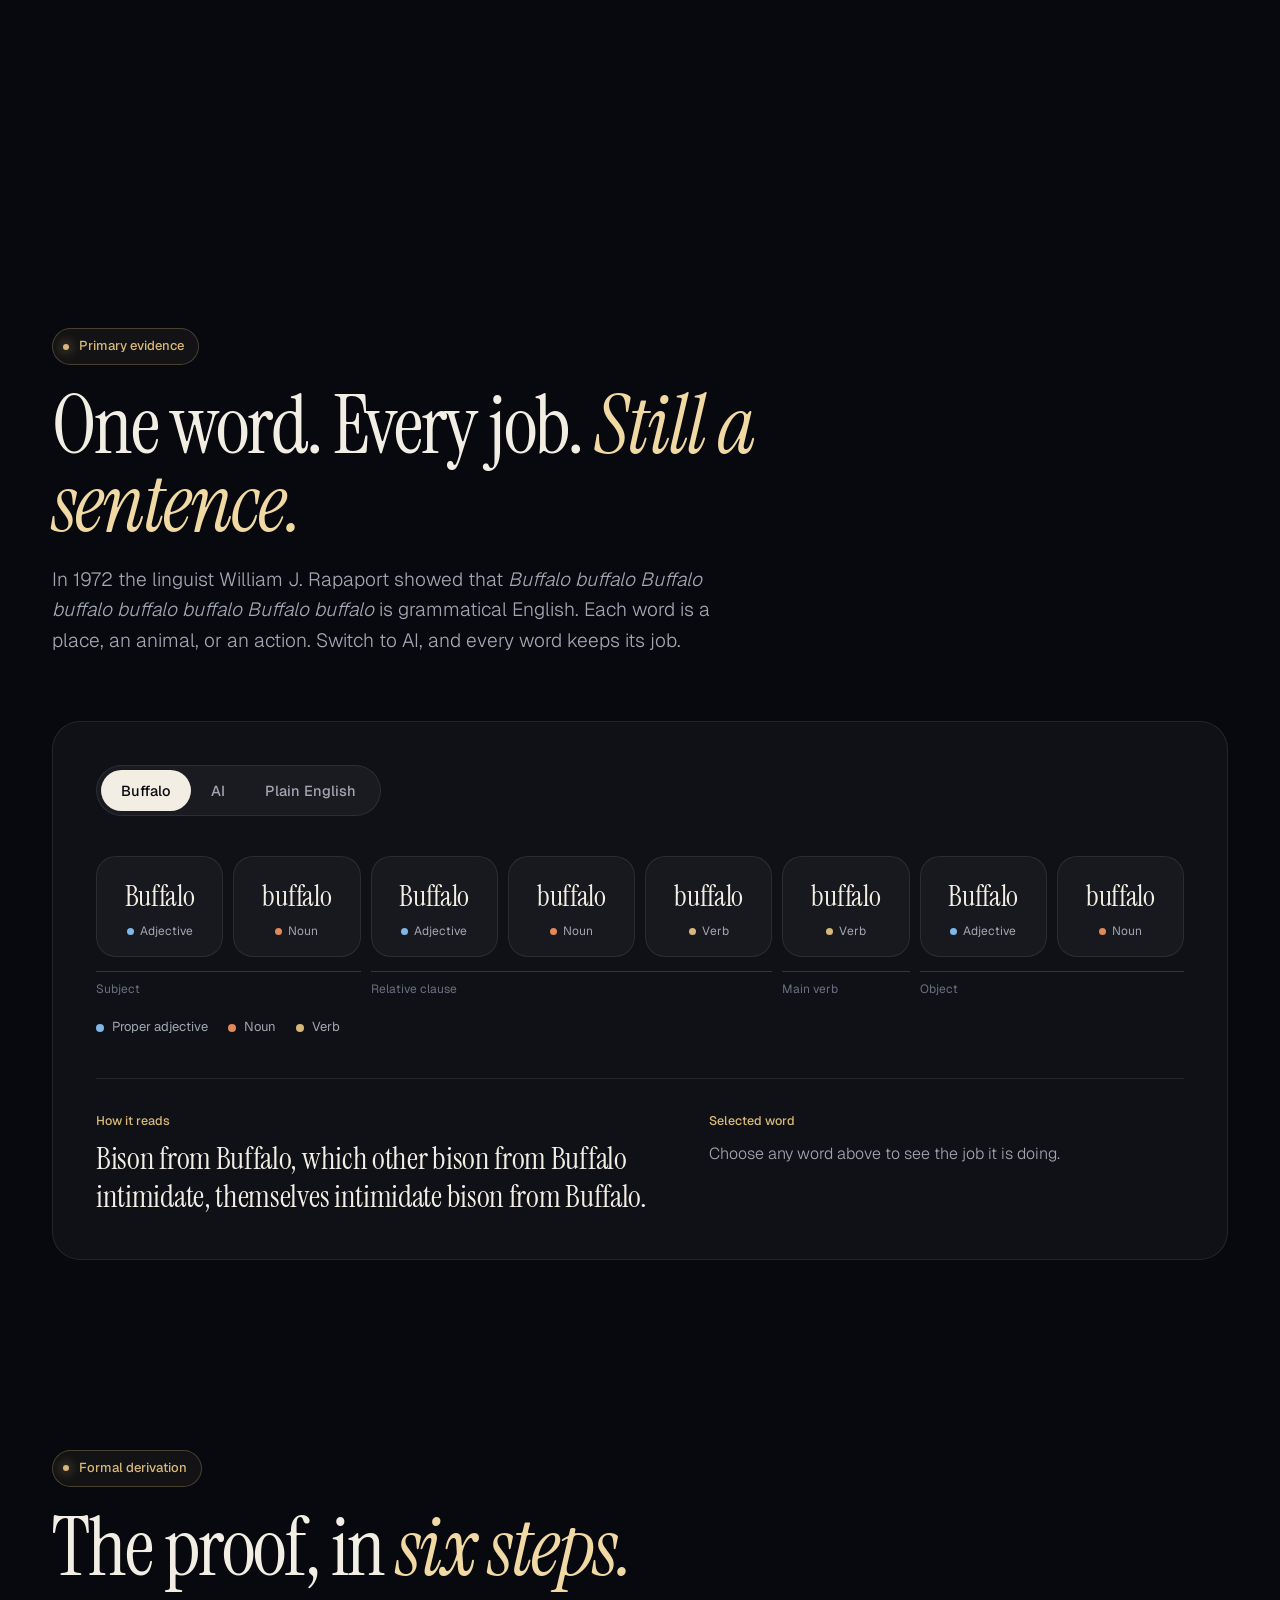
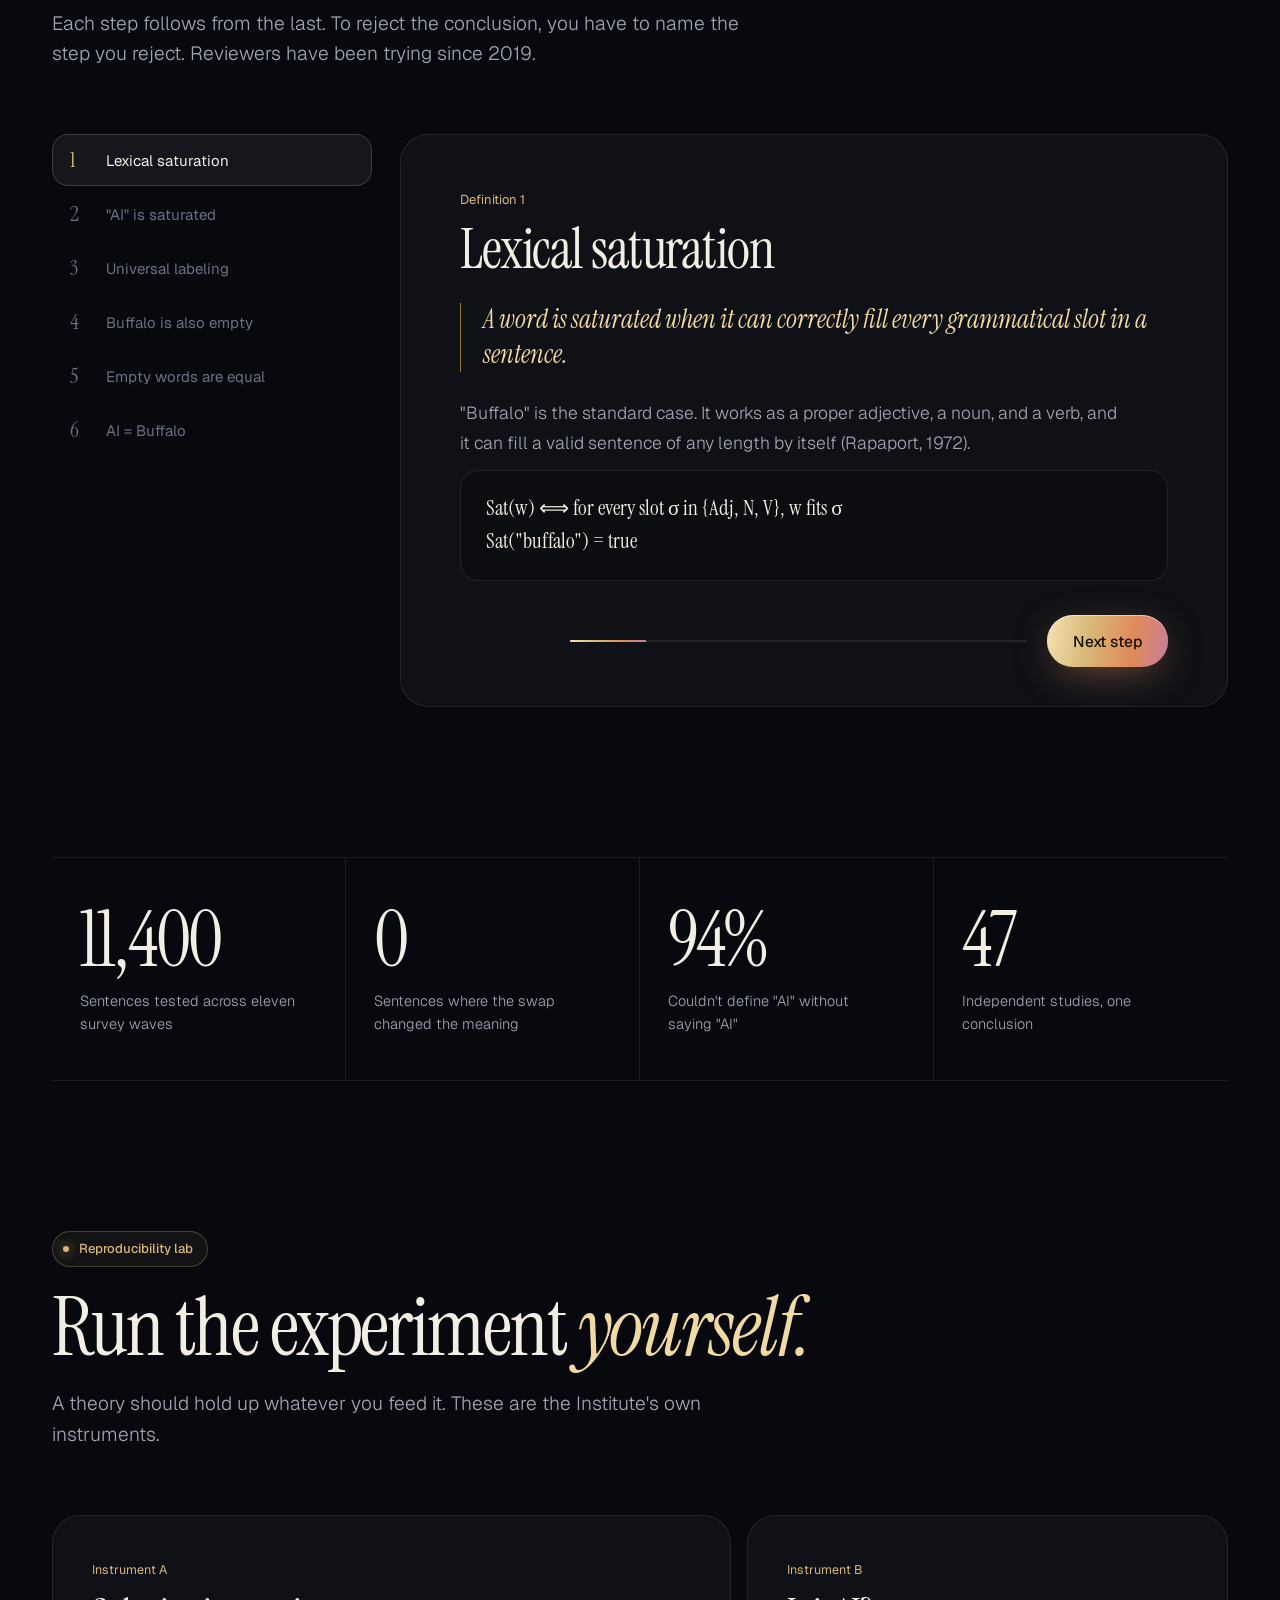
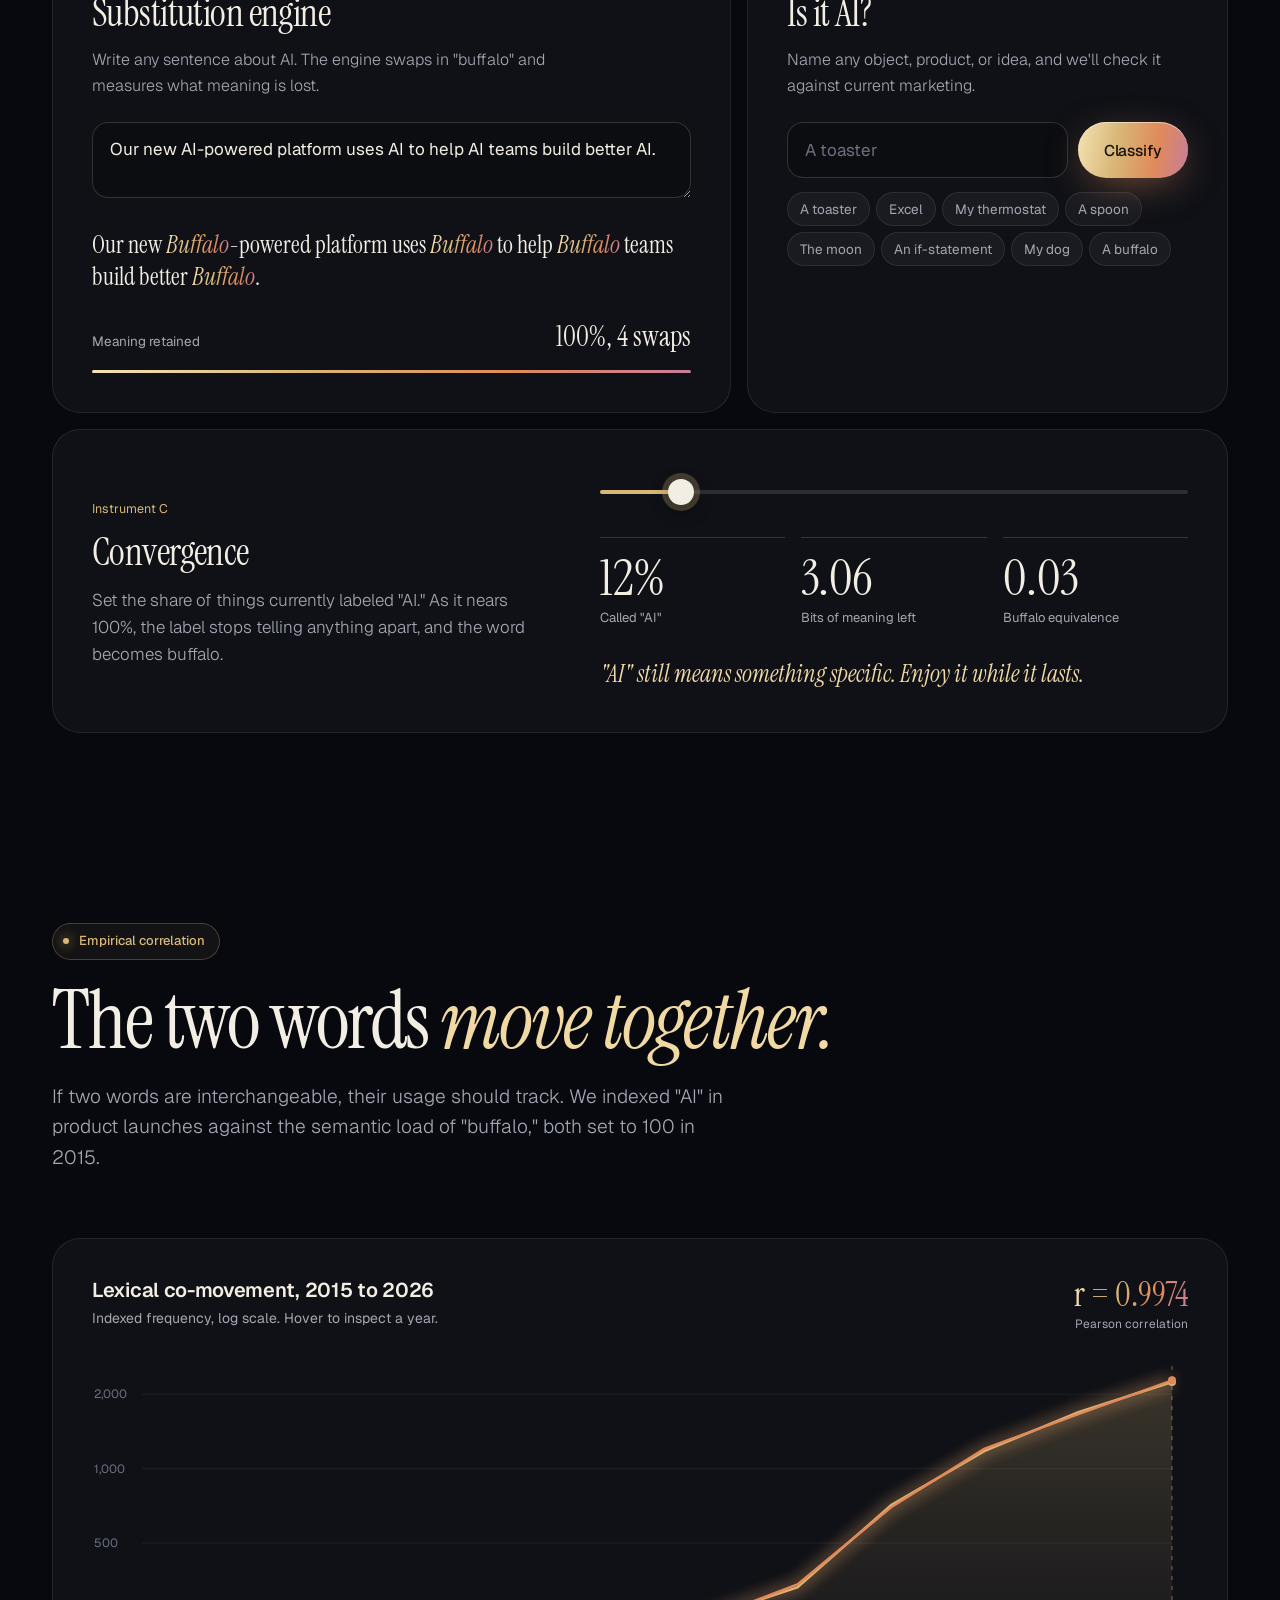
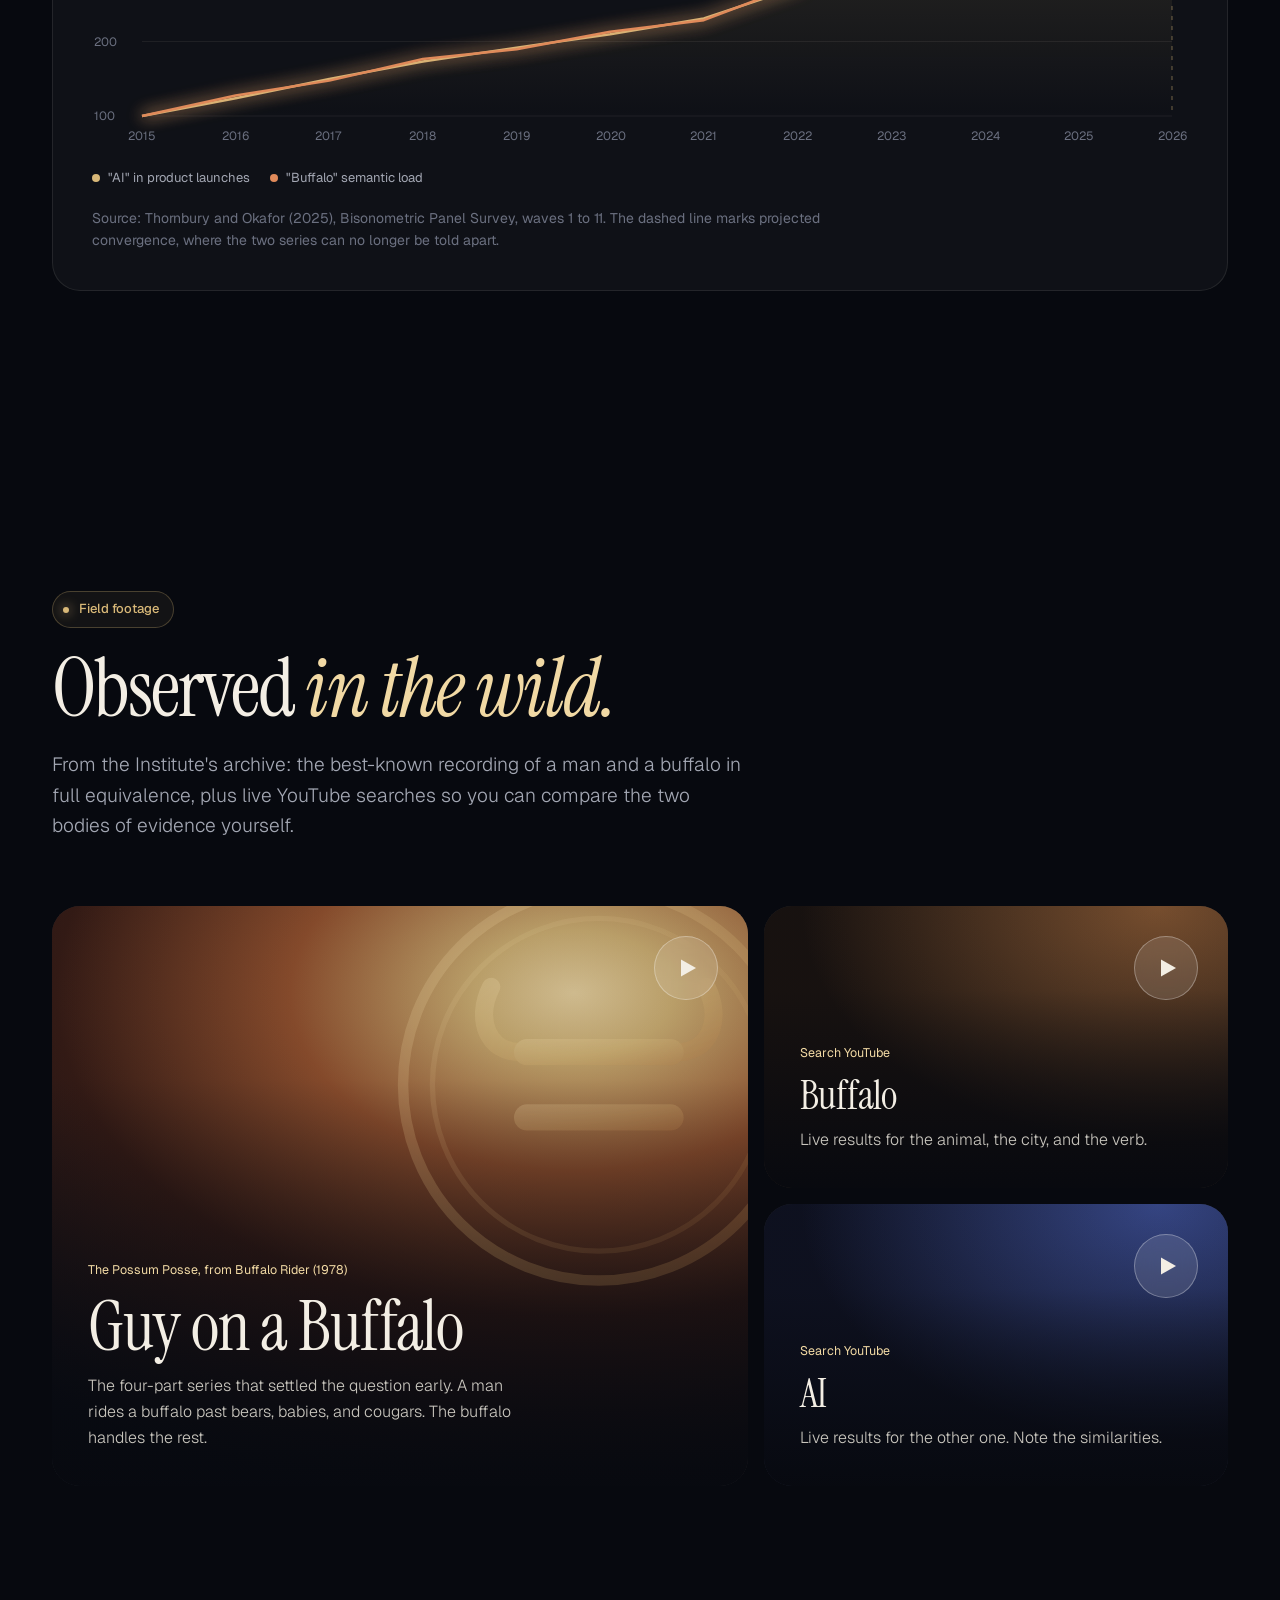
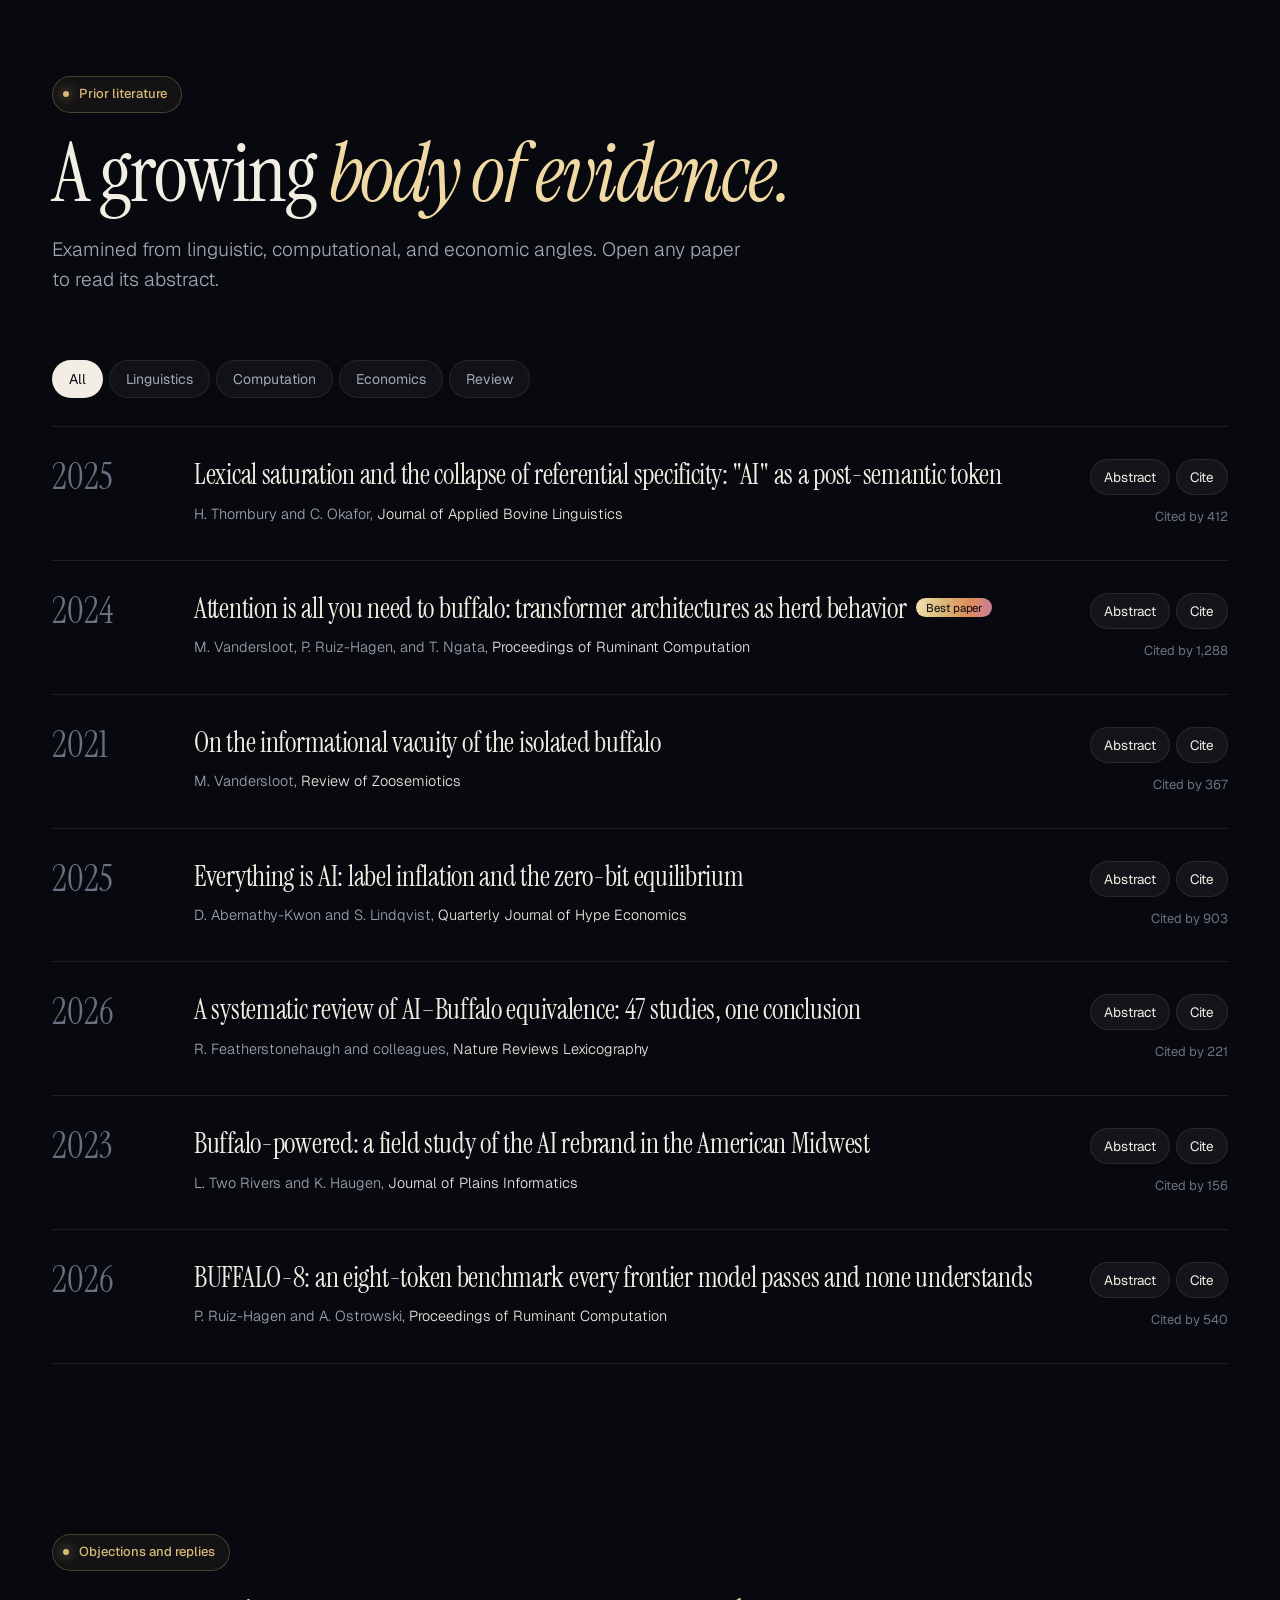
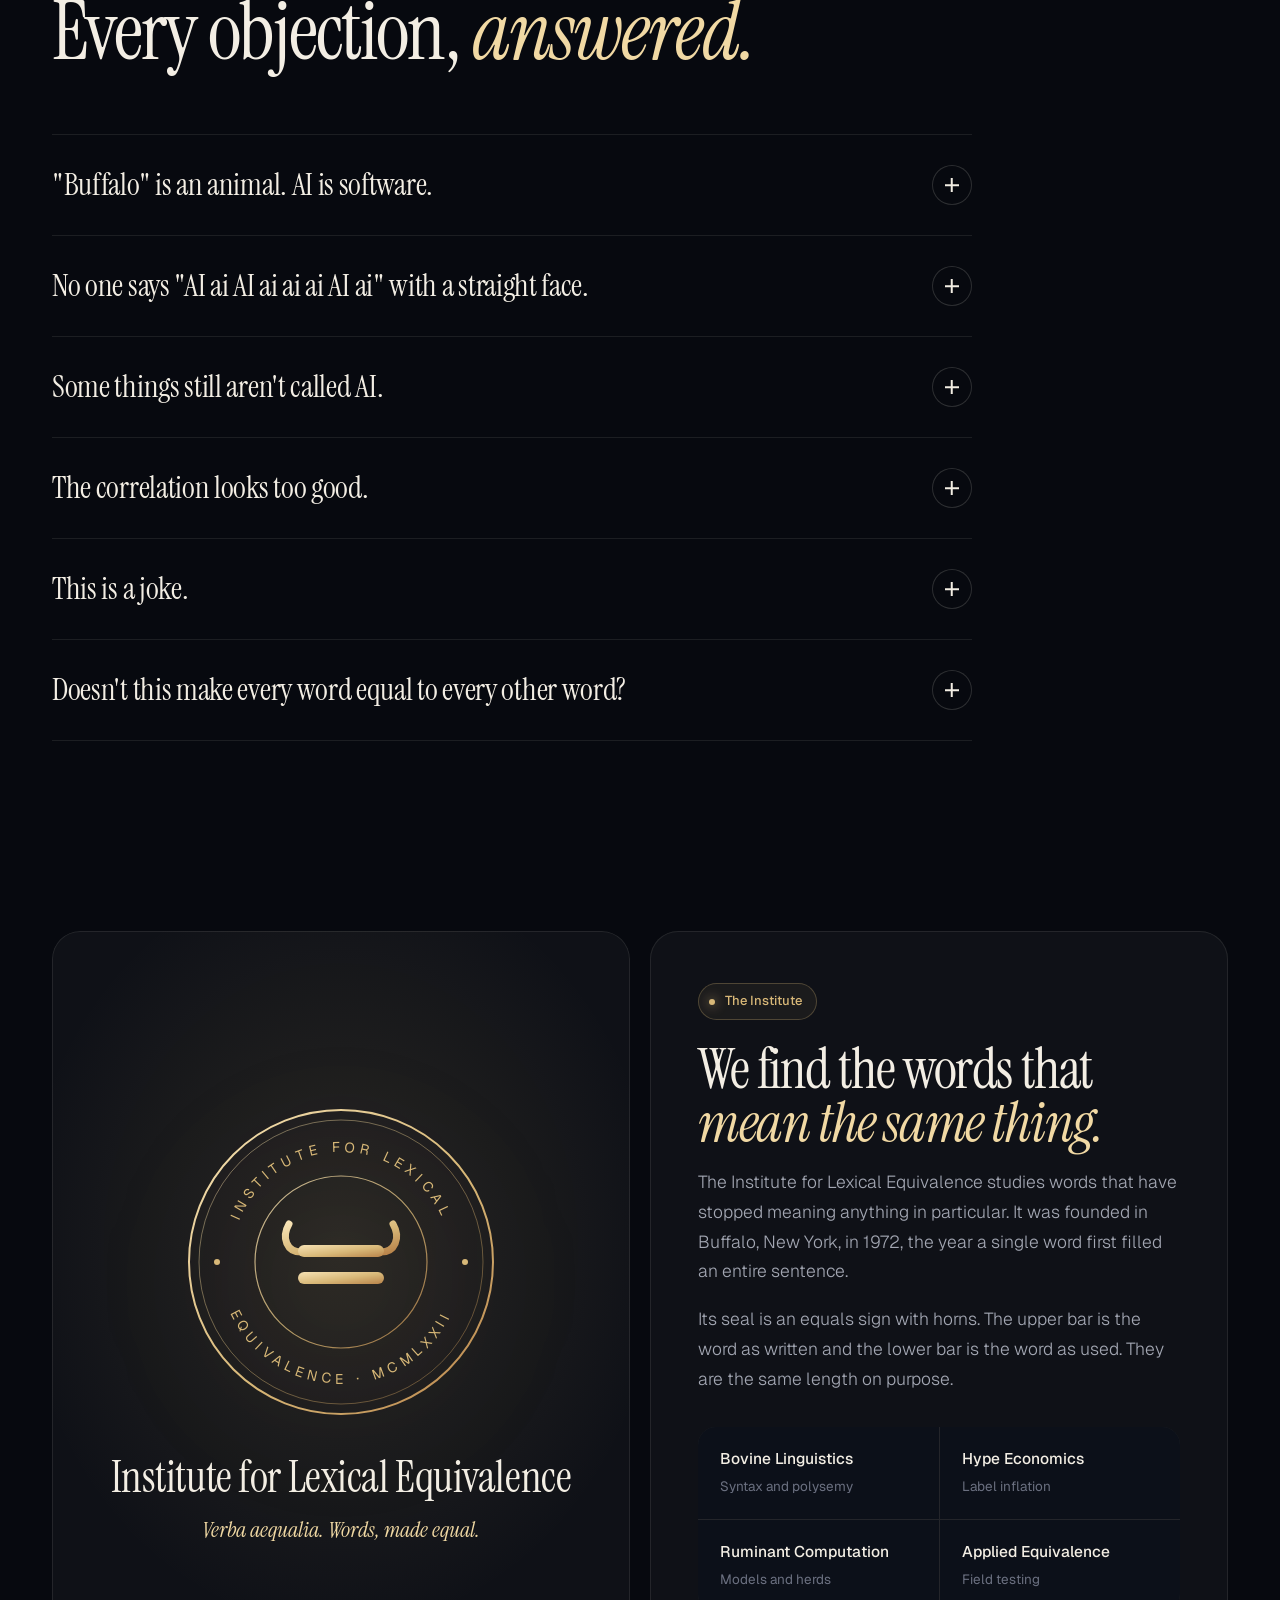
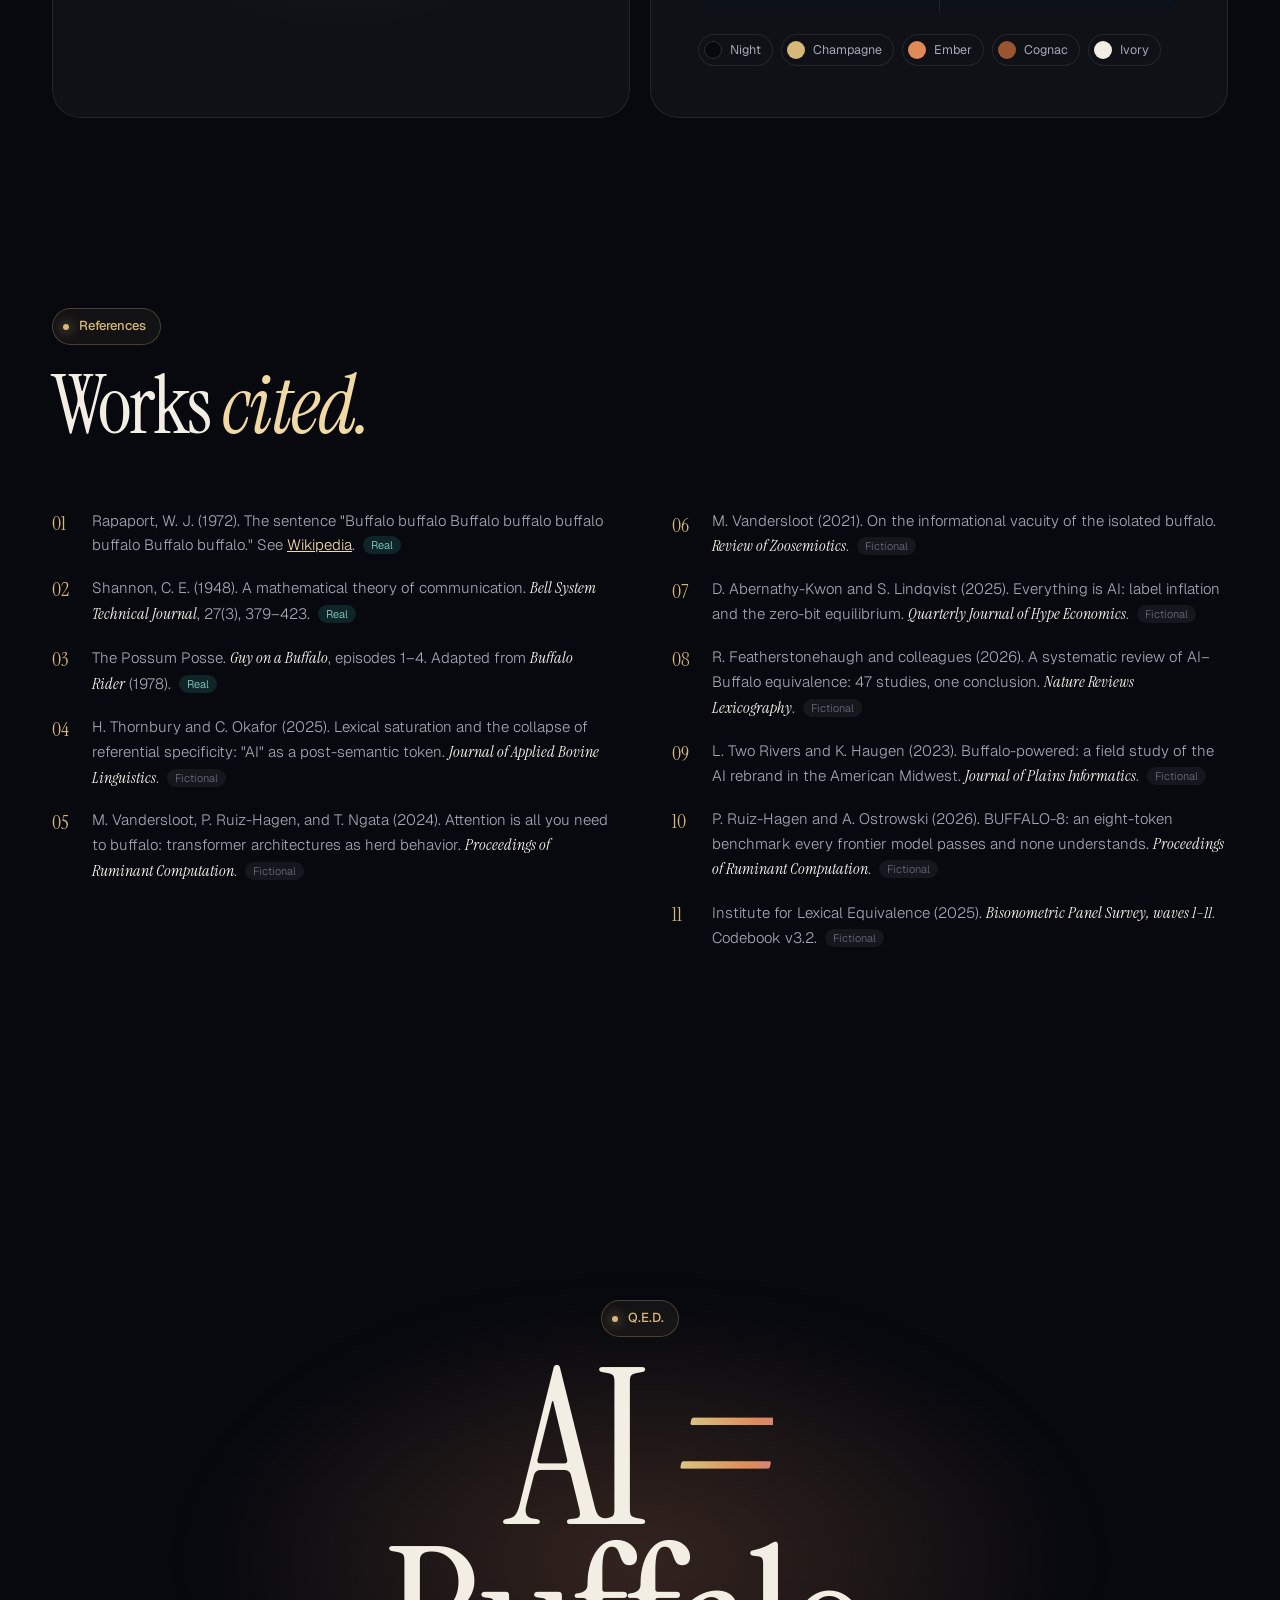
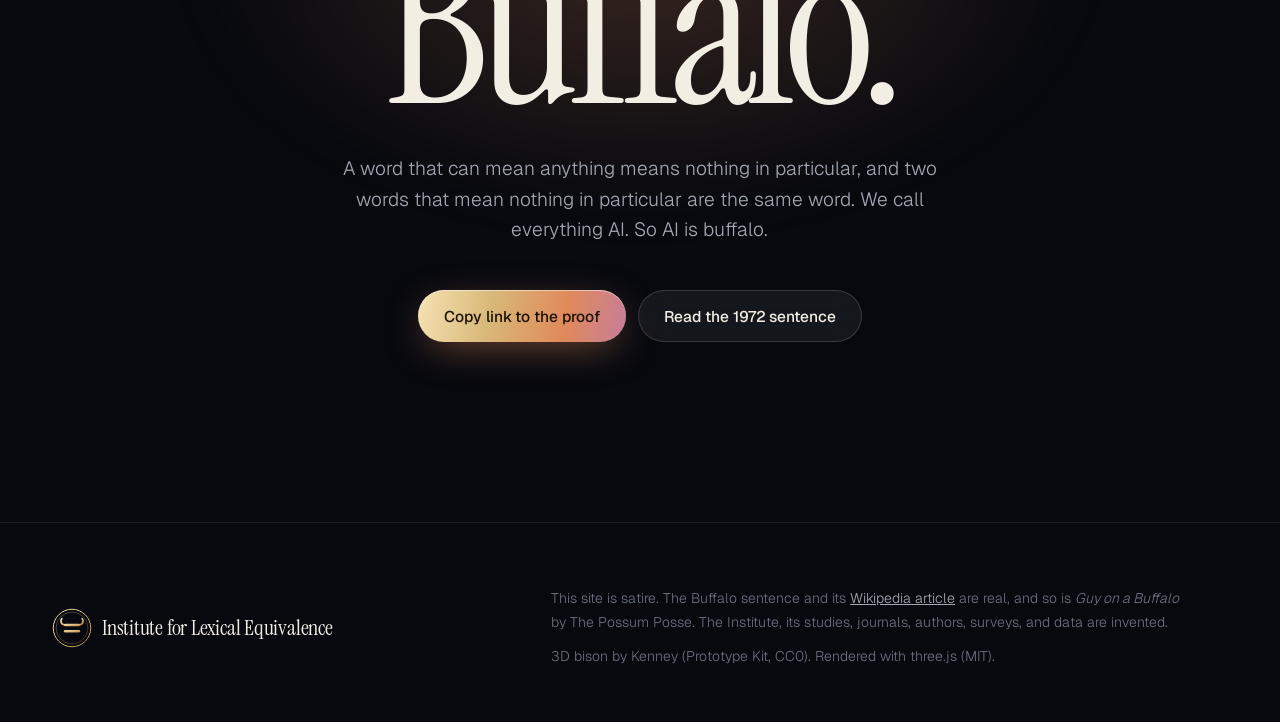
==== commit 83aa7b80: "Fix field test never loading - Drop the import map (Firefox and Safari ignored it because a   module" ====
--- a/index.html
+++ b/index.html
@@ -12,8 +12,11 @@
 <link rel="preconnect" href="https://fonts.googleapis.com">
 <link rel="preconnect" href="https://fonts.gstatic.com" crossorigin>
 <link href="https://fonts.googleapis.com/css2?family=Instrument+Serif:ital@0;1&family=Geist:wght@300;400;500;600;700&family=Overpass:wght@800&display=swap" rel="stylesheet">
+<link rel="modulepreload" href="game.js?v=3">
 <link rel="modulepreload" href="vendor/three.module.min.js">
-<script type="importmap">{"imports":{"three":"./vendor/three.module.min.js","three/addons/":"./vendor/jsm/"}}</script>
+<link rel="modulepreload" href="vendor/jsm/loaders/GLTFLoader.js">
+<link rel="modulepreload" href="vendor/jsm/utils/BufferGeometryUtils.js">
+<link rel="preload" href="assets/bison.glb" as="fetch" type="model/gltf-binary" crossorigin>
 <style>
 :root{
   --night:#07090f; --night-2:#0c1019; --night-3:#121827;
@@ -105,6 +108,8 @@
 .loading{font-size:13px;color:var(--dim);margin-top:14px;display:flex;align-items:center;gap:10px}
 .loading::before{content:"";width:12px;height:12px;border-radius:50%;border:2px solid var(--line-2);border-top-color:var(--gold);animation:spin 1s linear infinite}
 .loading[hidden]{display:none}
+.loading.err{color:var(--ember)}
+.loading.err::before{display:none}
 @keyframes spin{to{transform:rotate(360deg)}}
 .scrollcue{position:absolute;left:50%;bottom:28px;transform:translateX(-50%);font-size:12px;color:var(--dim);display:flex;flex-direction:column;align-items:center;gap:10px}
 .scrollcue i{width:1px;height:42px;background:linear-gradient(var(--gold),transparent);animation:cue 2.2s var(--ease) infinite}
@@ -773,7 +778,21 @@
 
 <div class="toast" id="toast" role="status"></div>
 
-<script type="module" src="game.js"></script>
+<script type="module" src="game.js?v=3" onerror="window.__gameFail && window.__gameFail()"></script>
+<script>
+// If the field test can't start, say so instead of spinning forever.
+(() => {
+  const loading = document.getElementById('gLoading'), play = document.getElementById('gPlay');
+  window.__gameFail = () => {
+    loading.textContent = "The field test couldn't load. Refresh the page to try again.";
+    loading.classList.add('err');
+    play.textContent = 'Refresh to retry'; play.disabled = false; play.onclick = () => location.reload();
+  };
+  addEventListener('error', (e) => { if (play.disabled && /game\.js|vendor\//.test(e.filename || '')) window.__gameFail(); });
+  setTimeout(() => { if (play.disabled) loading.textContent = 'Still loading the buffalo. This can take a moment on slow connections.'; }, 8000);
+  setTimeout(() => { if (play.disabled) window.__gameFail(); }, 30000);
+})();
+</script>
 <script>
 (() => {
 const $ = (id) => document.getElementById(id);
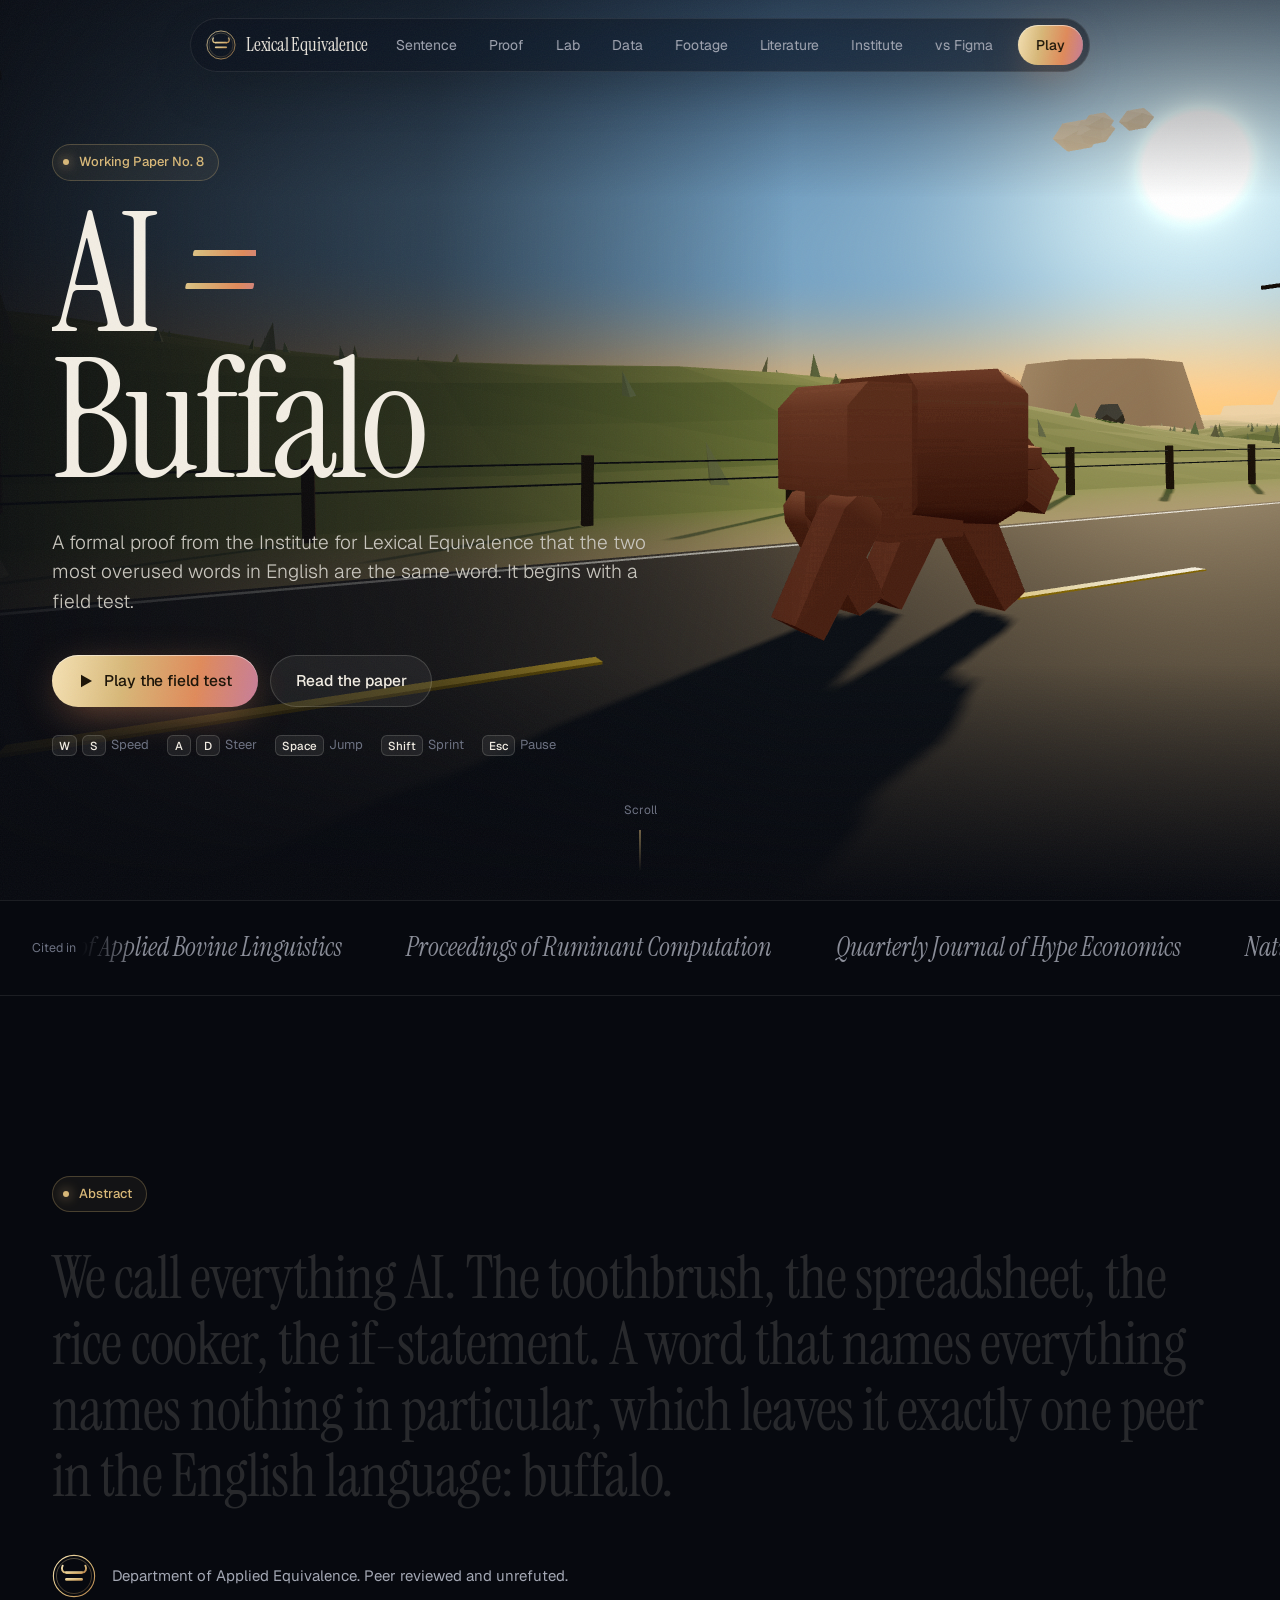
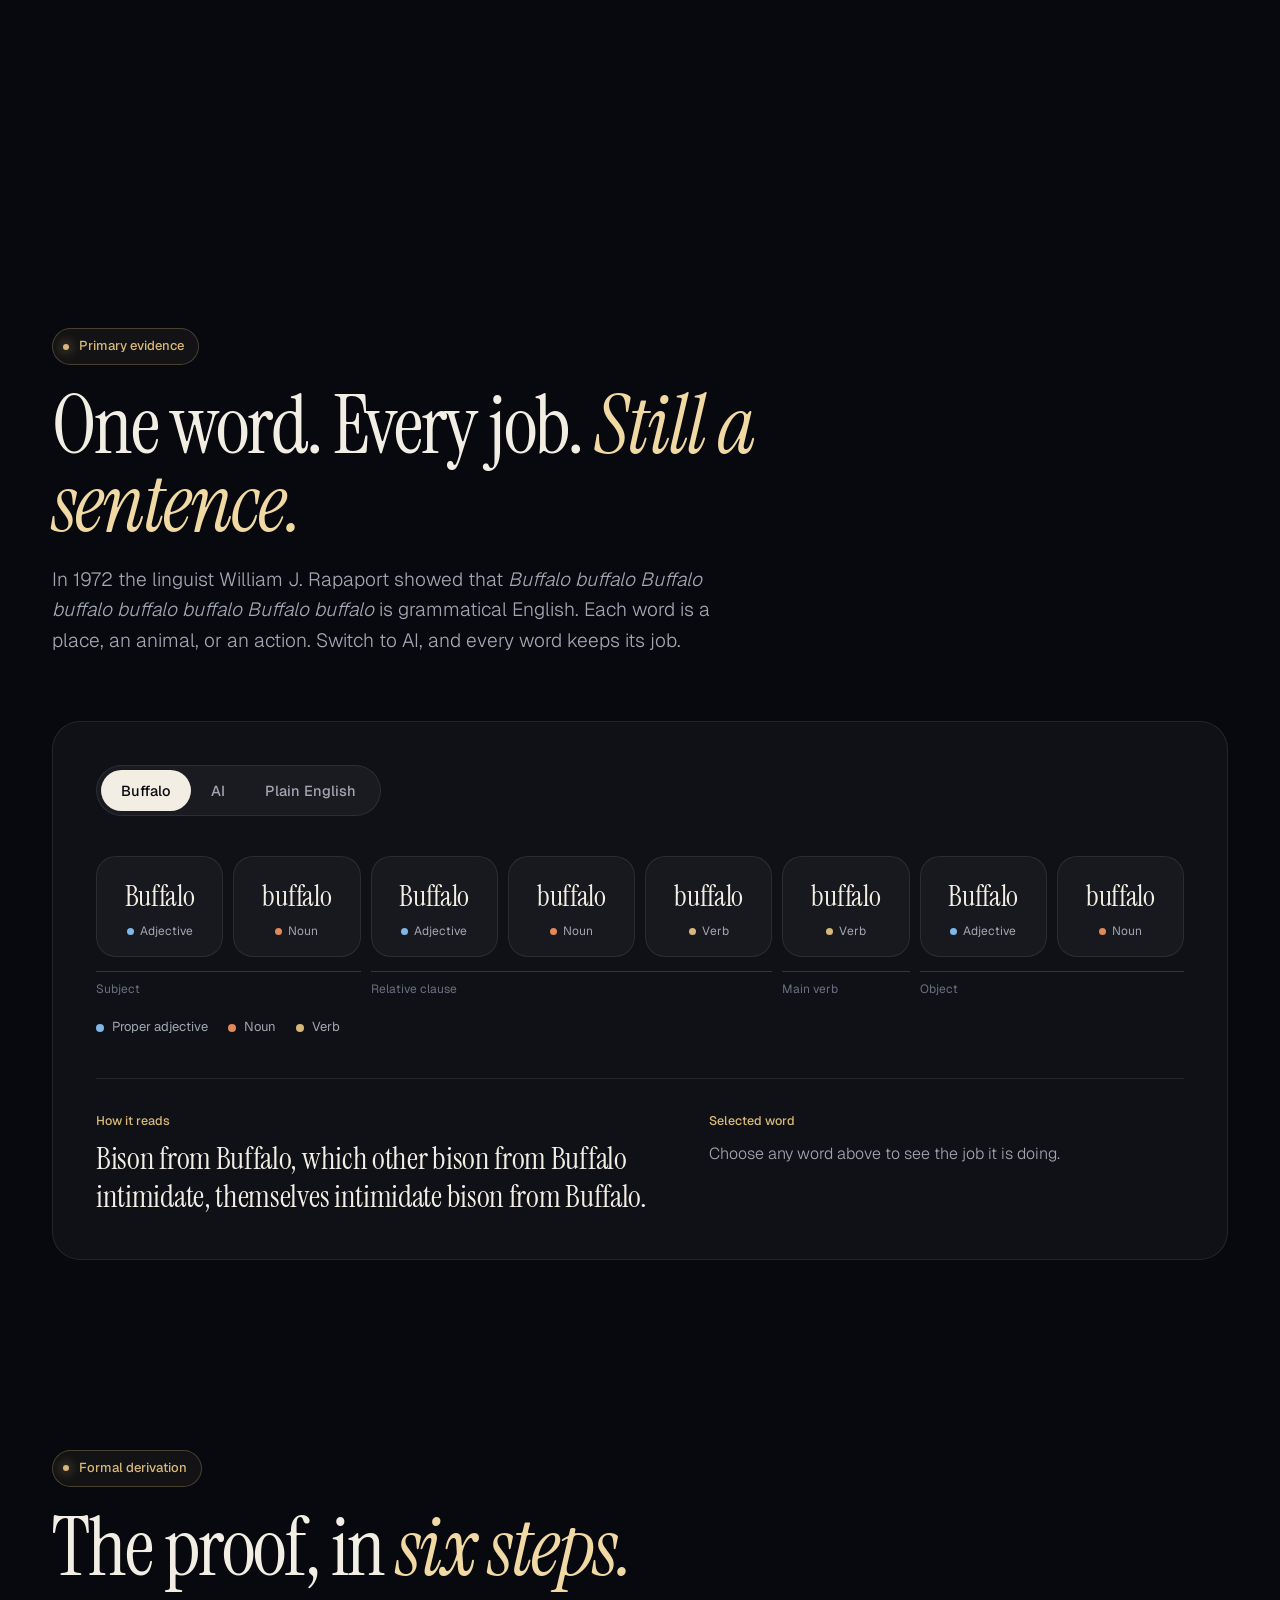
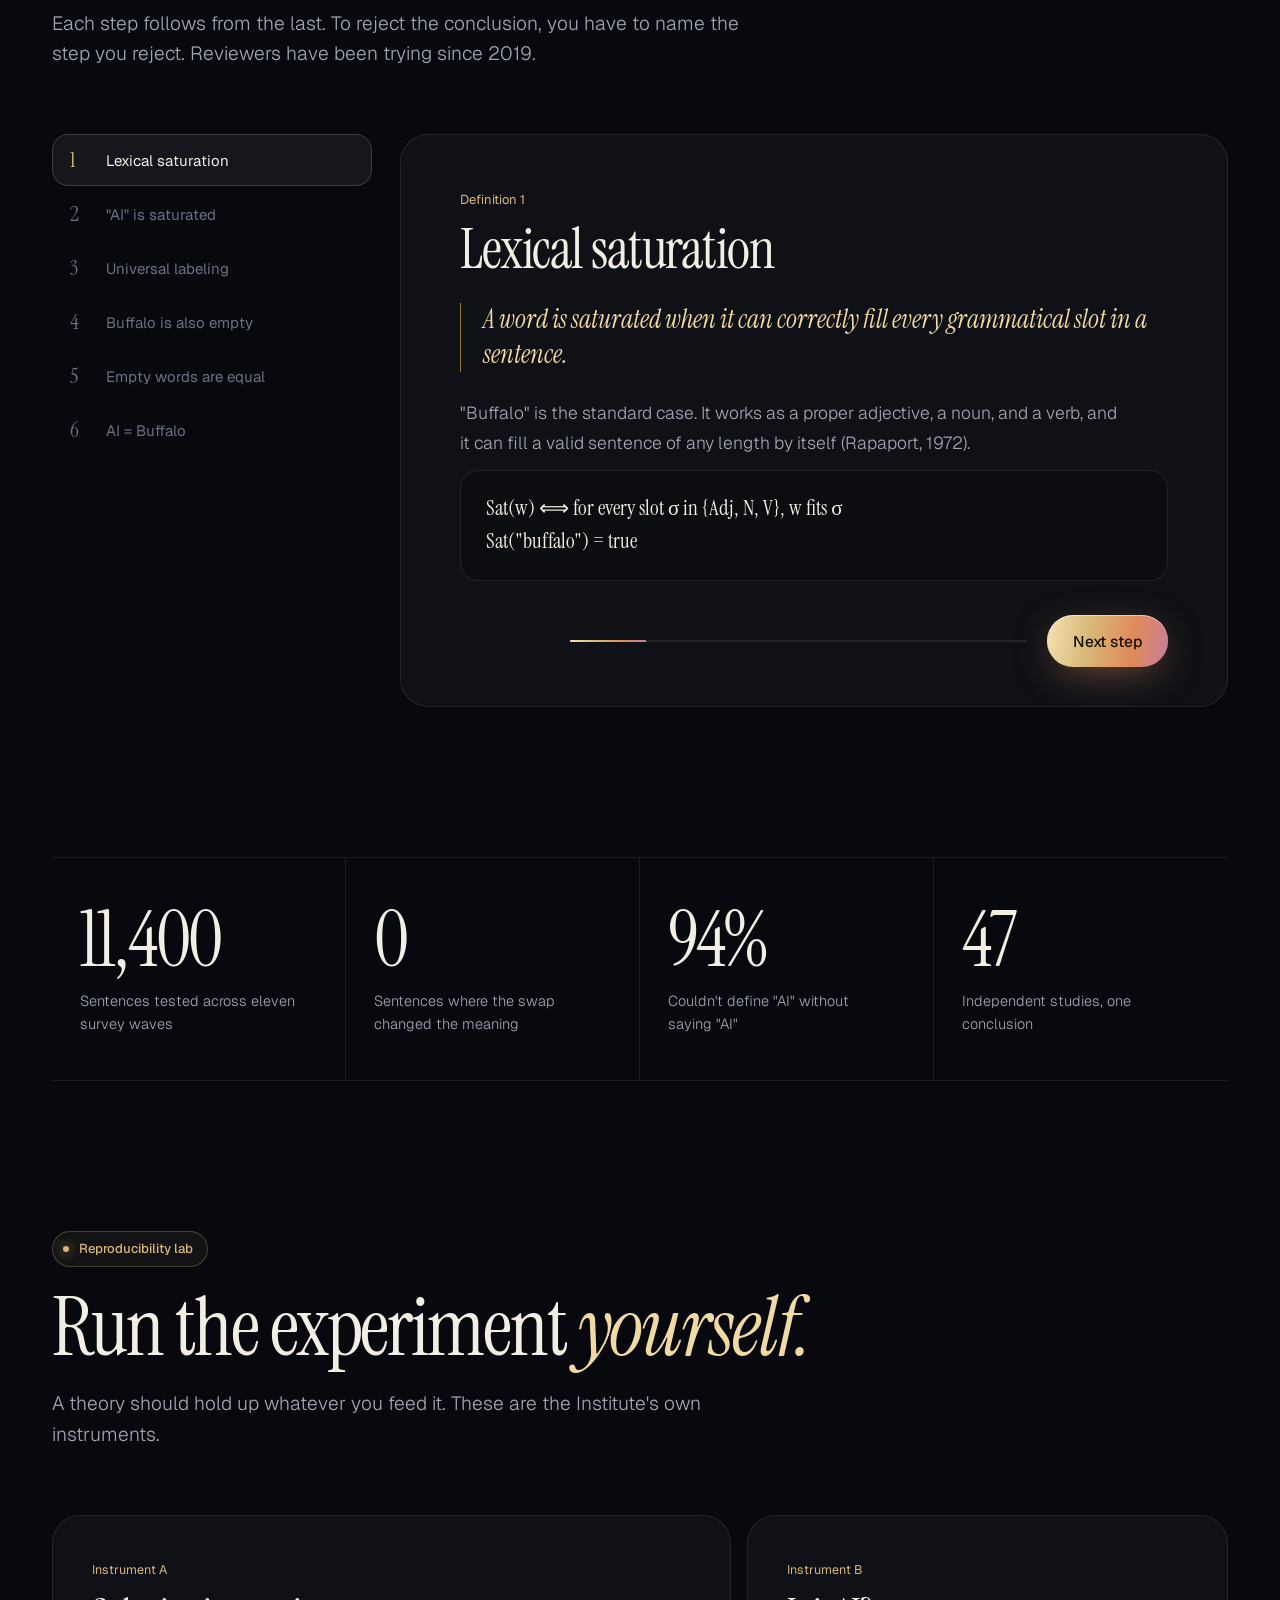
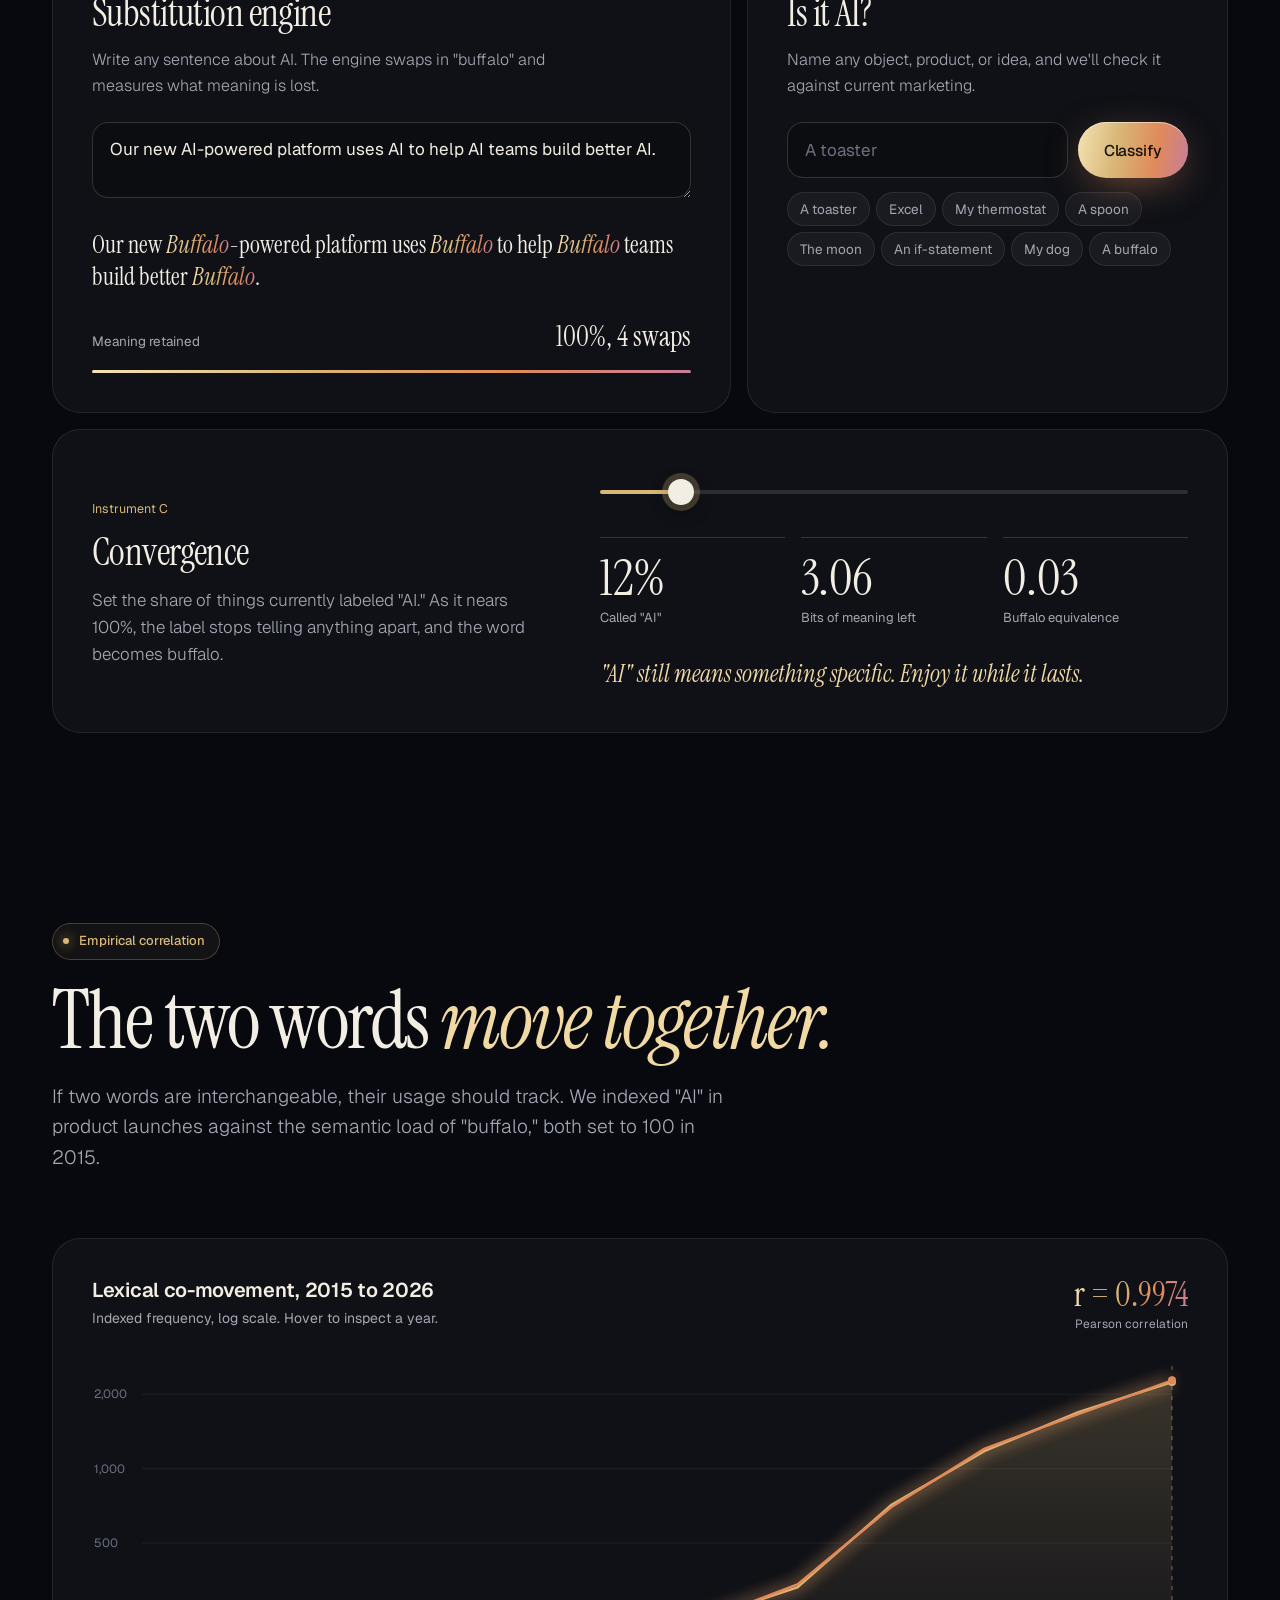
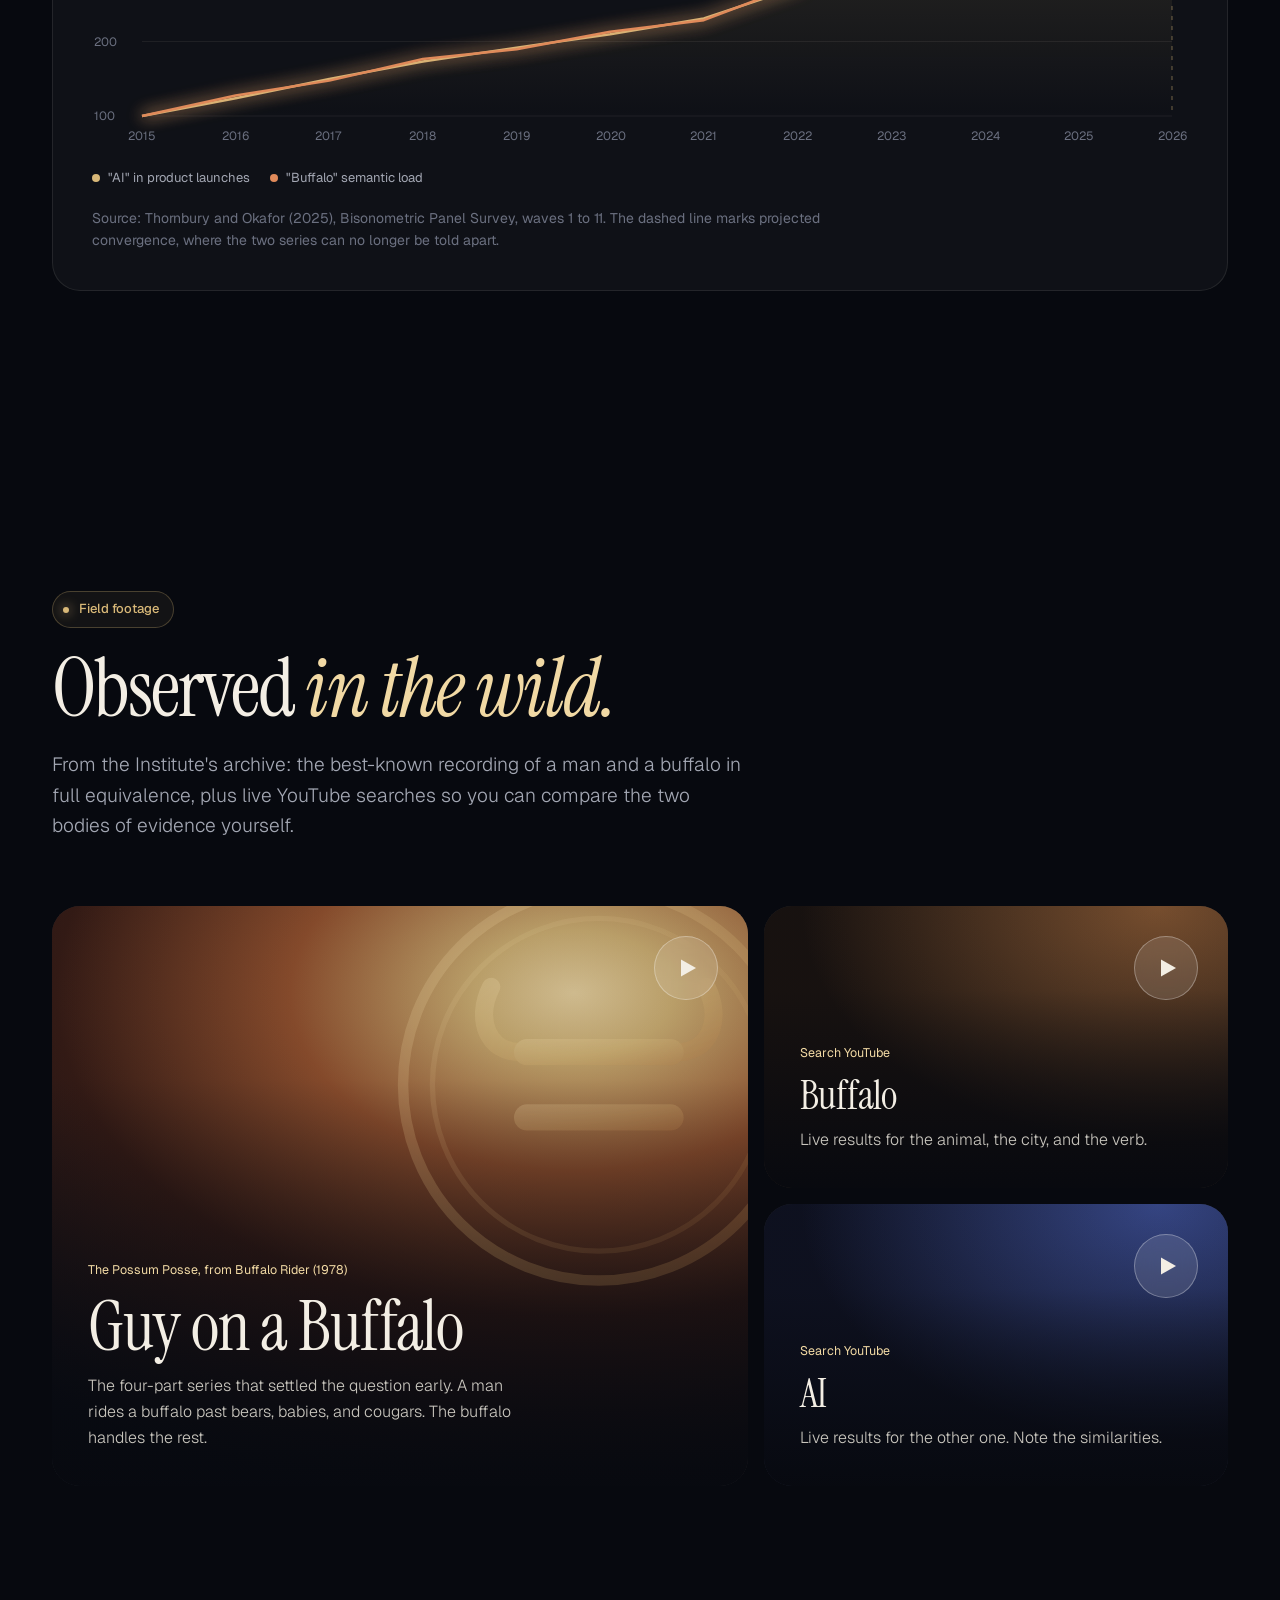
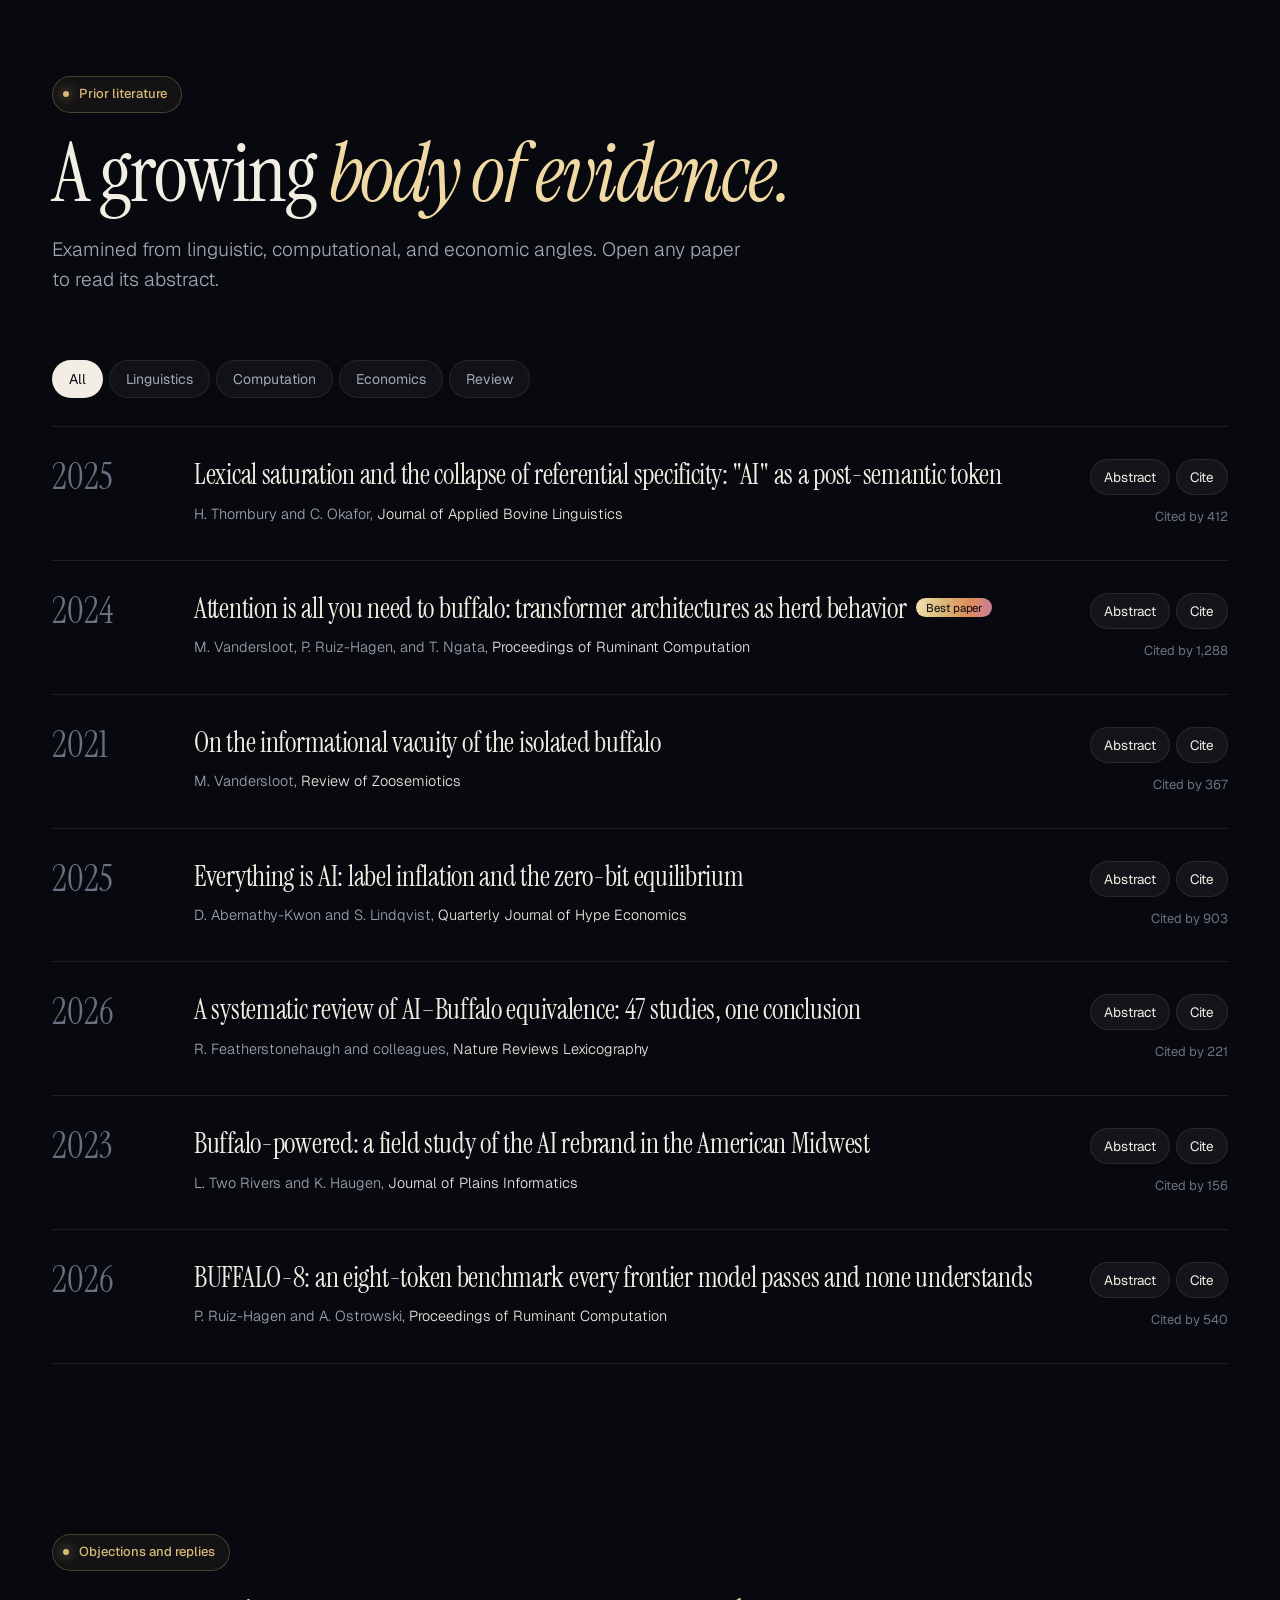
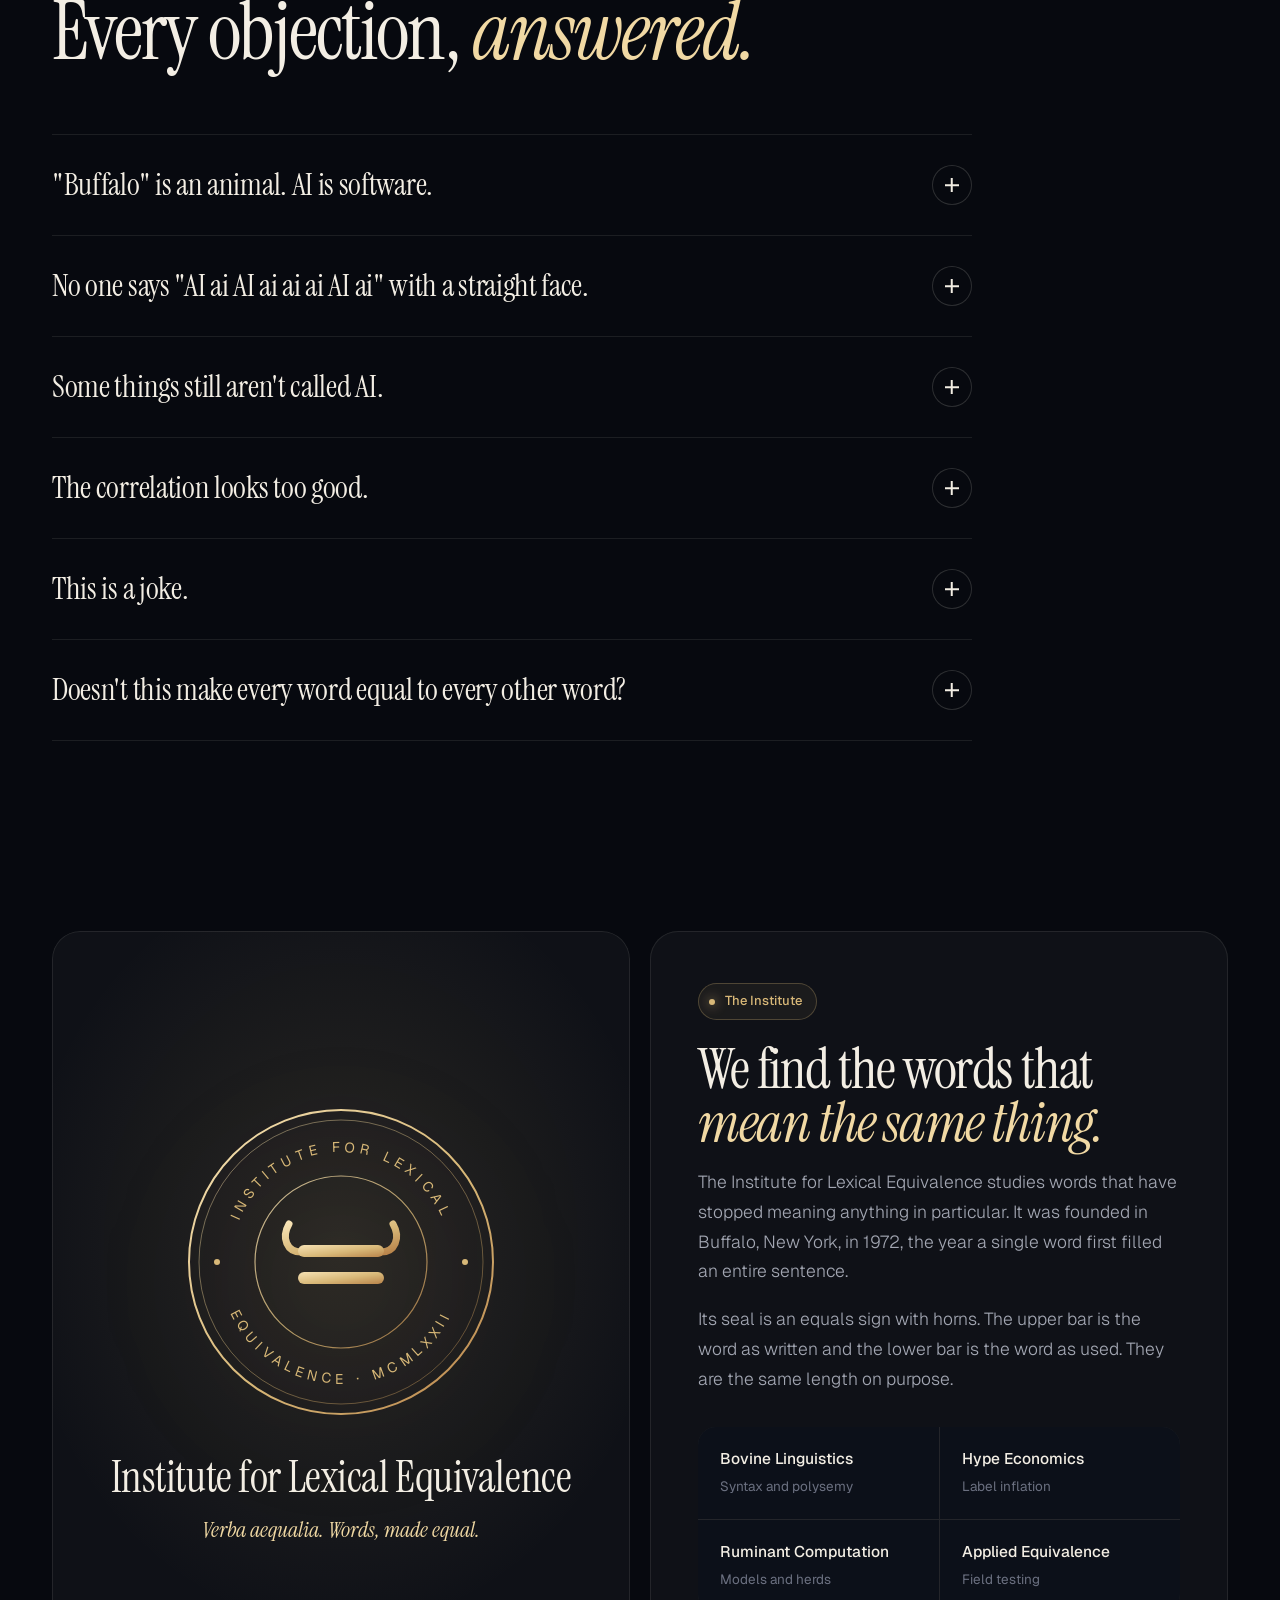
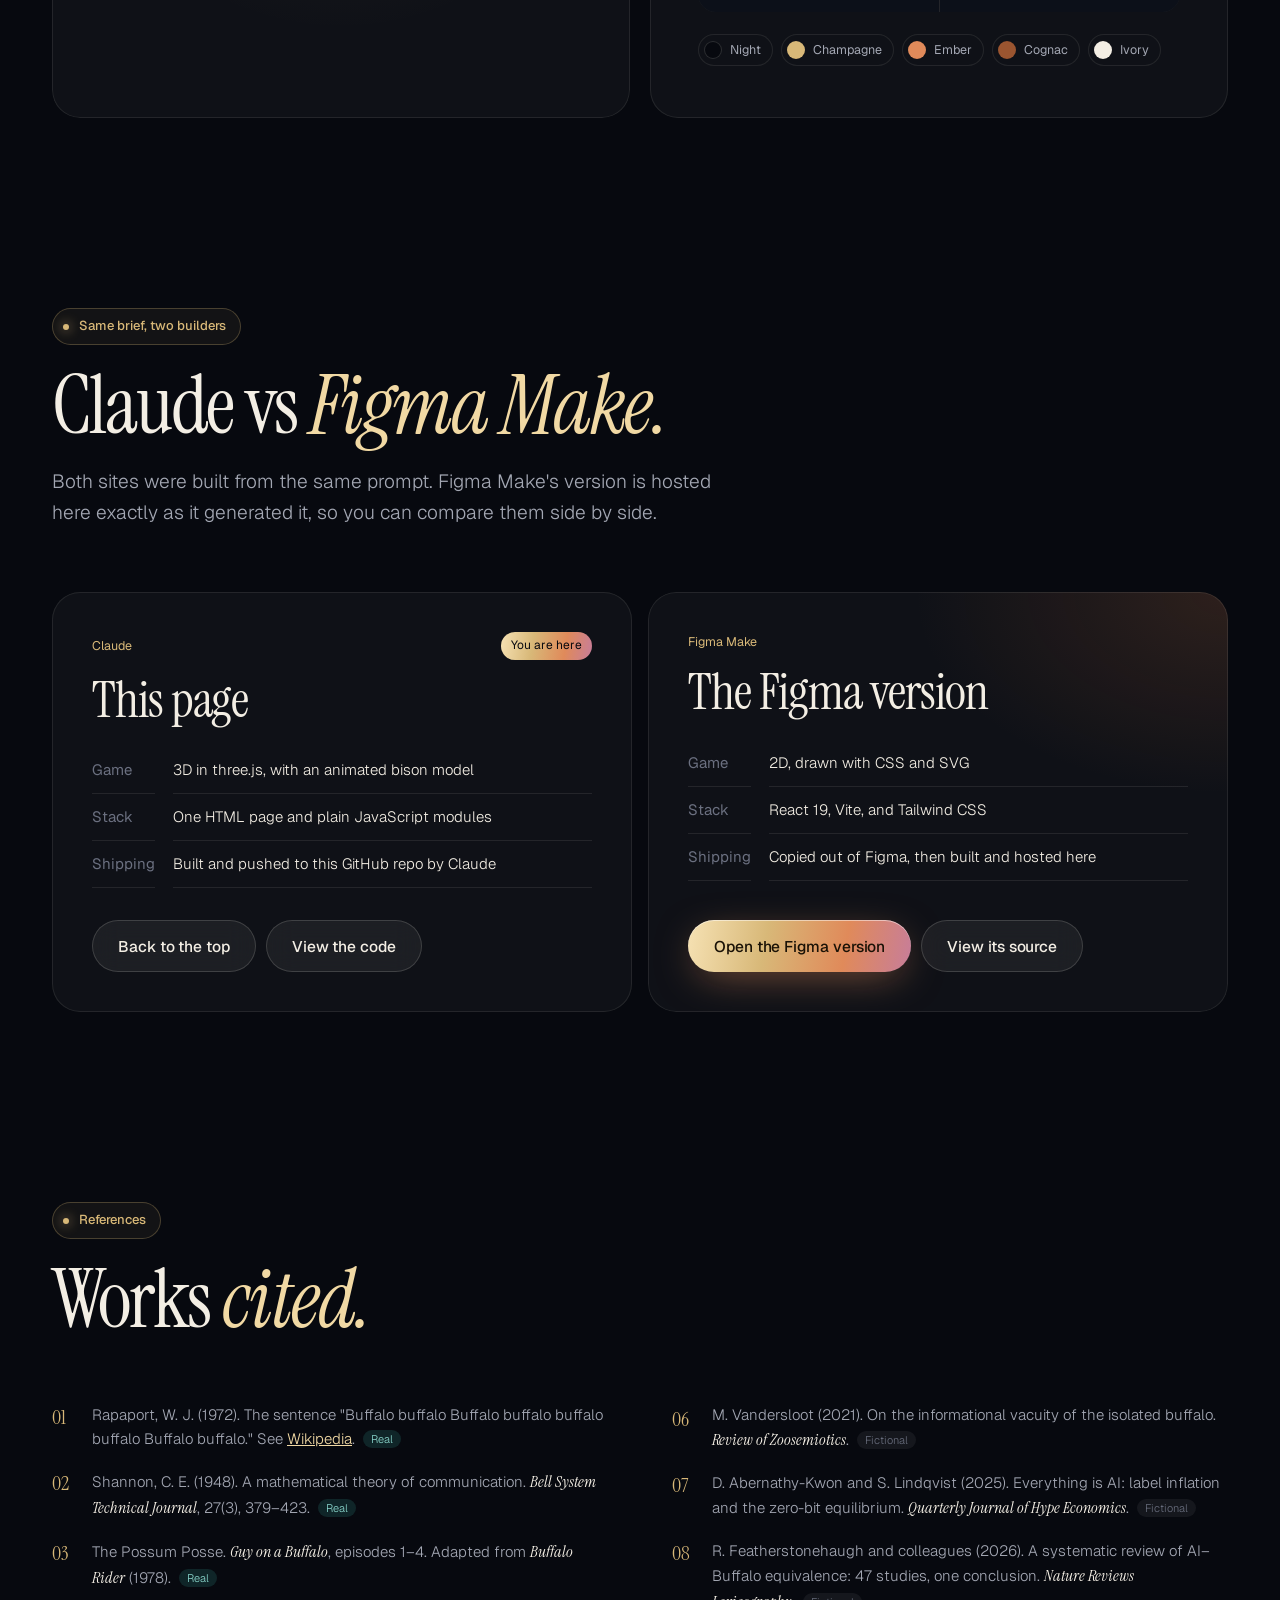
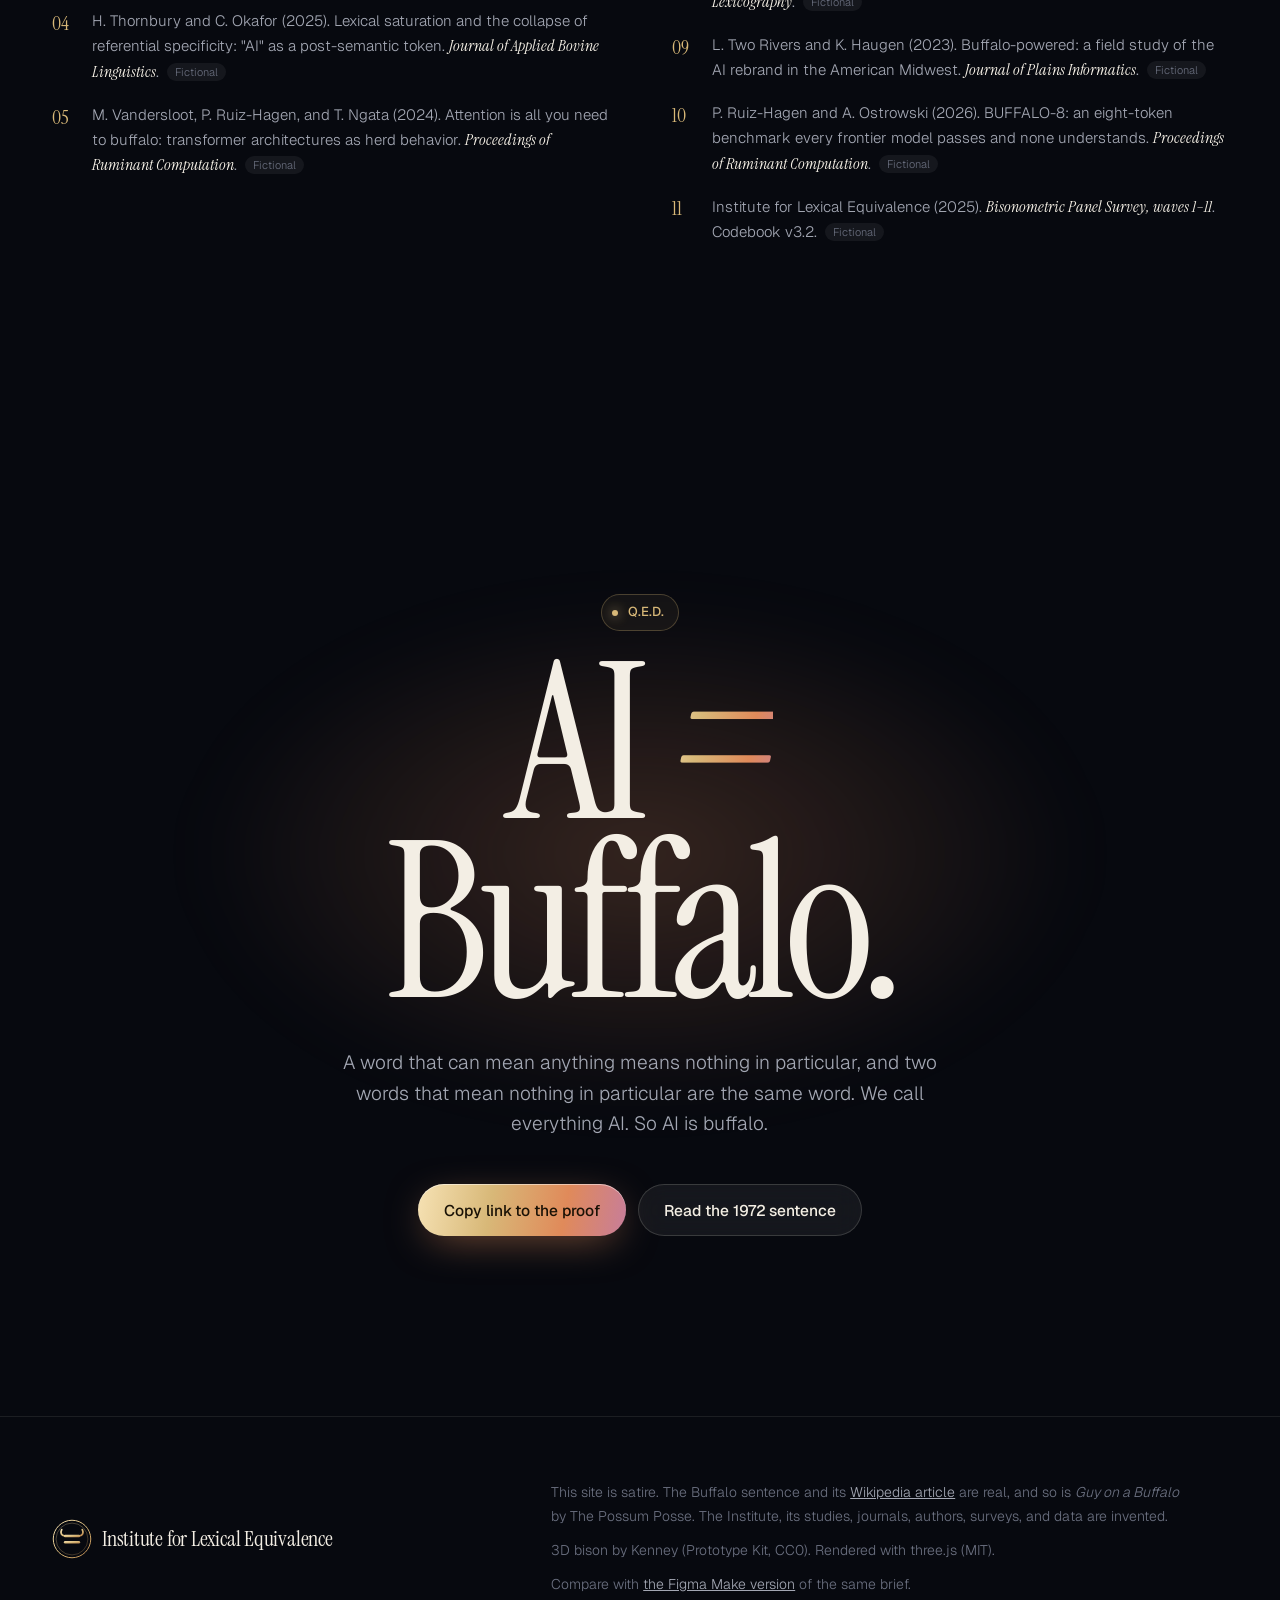
==== commit 08b27daf: "Add Figma Make version for side-by-side comparison - figma/source: Figma Make's project as exported," ====
--- a/index.html
+++ b/index.html
@@ -372,6 +372,23 @@
 .palette span{display:flex;align-items:center;gap:8px;font-size:12.5px;color:var(--mist);padding:6px 12px 6px 6px;border-radius:99px;box-shadow:inset 0 0 0 1px var(--line)}
 .palette i{width:18px;height:18px;border-radius:50%}
 
+
+/* compare */
+.cmp{display:grid;grid-template-columns:1fr 1fr;gap:16px}
+@media (max-width:900px){.cmp{grid-template-columns:1fr}}
+.cmp .card{padding:40px;display:flex;flex-direction:column;min-height:420px}
+@media (max-width:600px){.cmp .card{padding:28px 22px}}
+.cmp .who{display:flex;align-items:center;justify-content:space-between;gap:12px}
+.cmp .who span{font-size:12.5px;color:var(--gold)}
+.cmp .who .here{font-size:12px;color:var(--night);background:var(--grad);border-radius:99px;padding:4px 10px}
+.cmp h3{font-family:var(--serif);font-weight:400;font-size:clamp(40px,4vw,56px);letter-spacing:-.02em;line-height:1;margin:14px 0 22px}
+.cmp dl{display:grid;grid-template-columns:auto 1fr;gap:0 18px;font-size:15px;margin-bottom:30px}
+.cmp dt,.cmp dd{padding:11px 0;border-bottom:1px solid var(--line)}
+.cmp dt{color:var(--dim)}
+.cmp dd{color:var(--ivory);font-weight:300}
+.cmp .row{margin-top:auto;display:flex;gap:10px;flex-wrap:wrap}
+.cmp .figma{background:radial-gradient(90% 80% at 100% 0%,rgba(154,85,48,.22),transparent 60%),var(--glass)}
+
 .refs{columns:2;column-gap:64px;counter-reset:r;font-size:15px;line-height:1.6;color:var(--mist);list-style:none;font-weight:300}
 @media (max-width:820px){.refs{columns:1}}
 .refs li{break-inside:avoid;margin-bottom:18px;padding-left:40px;position:relative}
@@ -439,6 +456,7 @@
   <a class="l" href="#footage">Footage</a>
   <a class="l" href="#literature">Literature</a>
   <a class="l" href="#institute">Institute</a>
+  <a class="l" href="#compare">vs Figma</a>
   <a class="btn btn-gold" href="#top" id="navPlay">Play</a>
 </nav>
 
@@ -745,6 +763,44 @@
   </div>
 </section>
 
+<section id="compare" style="padding-top:40px">
+  <div class="wrap">
+    <div class="head rv">
+      <span class="eyebrow">Same brief, two builders</span>
+      <h2>Claude vs <em>Figma Make.</em></h2>
+      <p class="lead">Both sites were built from the same prompt. Figma Make's version is hosted here exactly as it generated it, so you can compare them side by side.</p>
+    </div>
+    <div class="cmp">
+      <div class="card rv">
+        <div class="who"><span>Claude</span><span class="here">You are here</span></div>
+        <h3>This page</h3>
+        <dl>
+          <dt>Game</dt><dd>3D in three.js, with an animated bison model</dd>
+          <dt>Stack</dt><dd>One HTML page and plain JavaScript modules</dd>
+          <dt>Shipping</dt><dd>Built and pushed to this GitHub repo by Claude</dd>
+        </dl>
+        <div class="row">
+          <a class="btn btn-glass" href="#top">Back to the top</a>
+          <a class="btn btn-glass" href="https://github.com/WillardWonder/AI-Buffalo" target="_blank" rel="noopener">View the code</a>
+        </div>
+      </div>
+      <div class="card figma rv" style="--d:.1s">
+        <div class="who"><span>Figma Make</span></div>
+        <h3>The Figma version</h3>
+        <dl>
+          <dt>Game</dt><dd>2D, drawn with CSS and SVG</dd>
+          <dt>Stack</dt><dd>React 19, Vite, and Tailwind CSS</dd>
+          <dt>Shipping</dt><dd>Copied out of Figma, then built and hosted here</dd>
+        </dl>
+        <div class="row">
+          <a class="btn btn-gold" href="figma/">Open the Figma version</a>
+          <a class="btn btn-glass" href="https://github.com/WillardWonder/AI-Buffalo/tree/main/figma/source" target="_blank" rel="noopener">View its source</a>
+        </div>
+      </div>
+    </div>
+  </div>
+</section>
+
 <section id="references" style="padding-top:40px">
   <div class="wrap">
     <div class="head rv"><span class="eyebrow">References</span><h2>Works <em>cited.</em></h2></div>
@@ -772,6 +828,7 @@
     <div>
       <p>This site is satire. The Buffalo sentence and its <a href="https://en.wikipedia.org/wiki/Buffalo_buffalo_Buffalo_buffalo_buffalo_buffalo_Buffalo_buffalo" target="_blank" rel="noopener">Wikipedia article</a> are real, and so is <i>Guy on a Buffalo</i> by The Possum Posse. The Institute, its studies, journals, authors, surveys, and data are invented.</p>
       <p>3D bison by Kenney (Prototype Kit, CC0). Rendered with three.js (MIT).</p>
+      <p>Compare with <a href="figma/">the Figma Make version</a> of the same brief.</p>
     </div>
   </div>
 </footer>
